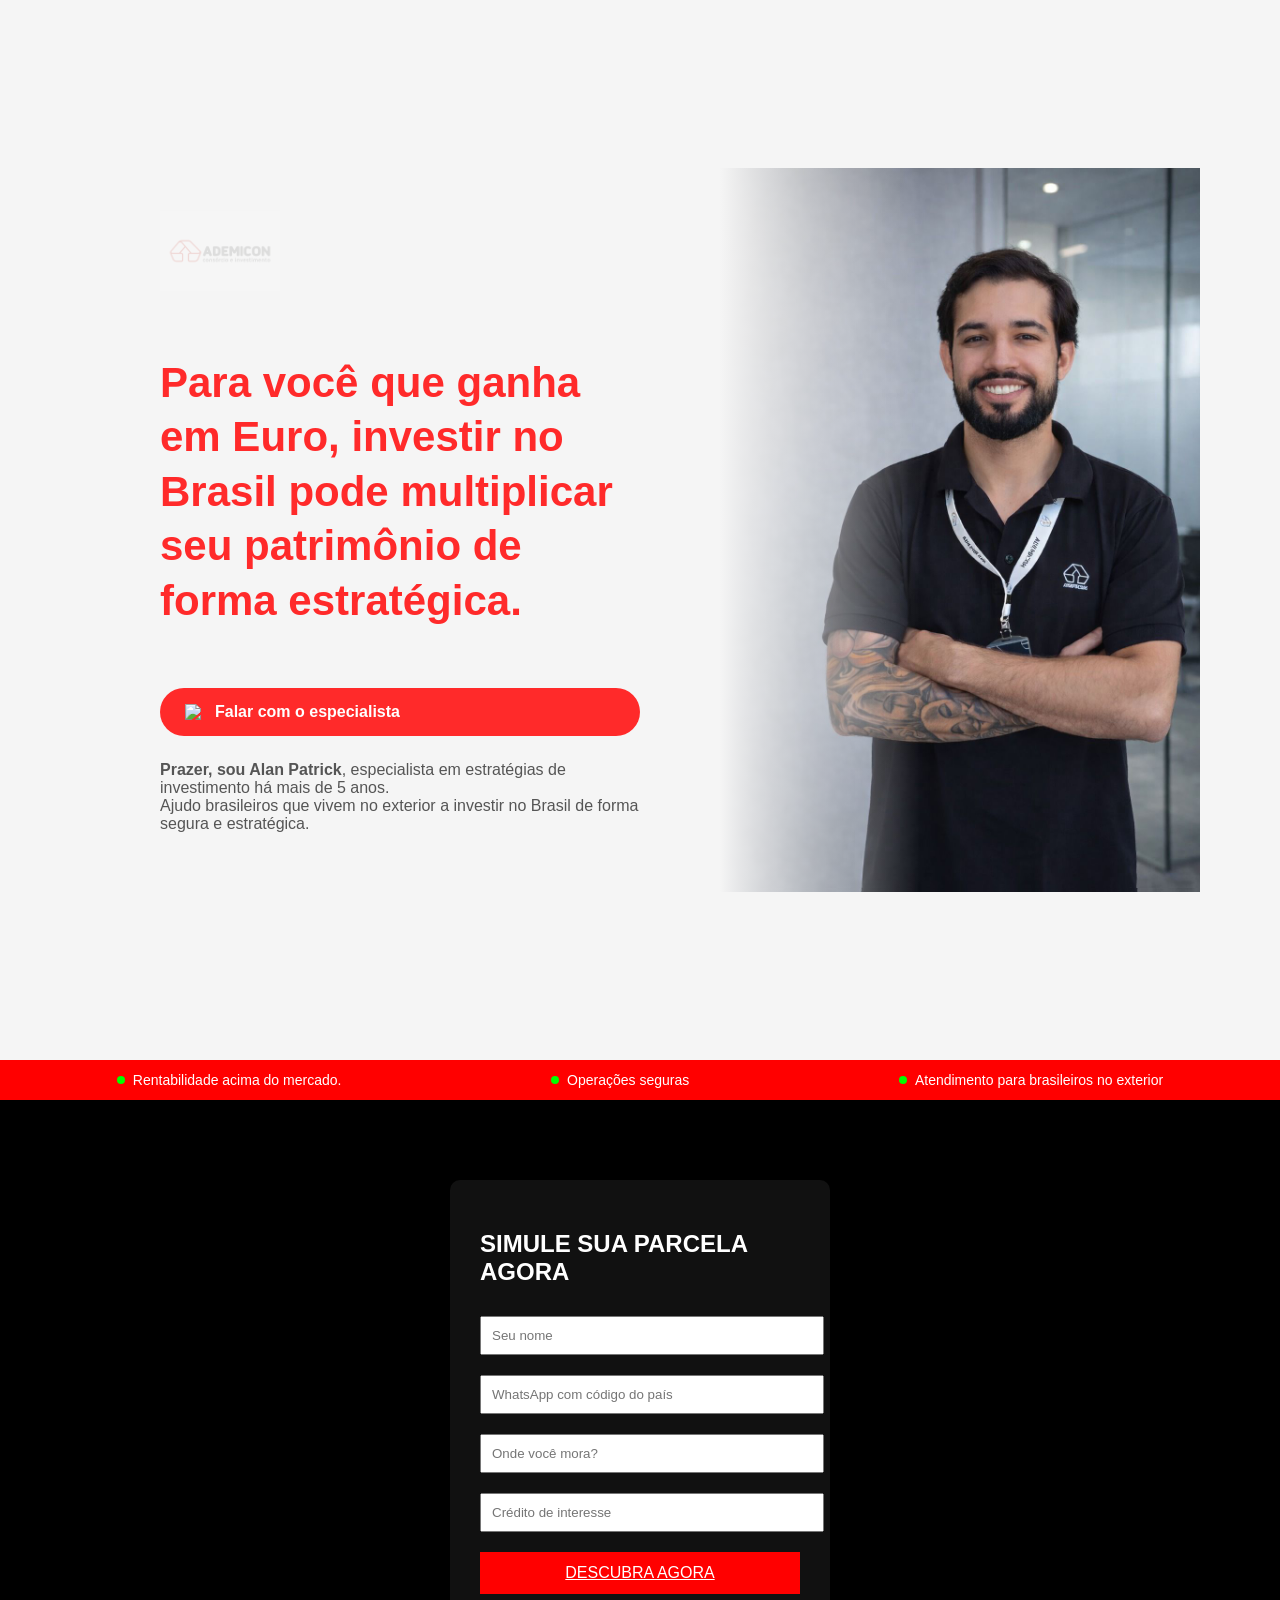
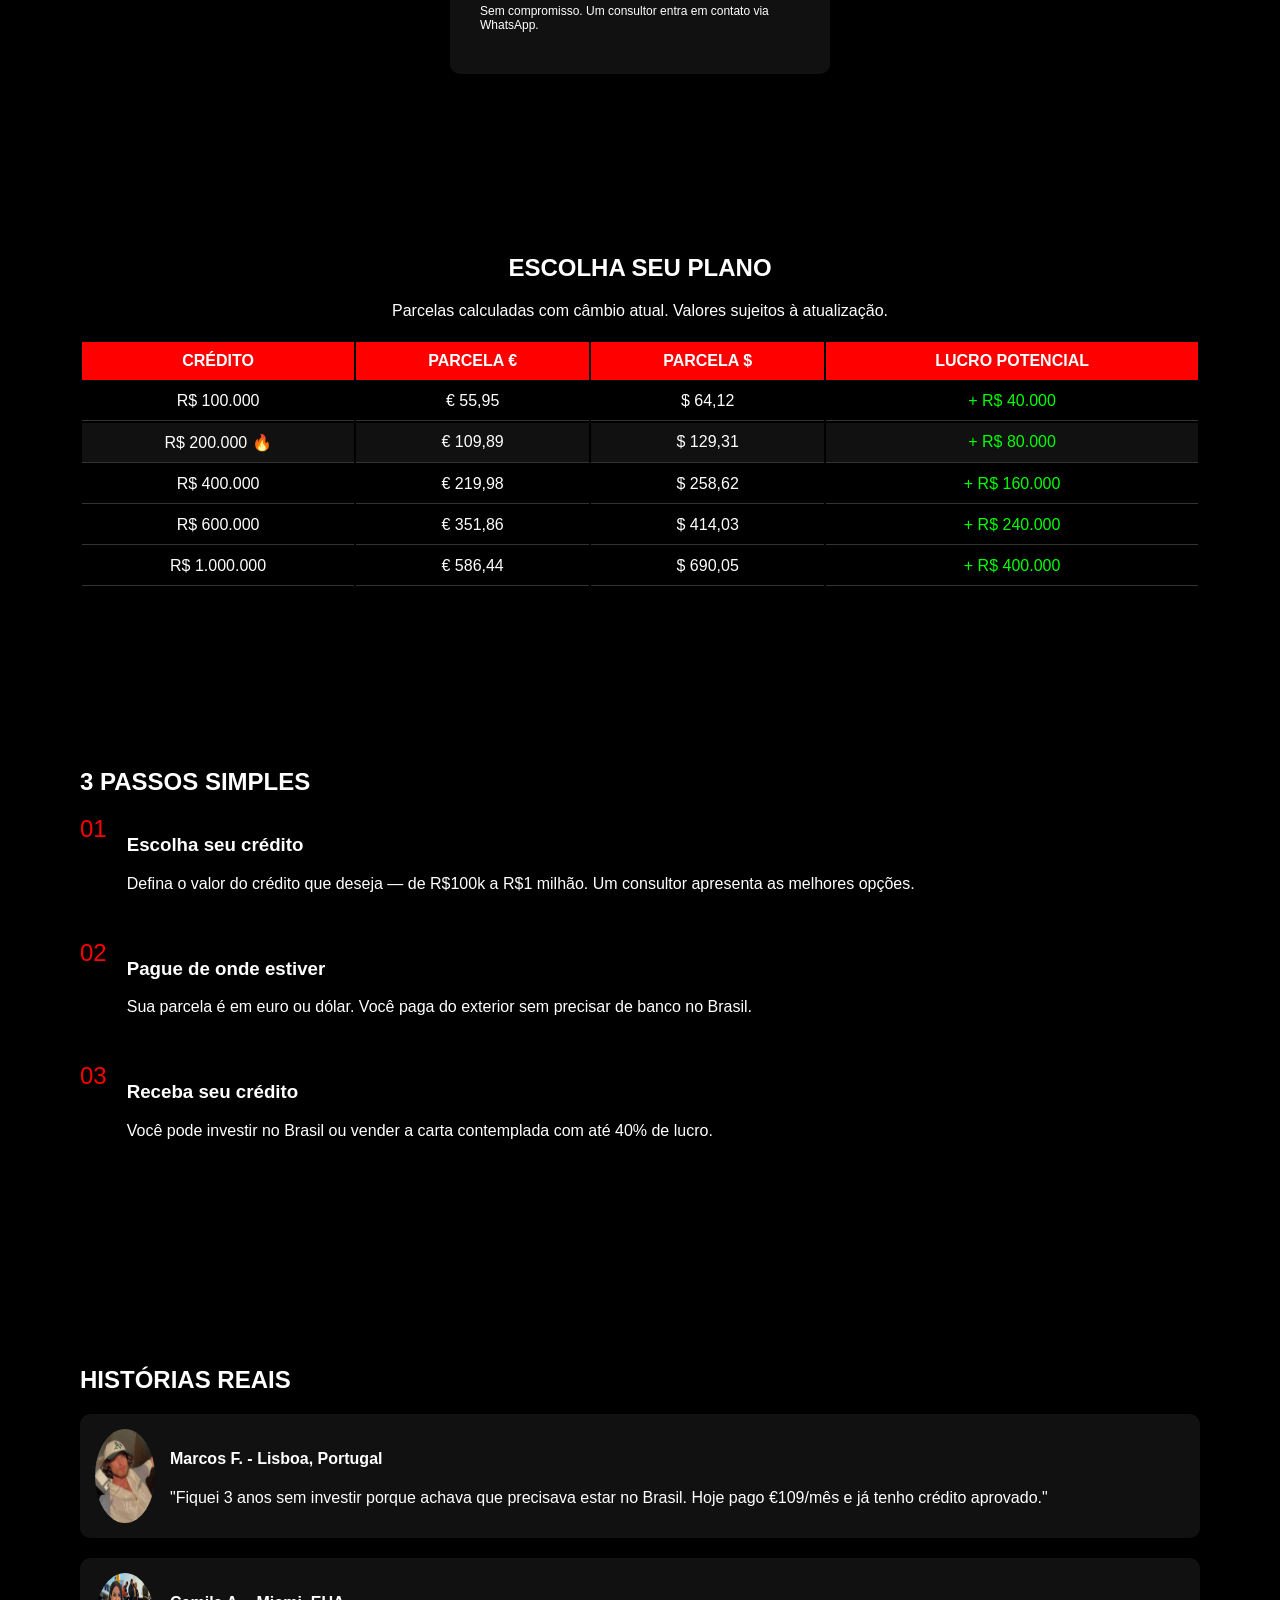
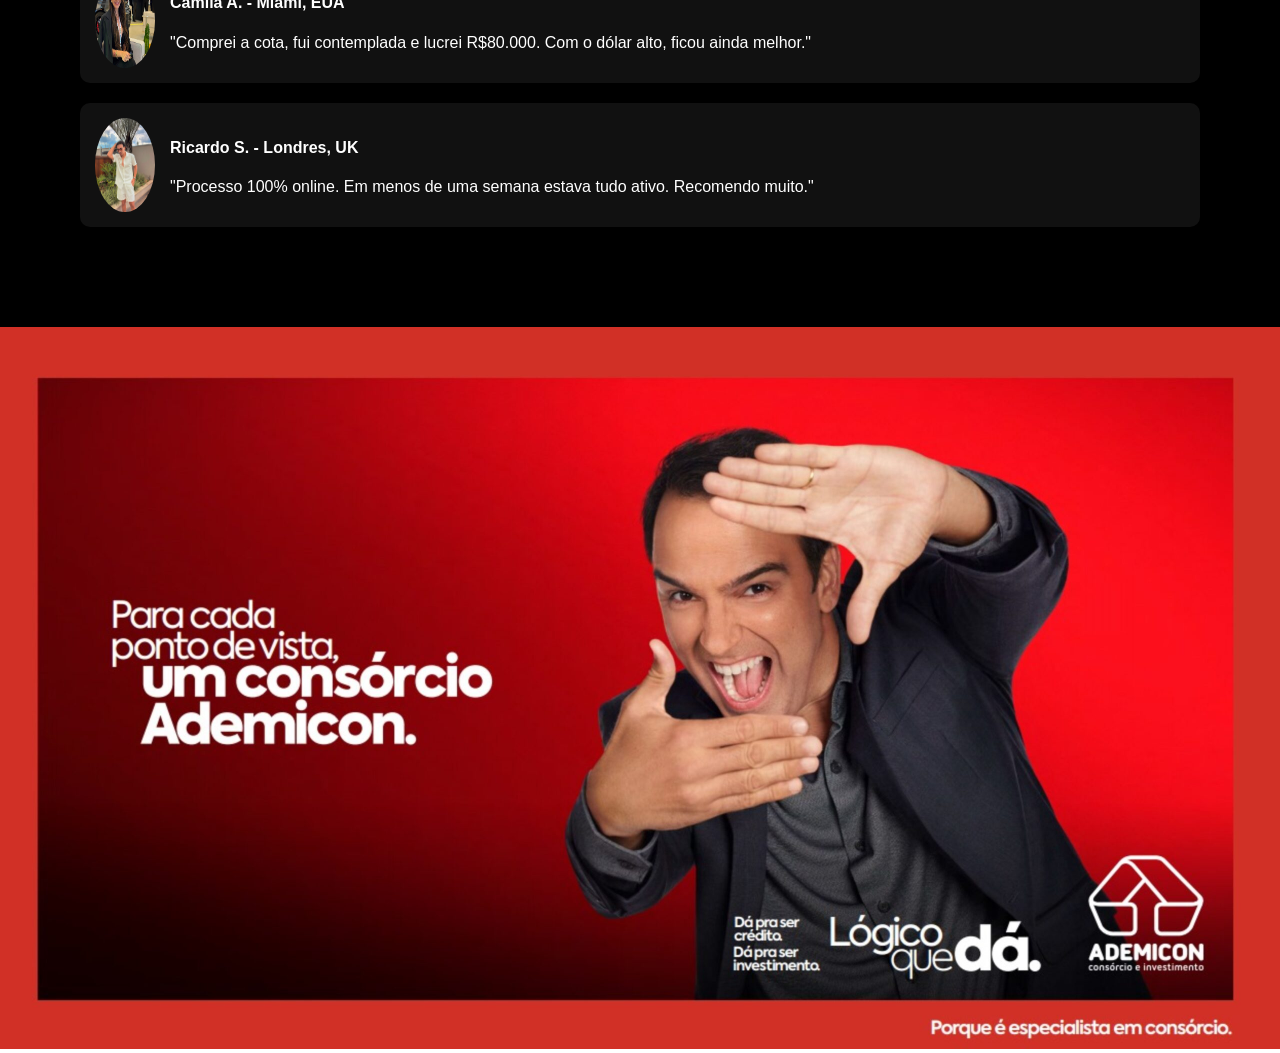
==== index.html @ 217acbbd "Add files via upload" ====
<!DOCTYPE html>
<html lang="pt-br">
<head>
<meta charset="UTF-8">
<meta name="viewport" content="width=device-width, initial-scale=1.0">
<title>Investimento no Brasil</title>
<link rel="stylesheet" href="style.css">
</head>

<body>

<!-- HERO -->
<section class="hero">

<div class="hero-left">

<img src="img/logo-unidade-vertical.jpg" class="logo">

<h1>
Para você que ganha em Euro, investir no Brasil pode multiplicar seu patrimônio de forma estratégica.
</h1>

<a href="#" class="btn-whatsapp">
<img src="https://cdn-icons-png.flaticon.com/512/733/733585.png">
Falar com o especialista
</a>

<p class="apresentacao">
<strong>Prazer, sou Alan Patrick</strong>, especialista em estratégias de investimento há mais de 5 anos.<br>
Ajudo brasileiros que vivem no exterior a investir no Brasil de forma segura e estratégica.
</p>

</div>

<div class="hero-right">
<img src="img/perfil.png">
</div>

</section>

<!-- BARRA VERMELHA -->
<section class="barra-beneficios">

    <div class="item">
        <span class="bolinha"></span>
        Rentabilidade acima do mercado.
    </div>

    <div class="item">
        <span class="bolinha"></span>
        Operações seguras
    </div>

    <div class="item">
        <span class="bolinha"></span>
        Atendimento para brasileiros no exterior
    </div>

</section>

<!-- FORM -->
<section class="form-section">
    <div class="form-box">
        <h2>SIMULE SUA PARCELA AGORA</h2>

        <input placeholder="Seu nome">
        <input placeholder="WhatsApp com código do país">
        <input placeholder="Onde você mora?">
        <input placeholder="Crédito de interesse">

        <a href="#" class="btn-form">DESCUBRA AGORA</a>
        <p class="obs">Sem compromisso. Um consultor entra em contato via WhatsApp.</p>
    </div>
</section>

<!-- TABELA -->
<section class="tabela">
    <h2>ESCOLHA SEU PLANO</h2>
    <p class="sub">Parcelas calculadas com câmbio atual. Valores sujeitos à atualização.</p>

    <table>
        <tr>
            <th>CRÉDITO</th>
            <th>PARCELA €</th>
            <th>PARCELA $</th>
            <th>LUCRO POTENCIAL</th>
        </tr>

        <tr>
            <td>R$ 100.000</td>
            <td>€ 55,95</td>
            <td>$ 64,12</td>
            <td class="lucro">+ R$ 40.000</td>
        </tr>

        <tr class="destaque">
            <td>R$ 200.000 🔥</td>
            <td>€ 109,89</td>
            <td>$ 129,31</td>
            <td class="lucro">+ R$ 80.000</td>
        </tr>

        <tr>
            <td>R$ 400.000</td>
            <td>€ 219,98</td>
            <td>$ 258,62</td>
            <td class="lucro">+ R$ 160.000</td>
        </tr>

        <tr>
            <td>R$ 600.000</td>
            <td>€ 351,86</td>
            <td>$ 414,03</td>
            <td class="lucro">+ R$ 240.000</td>
        </tr>

        <tr>
            <td>R$ 1.000.000</td>
            <td>€ 586,44</td>
            <td>$ 690,05</td>
            <td class="lucro">+ R$ 400.000</td>
        </tr>
    </table>
</section>

<!-- PASSOS -->
<section class="passos">
    <h2>3 PASSOS SIMPLES</h2>

    <div class="passo">
        <span>01</span>
        <div>
            <h3>Escolha seu crédito</h3>
            <p>Defina o valor do crédito que deseja — de R$100k a R$1 milhão. Um consultor apresenta as melhores opções.</p>
        </div>
    </div>

    <div class="passo">
        <span>02</span>
        <div>
            <h3>Pague de onde estiver</h3>
            <p>Sua parcela é em euro ou dólar. Você paga do exterior sem precisar de banco no Brasil.</p>
        </div>
    </div>

    <div class="passo">
        <span>03</span>
        <div>
            <h3>Receba seu crédito</h3>
            <p>Você pode investir no Brasil ou vender a carta contemplada com até 40% de lucro.</p>
        </div>
    </div>
</section>

<!-- DEPOIMENTOS -->
<section class="depoimentos">
    <h2>HISTÓRIAS REAIS</h2>

    <div class="card">
        <img src="img/cliente1.jpg">
        <div>
            <h4>Marcos F. - Lisboa, Portugal</h4>
            <p>"Fiquei 3 anos sem investir porque achava que precisava estar no Brasil. Hoje pago €109/mês e já tenho crédito aprovado."</p>
        </div>
    </div>

    <div class="card">
        <img src="img/cliente2.jpg">
        <div>
            <h4>Camila A. - Miami, EUA</h4>
            <p>"Comprei a cota, fui contemplada e lucrei R$80.000. Com o dólar alto, ficou ainda melhor."</p>
        </div>
    </div>

    <div class="card">
        <img src="img/cliente3.jpg">
        <div>
            <h4>Ricardo S. - Londres, UK</h4>
            <p>"Processo 100% online. Em menos de uma semana estava tudo ativo. Recomendo muito."</p>
        </div>
    </div>
</section>

<!-- BANNER FINAL -->
<section class="banner">
    <img src="img/banner.jpg">
</section>

</body>
</html>
---- style.css ----
body {
    margin: 0;
    font-family: Arial;
}

/* HERO */
.hero {
    display: flex;
    height: 100vh;
}

.hero-left {
    width: 50%;
    background: #f5f5f5;
    padding: 80px;
    display: flex;
    flex-direction: column;
    justify-content: center;
}

.hero-right {
    width: 50%;
    background: url("img/perfil.png") no-repeat center;
    background-size: cover;
}

.logo {
    width: 120px;
    margin-bottom: 20px;
}

.btn {
    background: red;
    color: white;
    padding: 15px 25px;
    border-radius: 30px;
    text-decoration: none;
    display: inline-block;
    margin-top: 20px;
}

.apresentacao {
    margin-top: 20px;
    color: #555;
}

/* BARRA */
.barra-beneficios {
    background: red;
    color: white;
    display: flex;
    justify-content: space-around;
    padding: 12px;
    font-size: 14px;
}

.item {
    display: flex;
    align-items: center;
    gap: 8px;
}

.bolinha {
    width: 8px;
    height: 8px;
    background: lime;
    border-radius: 50%;
}

/* FORM */
.form-section {
    background: black;
    padding: 80px;
    display: flex;
    justify-content: center;
}

.form-box {
    background: #111;
    padding: 30px;
    border-radius: 10px;
    width: 320px;
    color: white;
}

.form-box input {
    width: 100%;
    margin: 10px 0;
    padding: 10px;
}

.btn-form {
    display: block;
    background: red;
    color: white;
    padding: 12px;
    text-align: center;
    margin-top: 10px;
}

.obs {
    font-size: 12px;
    margin-top: 10px;
}

/* TABELA */
.tabela {
    padding: 80px;
    background: black;
    color: white;
    text-align: center;
}

.tabela table {
    width: 100%;
    margin-top: 20px;
}

.tabela th {
    background: red;
    padding: 10px;
}

.tabela td {
    padding: 10px;
    border-bottom: 1px solid #333;
}

.destaque {
    background: #111;
}

.lucro {
    color: lime;
}

/* PASSOS */
.passos {
    padding: 80px;
    background: black;
    color: white;
}

.passo {
    display: flex;
    gap: 20px;
    margin-bottom: 30px;
}

.passo span {
    color: red;
    font-size: 24px;
}

/* DEPOIMENTOS */
.depoimentos {
    padding: 80px;
    background: black;
    color: white;
}

.card {
    display: flex;
    gap: 15px;
    margin-bottom: 20px;
    background: #111;
    padding: 15px;
    border-radius: 10px;
}

.card img {
    width: 60px;
    border-radius: 50%;
}

/* BANNER */
.banner img {
    width: 100%;
}
/* HERO NOVO */
.hero{
display:flex;
align-items:center;
justify-content:space-between;
padding:80px;
background:#f5f5f5;
}

.hero-left{
width:50%;
}

.logo{
width:120px;
opacity:0.15;
margin-bottom:30px;
}

.hero h1{
color:#ff2a2a;
font-size:42px;
line-height:1.3;
max-width:550px;
}

.btn-whatsapp{
display:inline-flex;
align-items:center;
gap:10px;
margin-top:25px;
background:#ff2a2a;
color:white;
padding:15px 25px;
border-radius:30px;
text-decoration:none;
font-weight:bold;
}

.btn-whatsapp img{
width:20px;
}

.apresentacao{
margin-top:25px;
color:#555;
max-width:500px;
}

.hero-right{
width:50%;
position:relative;
}

.hero-right img{
width:100%;
}

.hero-right::before{
content:"";
position:absolute;
left:0;
top:0;
width:200px;
height:100%;
background:linear-gradient(to right, #f5f5f5, transparent);
}
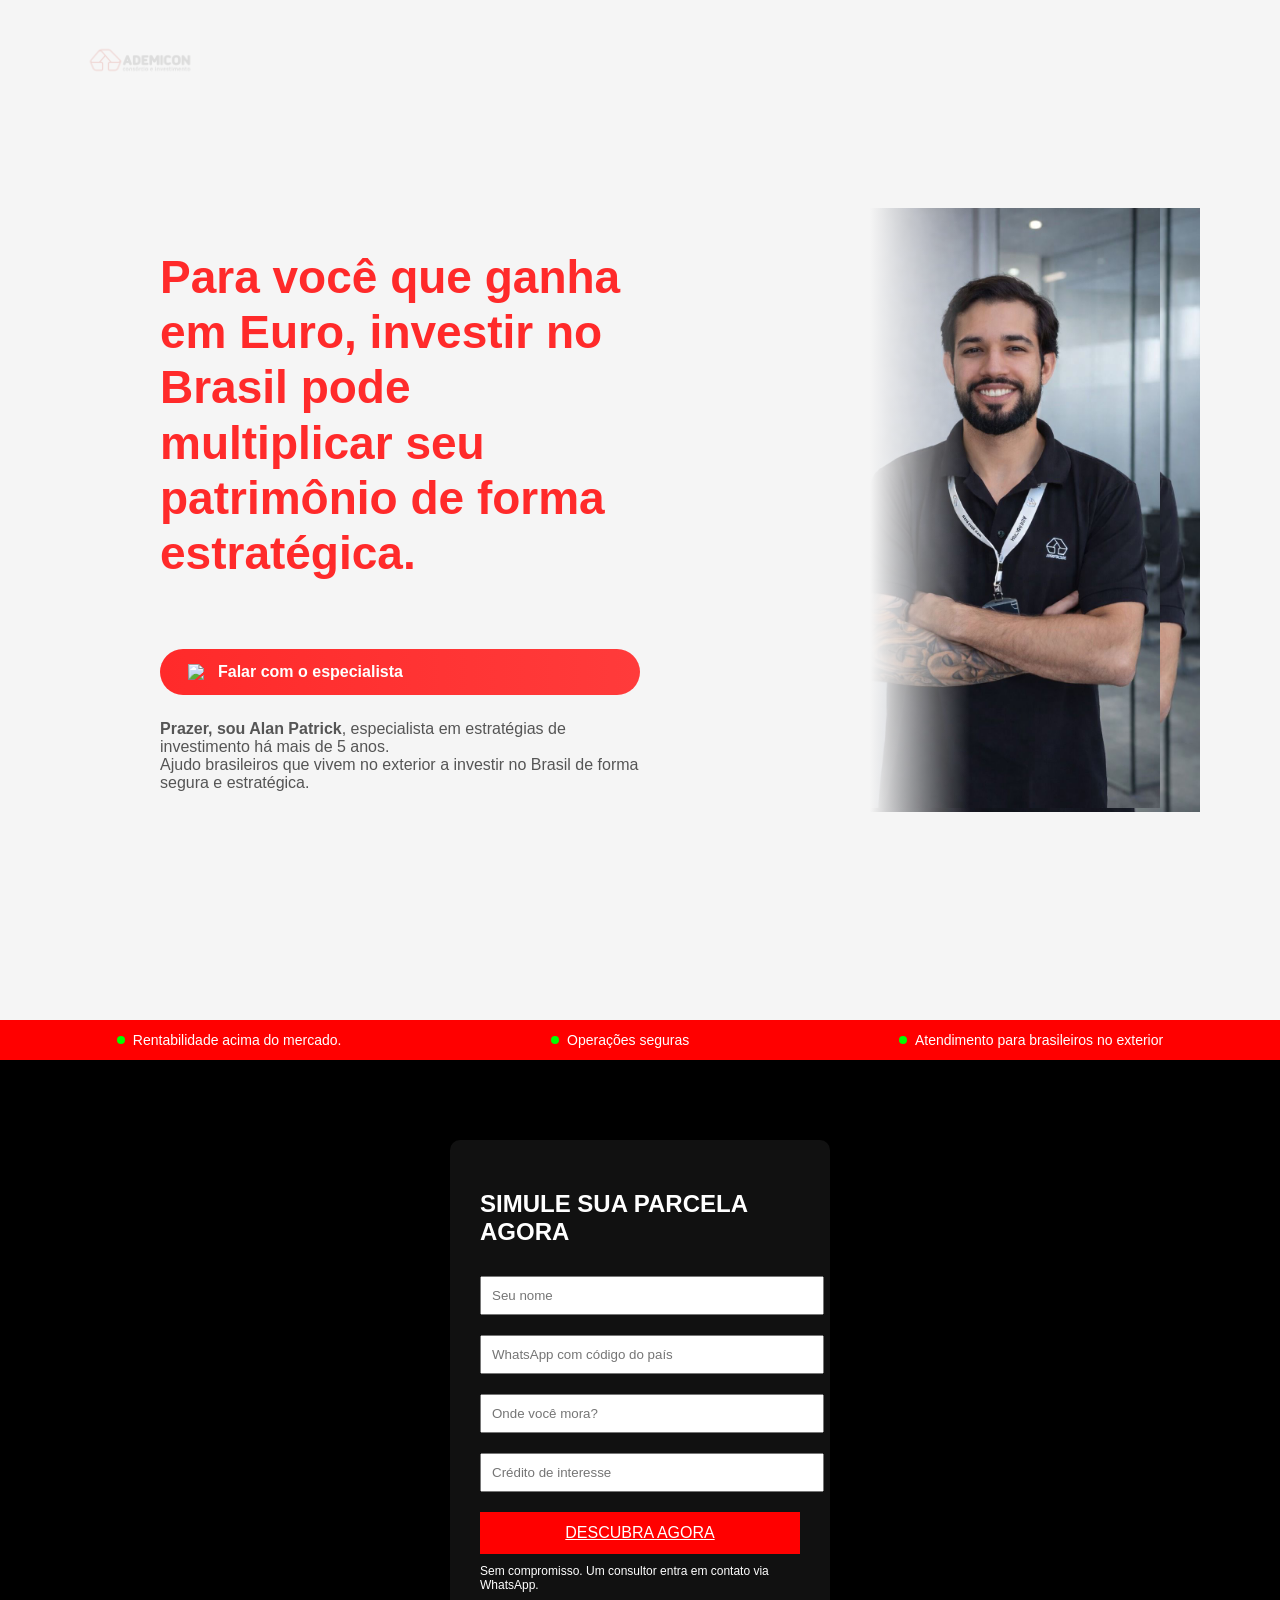
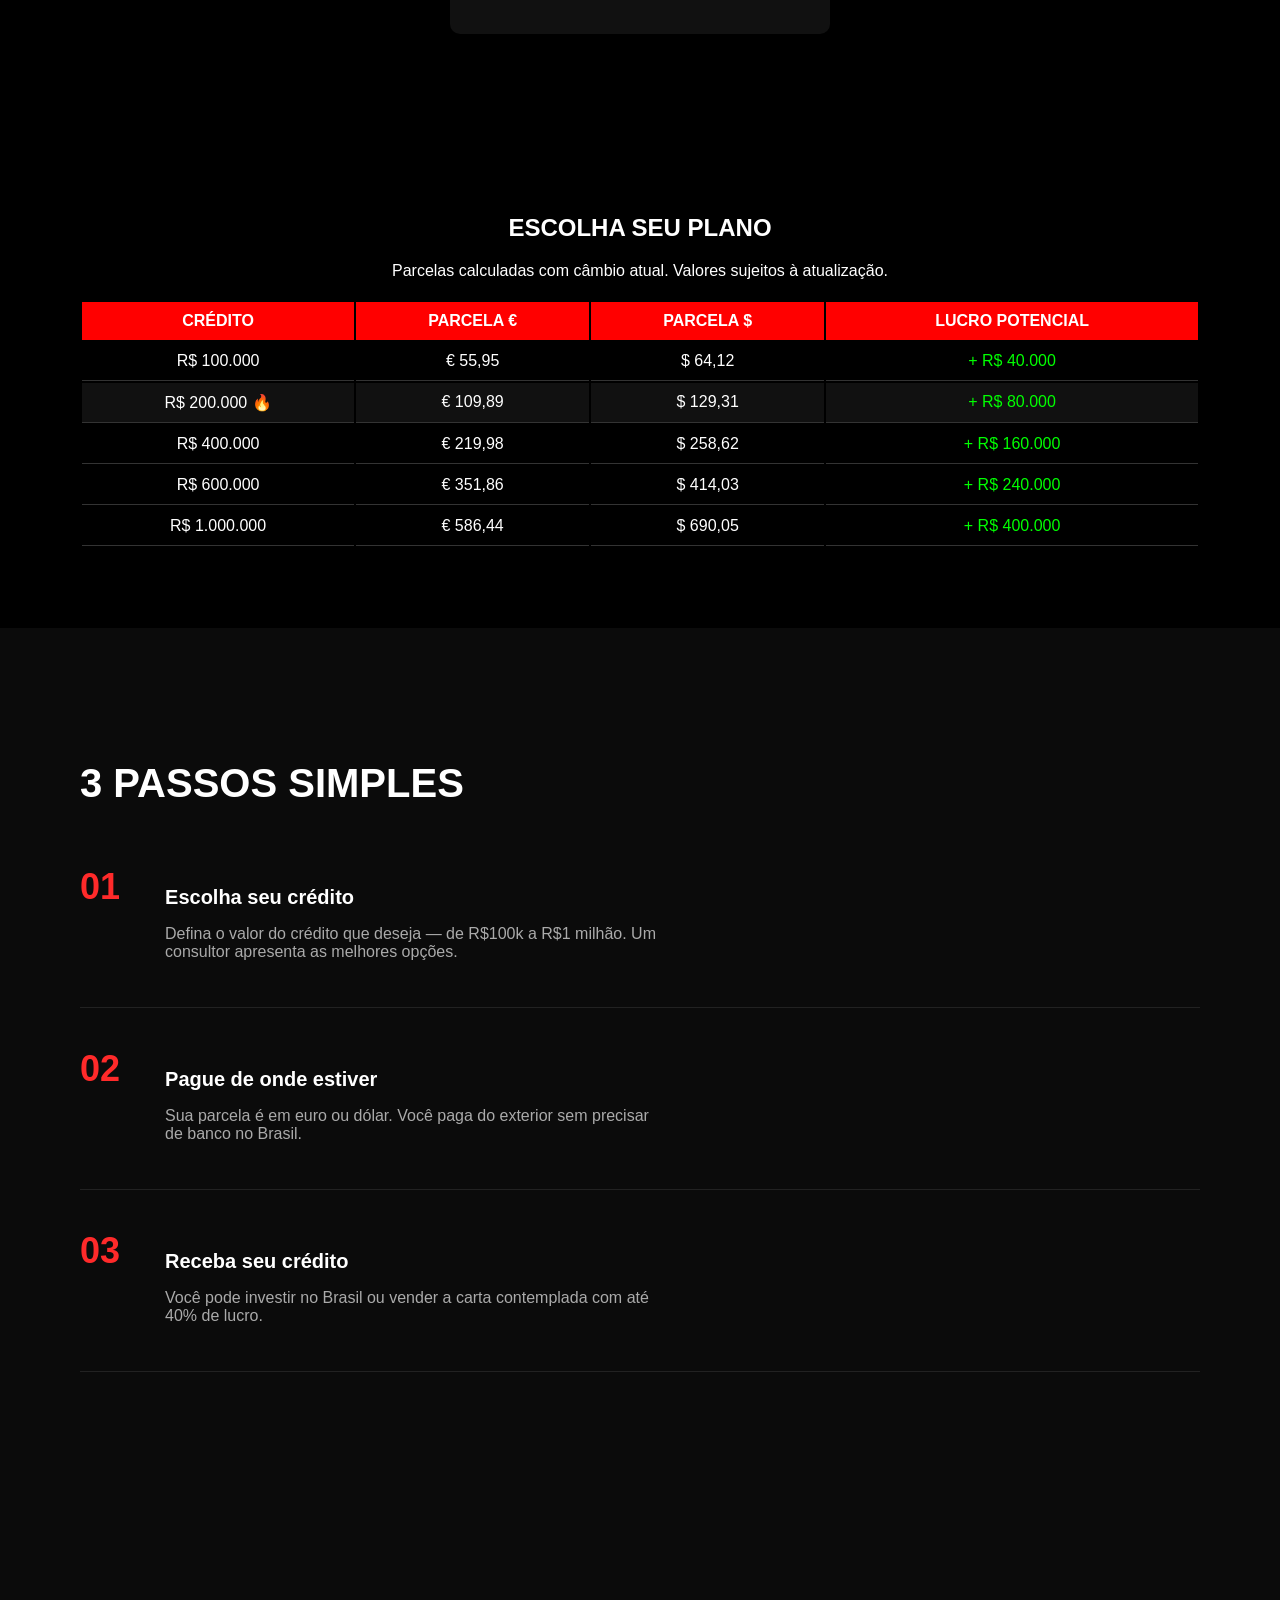
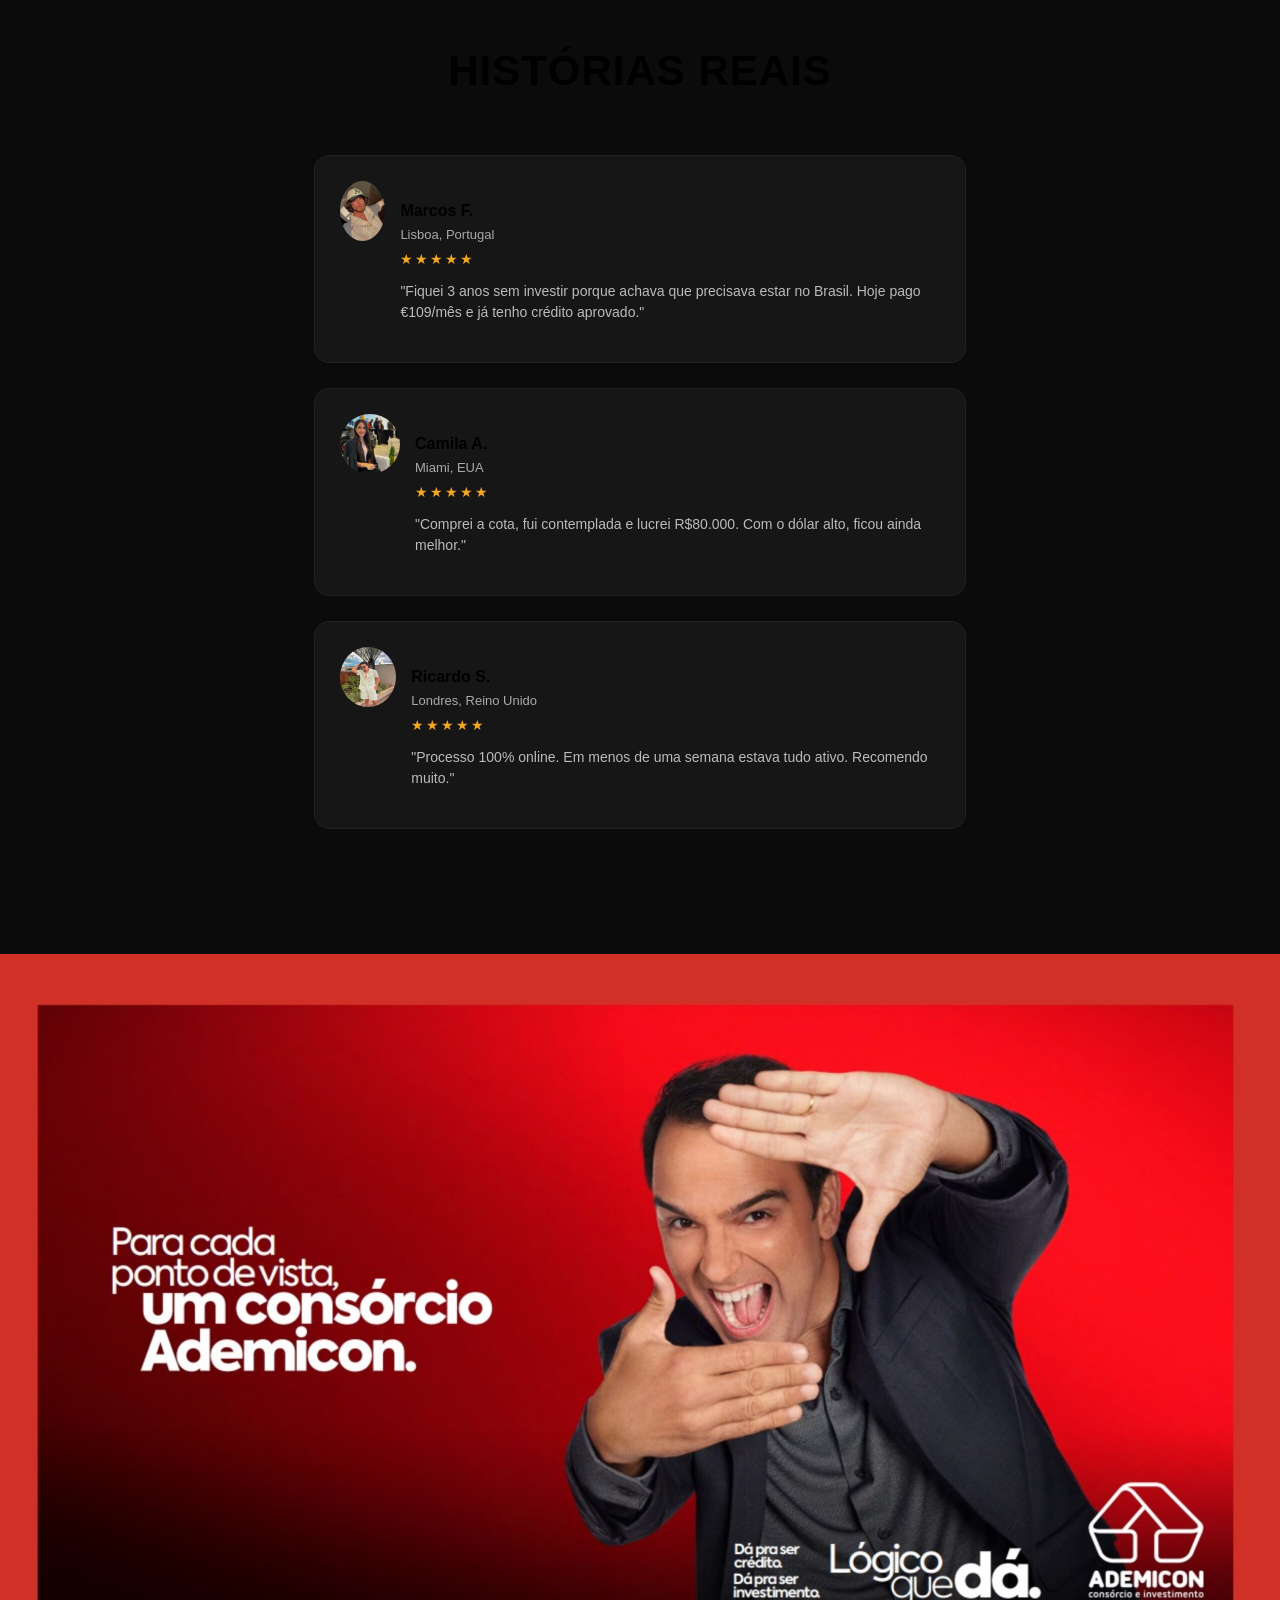
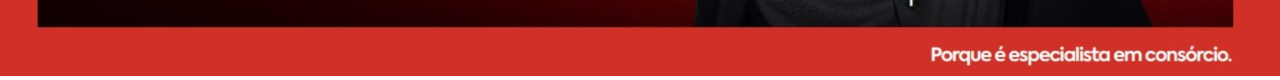
==== commit cac20a63: "Add files via upload" ====
--- a/index.html
+++ b/index.html
@@ -154,31 +154,39 @@
 
 <!-- DEPOIMENTOS -->
 <section class="depoimentos">
-    <h2>HISTÓRIAS REAIS</h2>
 
-    <div class="card">
-        <img src="img/cliente1.jpg">
-        <div>
-            <h4>Marcos F. - Lisboa, Portugal</h4>
-            <p>"Fiquei 3 anos sem investir porque achava que precisava estar no Brasil. Hoje pago €109/mês e já tenho crédito aprovado."</p>
-        </div>
-    </div>
+<h2>HISTÓRIAS REAIS</h2>
 
-    <div class="card">
-        <img src="img/cliente2.jpg">
-        <div>
-            <h4>Camila A. - Miami, EUA</h4>
-            <p>"Comprei a cota, fui contemplada e lucrei R$80.000. Com o dólar alto, ficou ainda melhor."</p>
-        </div>
-    </div>
+<div class="card">
+  <img src="img/cliente1.jpg">
+  <div>
+    <h4>Marcos F.</h4>
+    <span>Lisboa, Portugal</span>
+    <div class="stars">★★★★★</div>
+    <p>"Fiquei 3 anos sem investir porque achava que precisava estar no Brasil. Hoje pago €109/mês e já tenho crédito aprovado."</p>
+  </div>
+</div>
 
-    <div class="card">
-        <img src="img/cliente3.jpg">
-        <div>
-            <h4>Ricardo S. - Londres, UK</h4>
-            <p>"Processo 100% online. Em menos de uma semana estava tudo ativo. Recomendo muito."</p>
-        </div>
-    </div>
+<div class="card">
+  <img src="img/cliente2.jpg">
+  <div>
+    <h4>Camila A.</h4>
+    <span>Miami, EUA</span>
+    <div class="stars">★★★★★</div>
+    <p>"Comprei a cota, fui contemplada e lucrei R$80.000. Com o dólar alto, ficou ainda melhor."</p>
+  </div>
+</div>
+
+<div class="card">
+  <img src="img/cliente3.jpg">
+  <div>
+    <h4>Ricardo S.</h4>
+    <span>Londres, Reino Unido</span>
+    <div class="stars">★★★★★</div>
+    <p>"Processo 100% online. Em menos de uma semana estava tudo ativo. Recomendo muito."</p>
+  </div>
+</div>
+
 </section>
 
 <!-- BANNER FINAL -->
--- a/style.css
+++ b/style.css
@@ -153,24 +153,64 @@
 }
 
 /* DEPOIMENTOS */
-.depoimentos {
-    padding: 80px;
-    background: black;
-    color: white;
-}
-
-.card {
-    display: flex;
-    gap: 15px;
-    margin-bottom: 20px;
-    background: #111;
-    padding: 15px;
-    border-radius: 10px;
-}
-
-.card img {
-    width: 60px;
-    border-radius: 50%;
+.depoimentos{
+padding:120px 20px;
+background: radial-gradient(circle at top, #111 0%, #050505 100%);
+text-align:center;
+}
+
+.depoimentos h2{
+font-size:48px;
+font-weight:800;
+margin-bottom:60px;
+letter-spacing:1px;
+}
+
+.card{
+background:rgba(255,255,255,0.03);
+border:1px solid rgba(255,255,255,0.08);
+border-radius:16px;
+padding:25px;
+margin:20px auto;
+max-width:600px;
+display:flex;
+gap:15px;
+text-align:left;
+backdrop-filter: blur(6px);
+transition:0.3s;
+}
+
+.card:hover{
+transform:translateY(-5px);
+border:1px solid rgba(255,255,255,0.15);
+}
+
+.card img{
+width:55px;
+height:55px;
+border-radius:50%;
+}
+
+.card h4{
+font-size:16px;
+font-weight:600;
+margin-bottom:5px;
+}
+
+.card span{
+font-size:13px;
+color:#aaa;
+}
+
+.card .stars{
+color:#f5a623;
+margin:8px 0;
+}
+
+.card p{
+color:#ccc;
+font-size:14px;
+line-height:1.5;
 }
 
 /* BANNER */
@@ -243,4 +283,193 @@
 width:200px;
 height:100%;
 background:linear-gradient(to right, #f5f5f5, transparent);
+}
+
+/* HERO AJUSTADO PERFEITO */
+.hero{
+display:flex;
+align-items:center;
+justify-content:space-between;
+padding:60px 80px;
+background:#f5f5f5;
+position:relative;
+overflow:hidden;
+}
+
+.hero-left{
+width:50%;
+z-index:2;
+}
+
+.logo{
+position:absolute;
+top:20px;
+left:80px;
+width:120px;
+opacity:0.15;
+}
+
+.hero h1{
+color:#ff2a2a;
+font-size:46px;
+line-height:1.2;
+max-width:600px;
+font-weight:700;
+}
+
+.btn-whatsapp{
+display:inline-flex;
+align-items:center;
+gap:10px;
+margin-top:30px;
+background:linear-gradient(90deg,#ff2a2a,#ff3b3b);
+color:white;
+padding:14px 28px;
+border-radius:30px;
+text-decoration:none;
+font-weight:600;
+}
+
+.btn-whatsapp img{
+width:20px;
+}
+
+.apresentacao{
+margin-top:25px;
+color:#555;
+max-width:520px;
+}
+
+.hero-right{
+width:50%;
+position:relative;
+}
+
+.hero-right img{
+width:100%;
+max-height:600px;
+object-fit:contain;
+}
+
+/* FADE IGUAL LOVABLE */
+.hero-right::before{
+content:"";
+position:absolute;
+left:0;
+top:0;
+width:250px;
+height:100%;
+background:linear-gradient(to right, #f5f5f5 60%, transparent);
+z-index:1;
+}
+
+/* GARANTE QUE NÃO QUEBRE A BARRA */
+.barra{
+position:relative;
+z-index:3;
+}
+
+/* ===== PASSOS PROFISSIONAL ===== */
+
+.passos{
+padding:100px 80px;
+background:#0b0b0b;
+}
+
+.passos h2{
+font-size:40px;
+margin-bottom:60px;
+}
+
+.passo{
+display:flex;
+align-items:flex-start;
+margin-bottom:40px;
+padding-bottom:30px;
+border-bottom:1px solid #222;
+}
+
+.passo span{
+color:#ff2a2a;
+font-size:36px;
+font-weight:bold;
+margin-right:25px;
+}
+
+.passo h3{
+font-size:20px;
+margin-bottom:10px;
+}
+
+.passo p{
+color:#aaa;
+max-width:500px;
+}
+
+/* ===== DEPOIMENTOS IGUAL LOVABLE ===== */
+
+.depoimentos{
+padding:100px 80px;
+background:#0b0b0b;
+}
+
+.depoimentos h2{
+font-size:42px;
+text-align:center;
+margin-bottom:60px;
+}
+
+.card{
+background:#161616;
+border:1px solid #222;
+border-radius:15px;
+padding:25px;
+margin-bottom:25px;
+display:flex;
+align-items:flex-start;
+gap:15px;
+max-width:600px;
+margin-left:auto;
+margin-right:auto;
+}
+
+.card img{
+width:60px;
+height:60px;
+border-radius:50%;
+}
+
+.card h4{
+margin-bottom:5px;
+}
+
+.card p{
+color:#bbb;
+}
+
+/* ===== WHATSAPP FLUTUANTE MELHOR ===== */
+
+.whatsapp{
+position:fixed;
+right:20px;
+bottom:20px;
+background:#25d366;
+width:60px;
+height:60px;
+display:flex;
+align-items:center;
+justify-content:center;
+border-radius:50%;
+color:white;
+font-size:28px;
+text-decoration:none;
+box-shadow:0 4px 15px rgba(0,0,0,0.3);
+z-index:999;
+}
+
+.stars{
+    color:#f5a623;
+    margin:8px 0;
+    font-size:14px;
+    letter-spacing:2px;
 }
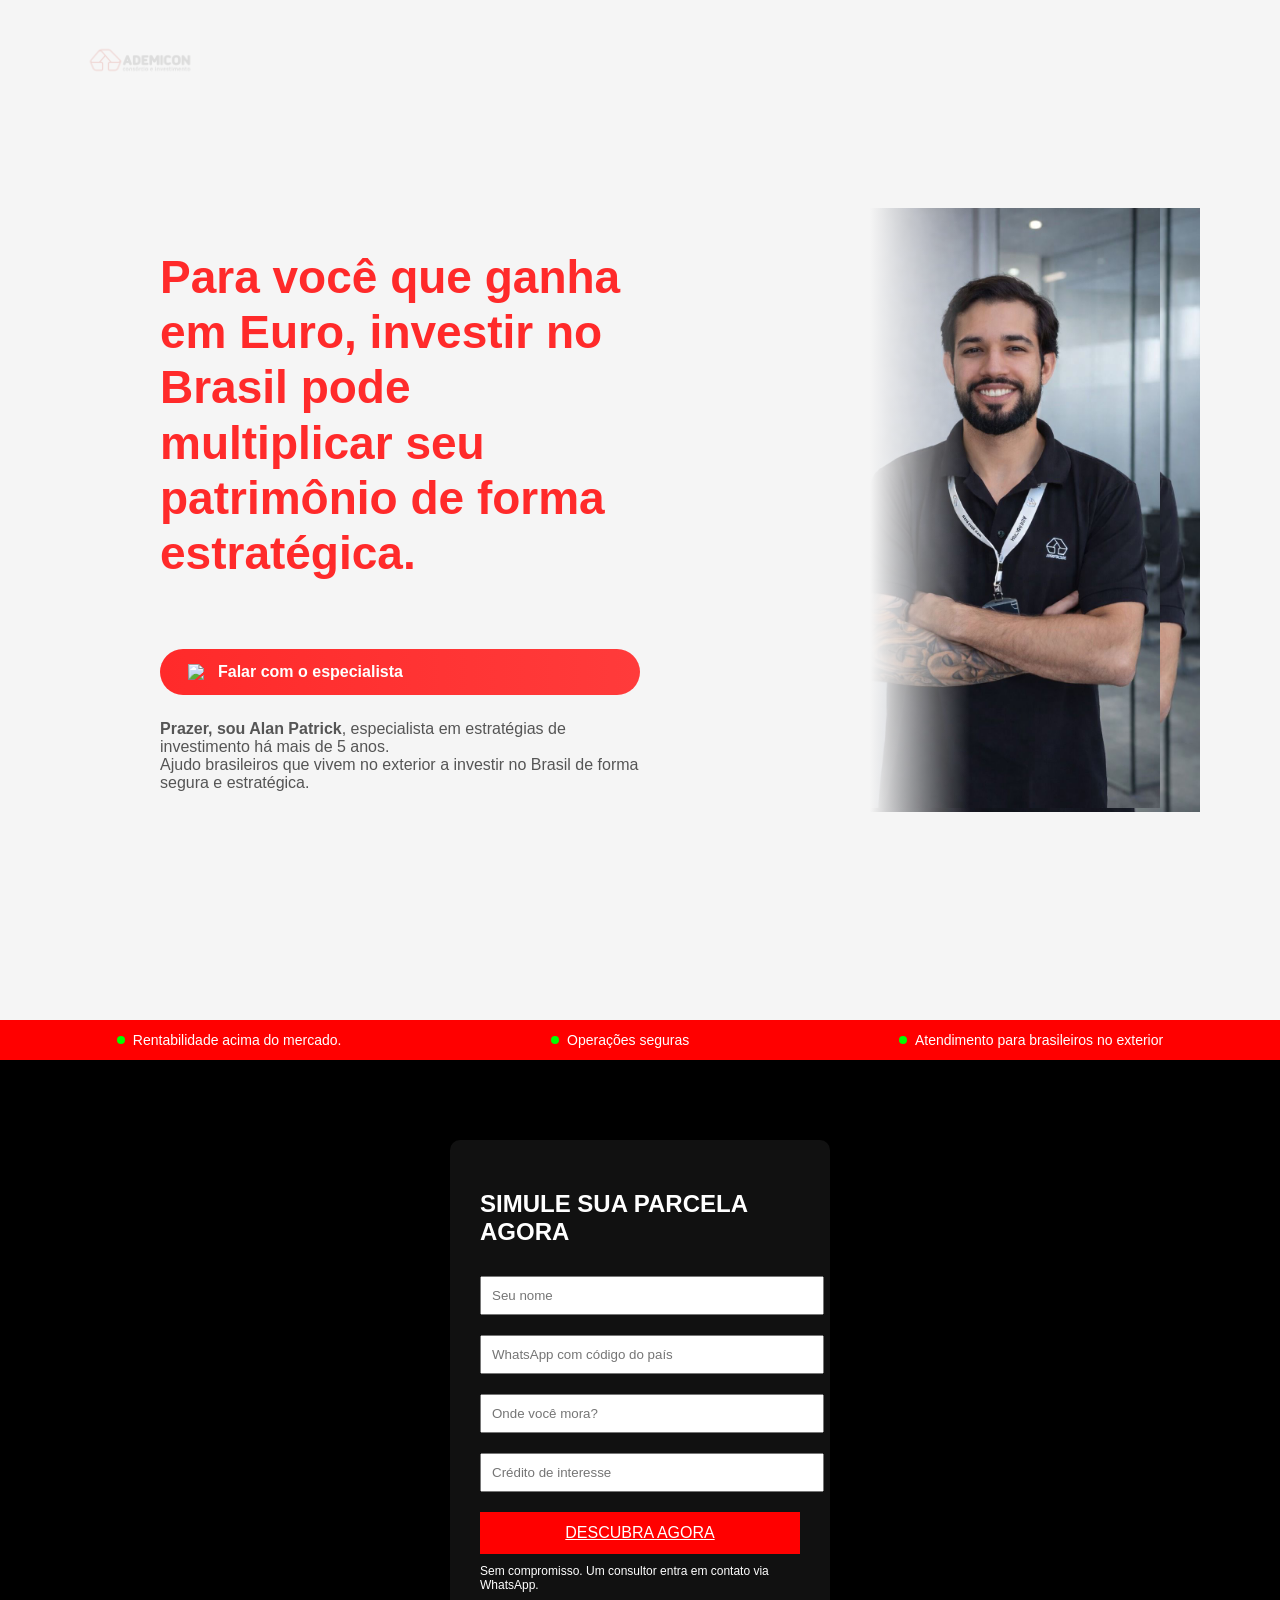
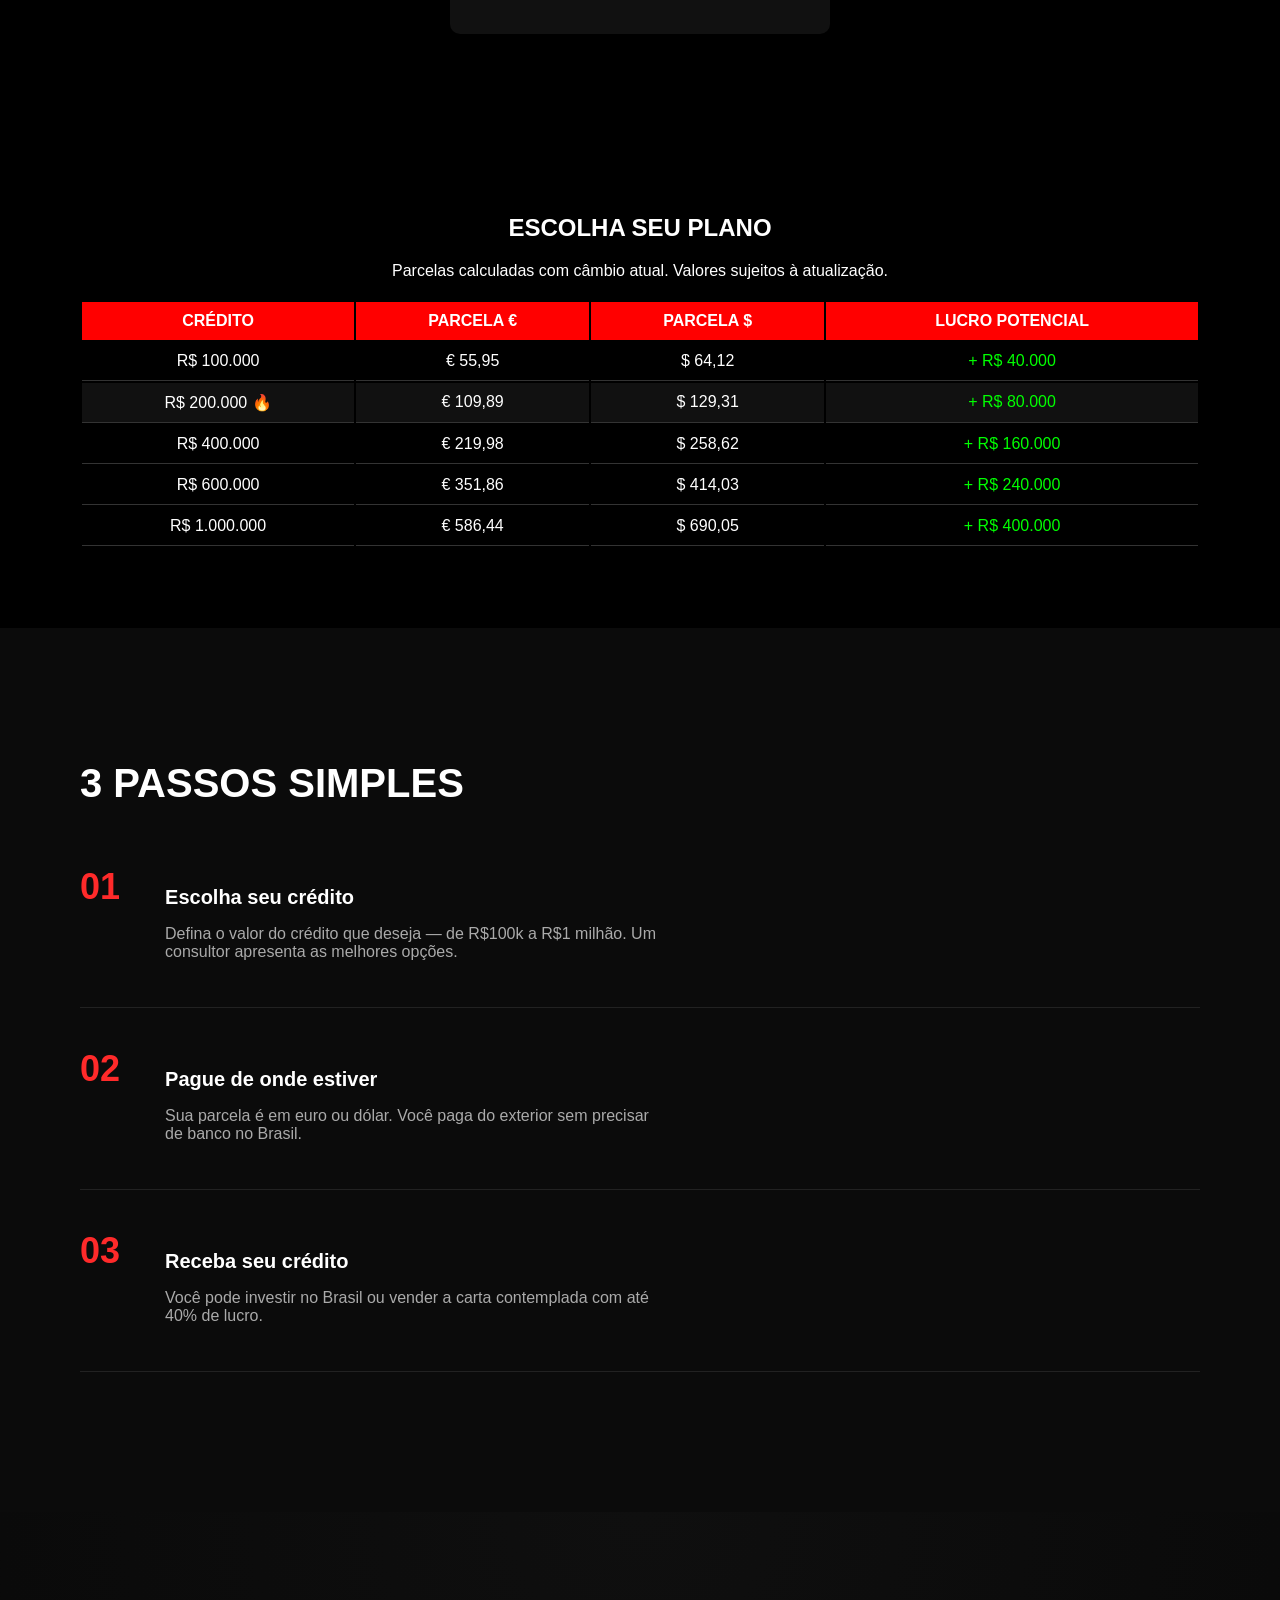
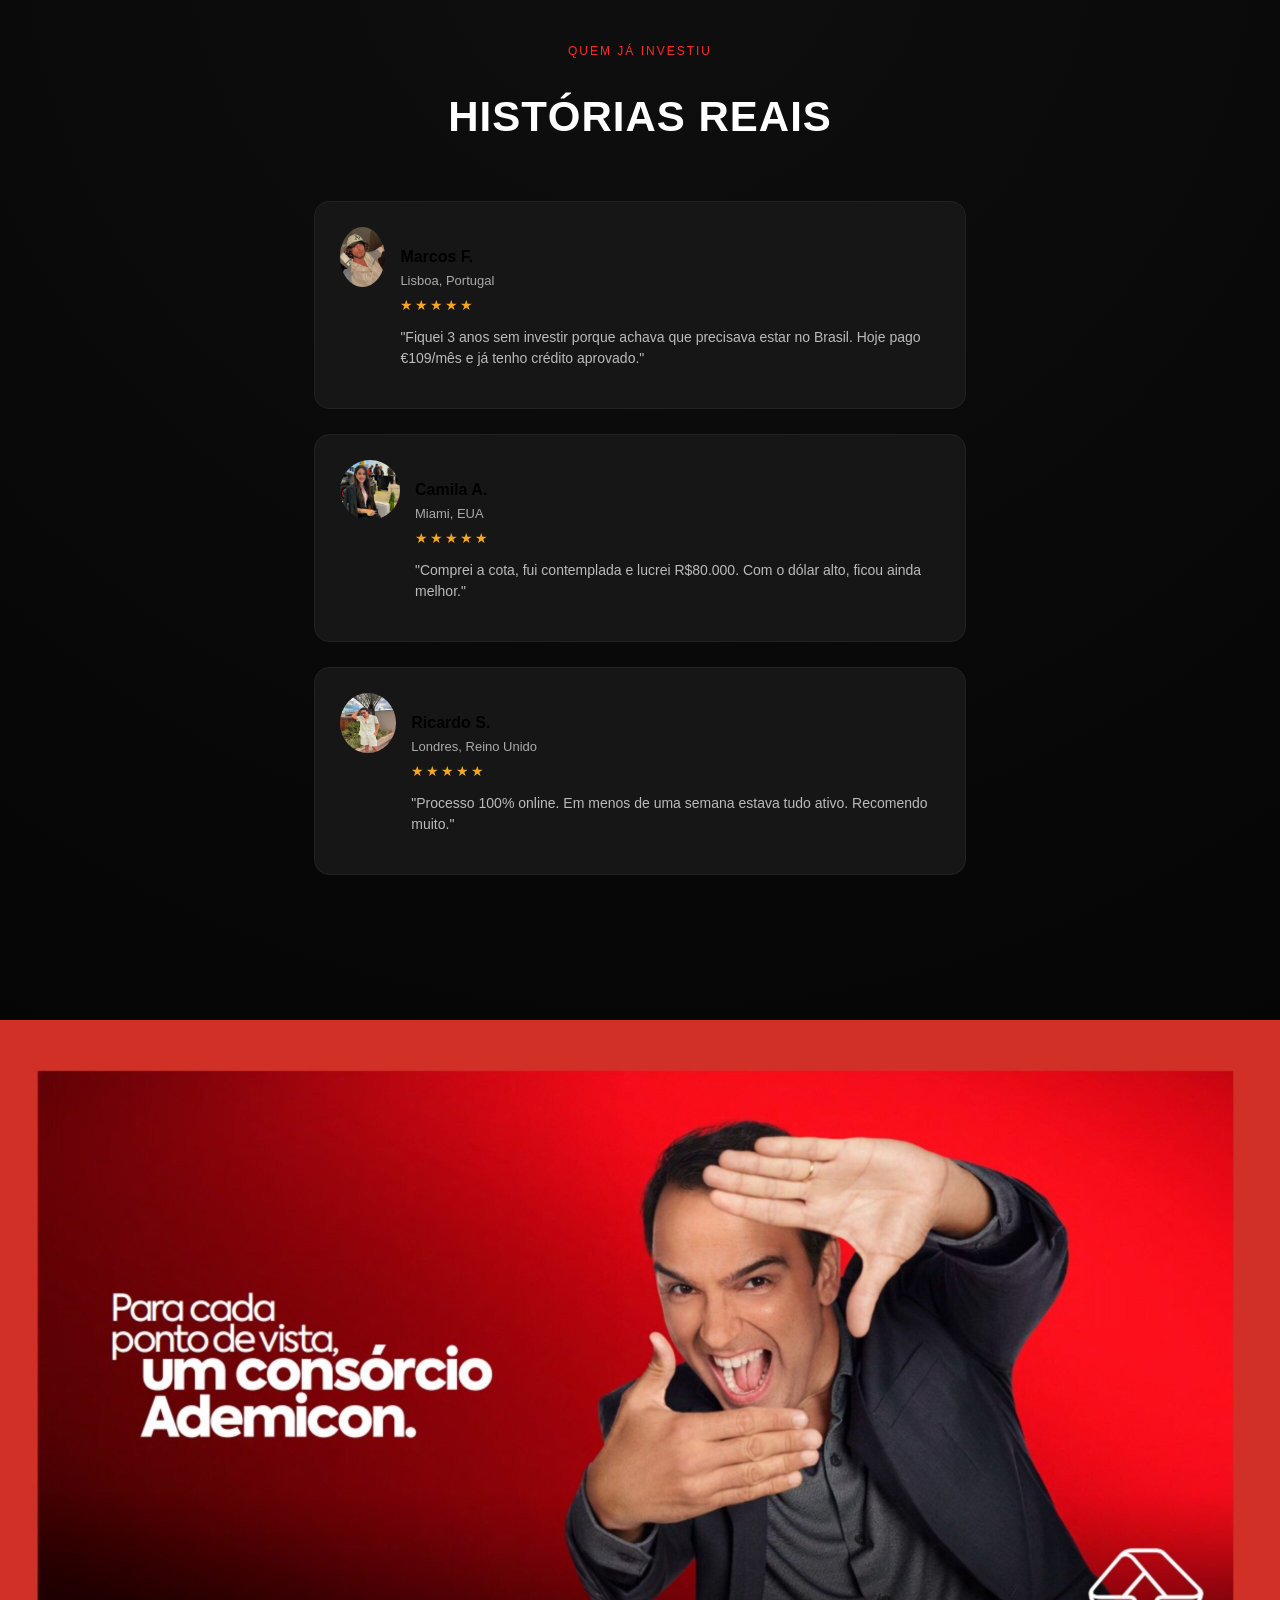
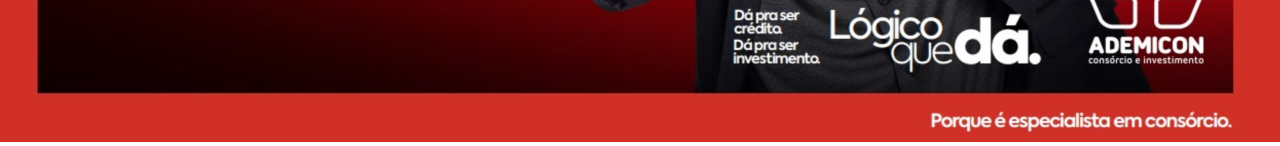
==== commit 292c8adc: "Add files via upload" ====
--- a/index.html
+++ b/index.html
@@ -155,6 +155,7 @@
 <!-- DEPOIMENTOS -->
 <section class="depoimentos">
 
+<p class="subtitulo">QUEM JÁ INVESTIU</p>
 <h2>HISTÓRIAS REAIS</h2>
 
 <div class="card">
--- a/style.css
+++ b/style.css
@@ -154,11 +154,23 @@
 
 /* DEPOIMENTOS */
 .depoimentos{
-padding:120px 20px;
-background: radial-gradient(circle at top, #111 0%, #050505 100%);
-text-align:center;
-}
-
+    padding:120px 20px;
+    text-align:center;
+    background: radial-gradient(circle at top, #0f0f0f 0%, #050505 100%);
+    position:relative;
+}
+
+.depoimentos::after{
+    content:'';
+    position:absolute;
+    top:0;
+    left:0;
+    width:100%;
+    height:100%;
+    background:url('https://www.transparenttextures.com/patterns/noise.png');
+    opacity:0.05;
+
+}
 .depoimentos h2{
 font-size:48px;
 font-weight:800;
@@ -408,9 +420,12 @@
 
 /* ===== DEPOIMENTOS IGUAL LOVABLE ===== */
 
-.depoimentos{
-padding:100px 80px;
-background:#0b0b0b;
+.depoimentos h2{
+    font-size:48px;
+    font-weight:800;
+    margin-bottom:10px;
+    letter-spacing:1px;
+    color:#ffffff; /* ← ISSO RESOLVE */
 }
 
 .depoimentos h2{
@@ -472,4 +487,11 @@
     margin:8px 0;
     font-size:14px;
     letter-spacing:2px;
+}
+
+.subtitulo{
+    color:#ff2a2a;
+    font-size:12px;
+    letter-spacing:2px;
+    margin-bottom:10px;
 }
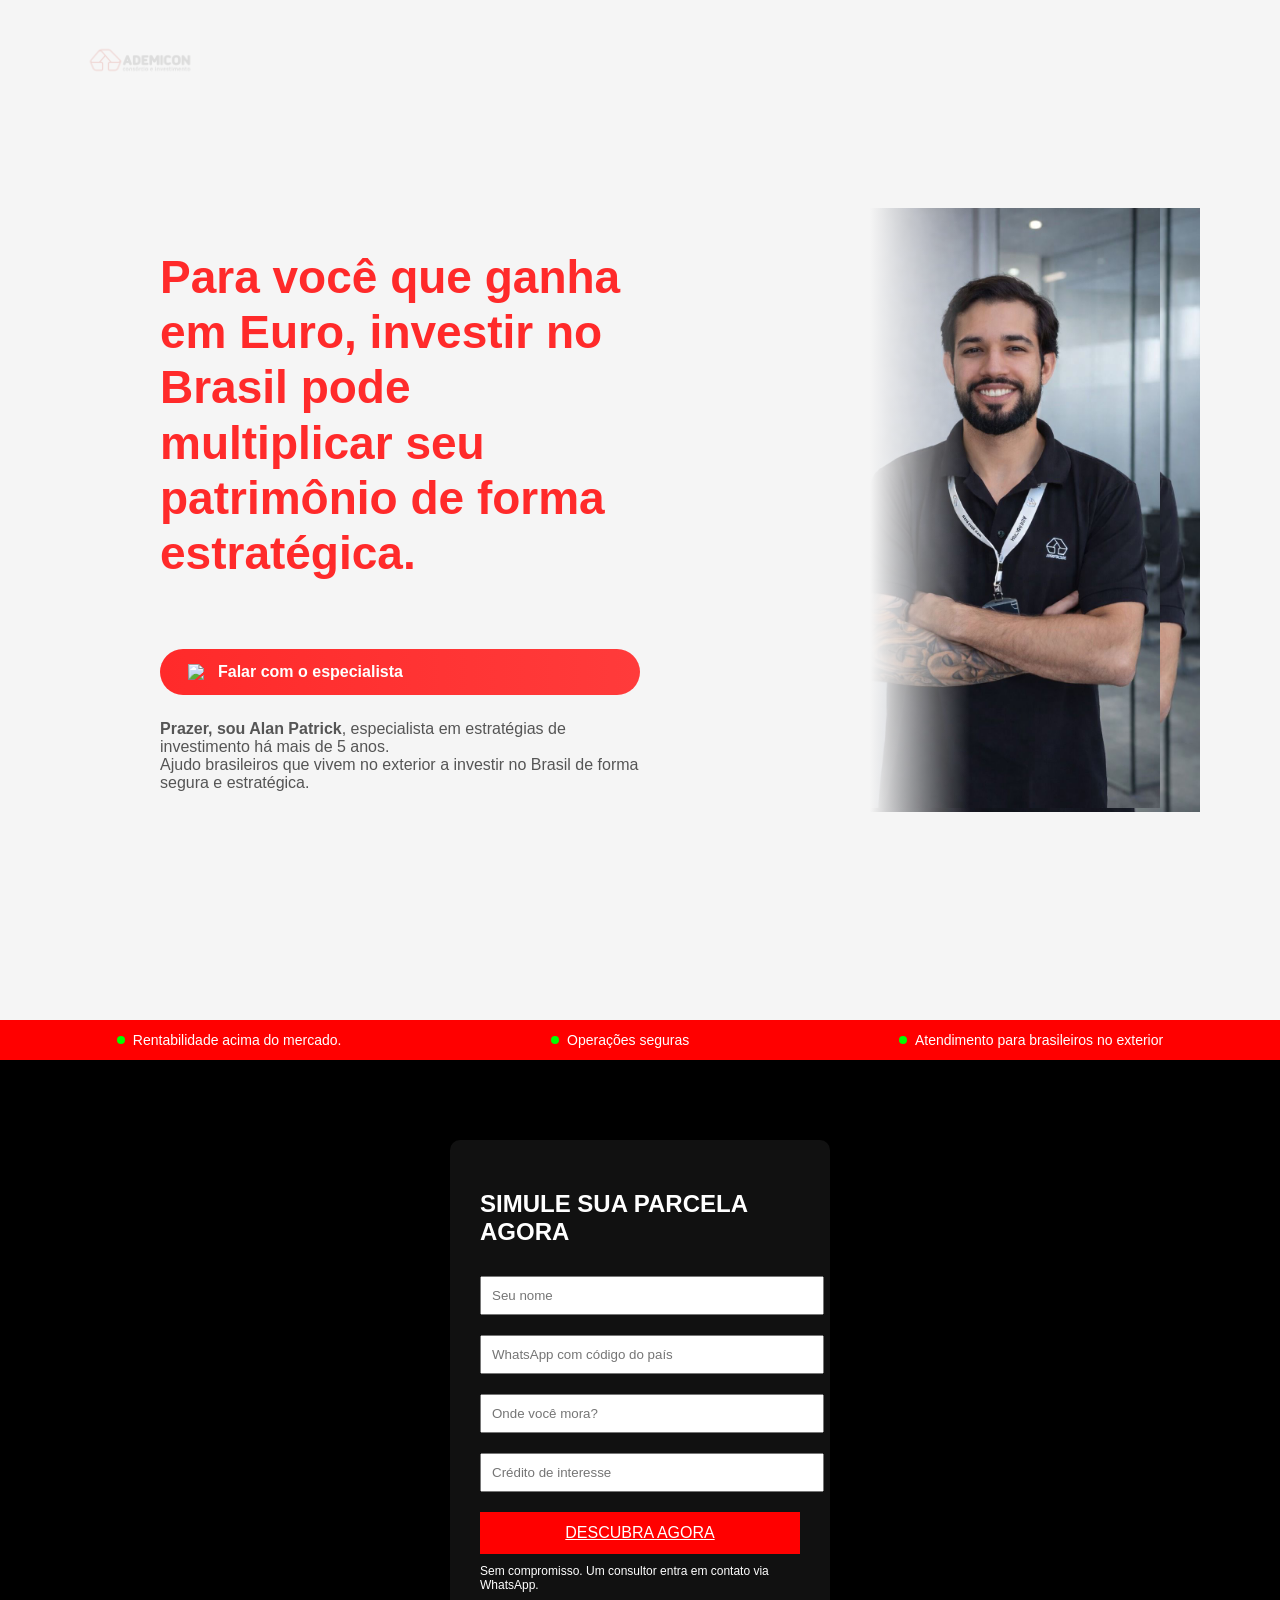
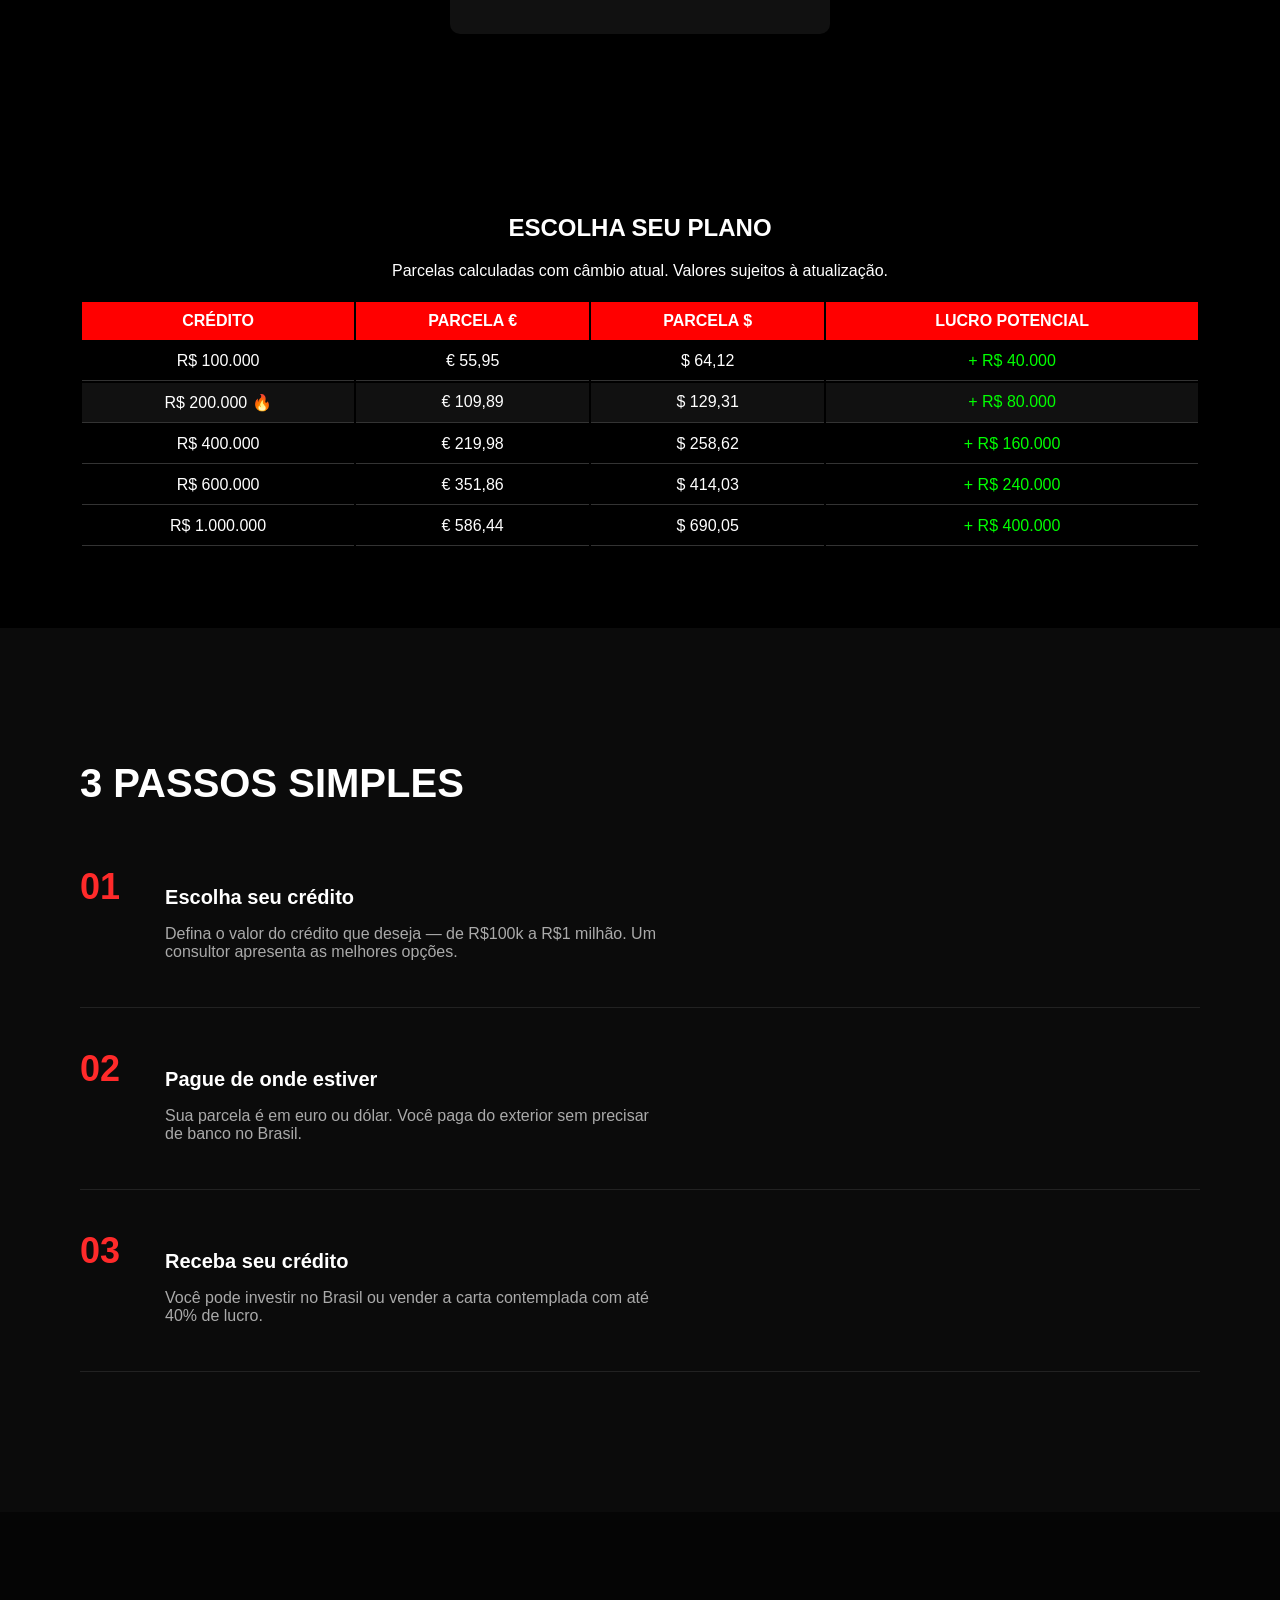
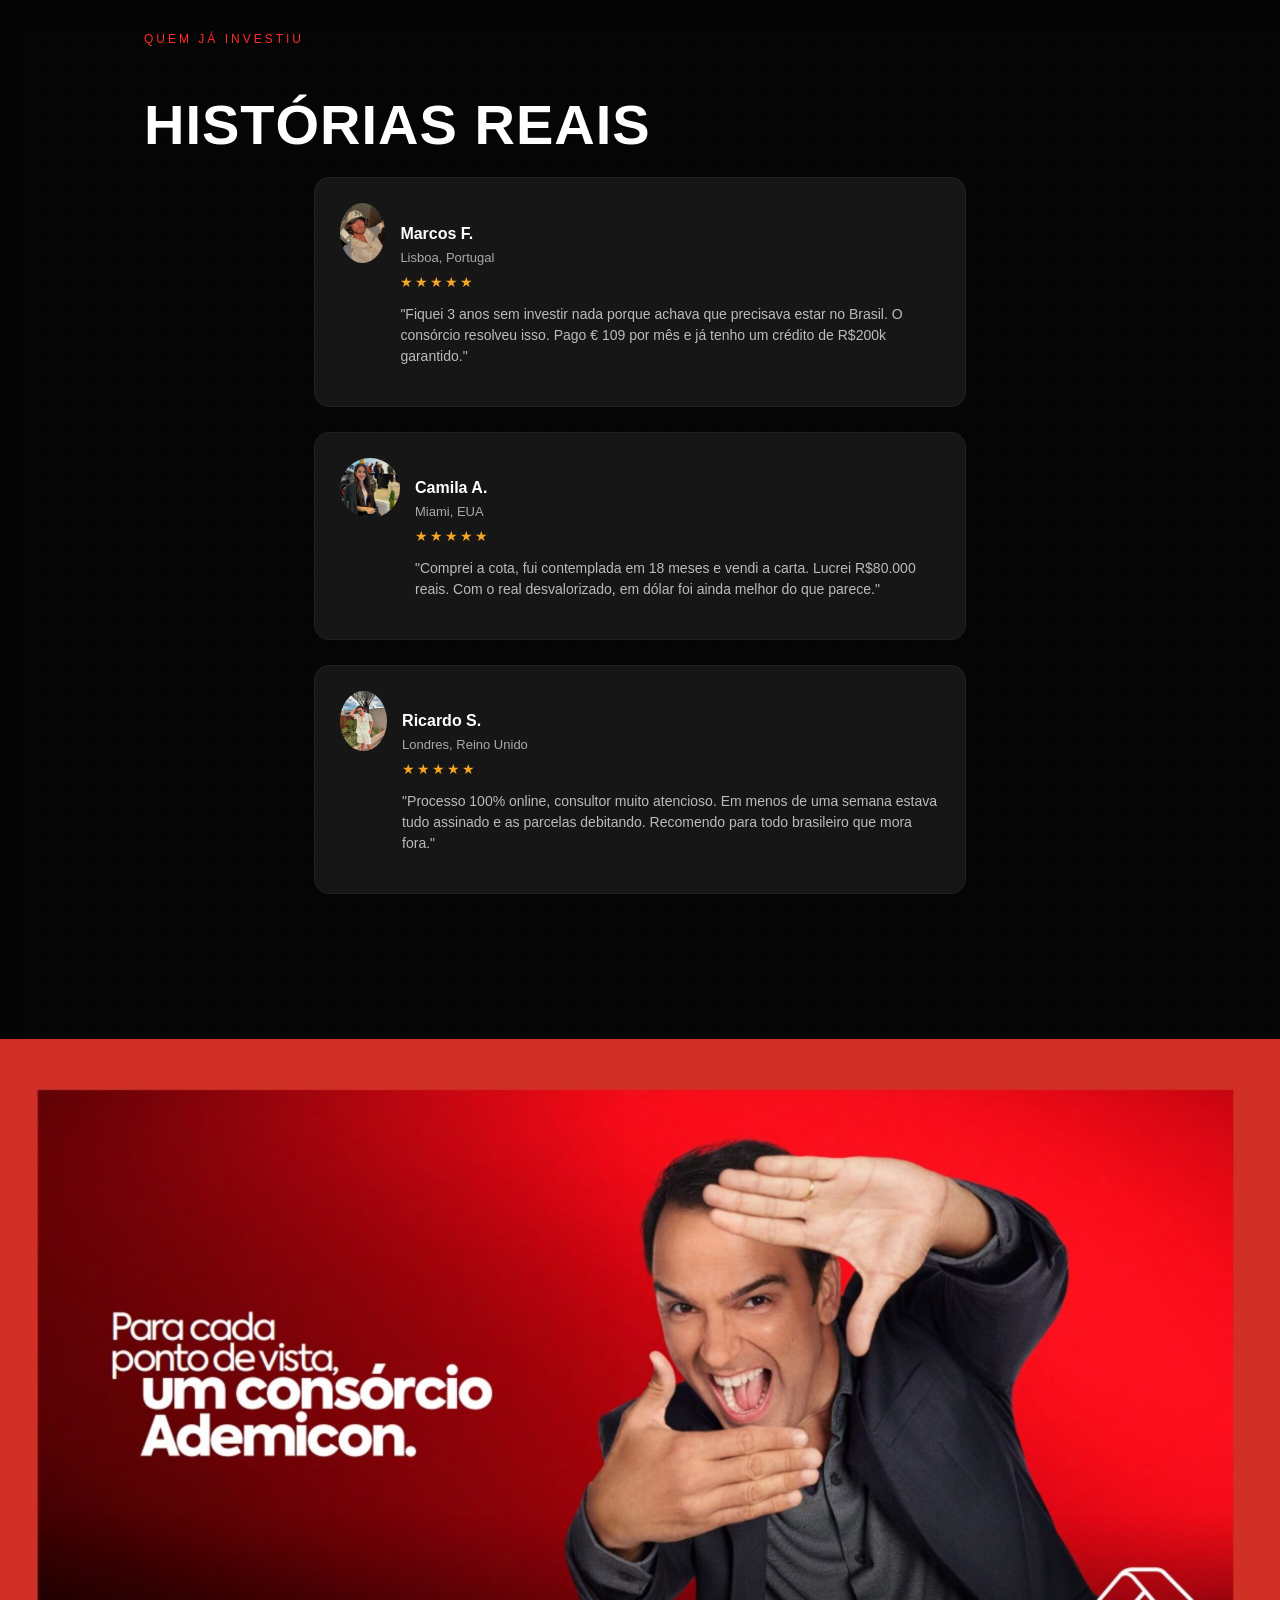
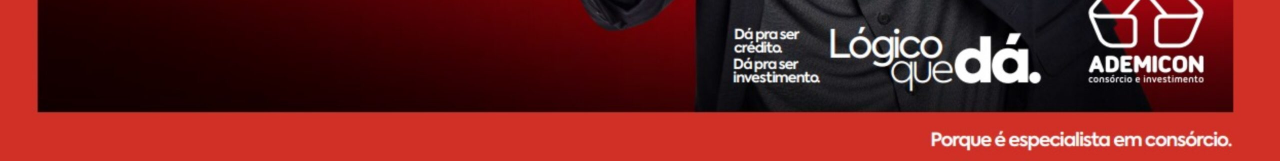
==== commit efec92b6: "Add files via upload" ====
--- a/index.html
+++ b/index.html
@@ -155,7 +155,7 @@
 <!-- DEPOIMENTOS -->
 <section class="depoimentos">
 
-<p class="subtitulo">QUEM JÁ INVESTIU</p>
+<small class="subtitulo">QUEM JÁ INVESTIU</small>
 <h2>HISTÓRIAS REAIS</h2>
 
 <div class="card">
@@ -164,7 +164,9 @@
     <h4>Marcos F.</h4>
     <span>Lisboa, Portugal</span>
     <div class="stars">★★★★★</div>
-    <p>"Fiquei 3 anos sem investir porque achava que precisava estar no Brasil. Hoje pago €109/mês e já tenho crédito aprovado."</p>
+    <p>"Fiquei 3 anos sem investir nada porque achava que precisava estar no Brasil. O consórcio resolveu isso. Pago € 109 por mês e já tenho um crédito de R$200k garantido."
+
+</p>
   </div>
 </div>
 
@@ -174,7 +176,7 @@
     <h4>Camila A.</h4>
     <span>Miami, EUA</span>
     <div class="stars">★★★★★</div>
-    <p>"Comprei a cota, fui contemplada e lucrei R$80.000. Com o dólar alto, ficou ainda melhor."</p>
+    <p>"Comprei a cota, fui contemplada em 18 meses e vendi a carta. Lucrei R$80.000 reais. Com o real desvalorizado, em dólar foi ainda melhor do que parece."</p>
   </div>
 </div>
 
@@ -184,7 +186,7 @@
     <h4>Ricardo S.</h4>
     <span>Londres, Reino Unido</span>
     <div class="stars">★★★★★</div>
-    <p>"Processo 100% online. Em menos de uma semana estava tudo ativo. Recomendo muito."</p>
+    <p>"Processo 100% online, consultor muito atencioso. Em menos de uma semana estava tudo assinado e as parcelas debitando. Recomendo para todo brasileiro que mora fora."</p>
   </div>
 </div>
 
--- a/style.css
+++ b/style.css
@@ -155,27 +155,40 @@
 /* DEPOIMENTOS */
 .depoimentos{
     padding:120px 20px;
-    text-align:center;
-    background: radial-gradient(circle at top, #0f0f0f 0%, #050505 100%);
+    text-align:left;
+    background:#050505;
+    overflow:hidden;
     position:relative;
 }
 
-.depoimentos::after{
+.depoimentos::before{
     content:'';
     position:absolute;
-    top:0;
-    left:0;
     width:100%;
     height:100%;
-    background:url('https://www.transparenttextures.com/patterns/noise.png');
-    opacity:0.05;
-
-}
+    background:radial-gradient(circle, rgba(255,255,255,0.03) 1px, transparent 1px);
+    background-size:3px 3px;
+    opacity:0.3;
+}
+
 .depoimentos h2{
-font-size:48px;
-font-weight:800;
-margin-bottom:60px;
-letter-spacing:1px;
+    font-size:56px;
+    font-weight:800;
+    margin-bottom:10px;
+    letter-spacing:1px;
+    color:#ffffff;
+    margin-left:10%;
+    text-align:left;
+}
+
+.depoimentos small{
+    display:block;
+    color:#ff2a2a;
+    font-size:12px;
+    letter-spacing:3px;
+    margin-left:10%;
+    margin-bottom:10px;
+    text-transform:uppercase;
 }
 
 .card{
@@ -421,17 +434,13 @@
 /* ===== DEPOIMENTOS IGUAL LOVABLE ===== */
 
 .depoimentos h2{
-    font-size:48px;
+    font-size:56px;
     font-weight:800;
+    color:#ffffff;
     margin-bottom:10px;
     letter-spacing:1px;
-    color:#ffffff; /* ← ISSO RESOLVE */
-}
-
-.depoimentos h2{
-font-size:42px;
-text-align:center;
-margin-bottom:60px;
+    text-align:left;
+    margin-left:10%;
 }
 
 .card{
@@ -455,7 +464,8 @@
 }
 
 .card h4{
-margin-bottom:5px;
+    color:#ffffff !important;
+    font-weight:600;
 }
 
 .card p{
@@ -490,8 +500,11 @@
 }
 
 .subtitulo{
+    display:block;
     color:#ff2a2a;
     font-size:12px;
-    letter-spacing:2px;
+    letter-spacing:3px;
+    margin-left:10%;
     margin-bottom:10px;
+    text-transform:uppercase;
 }
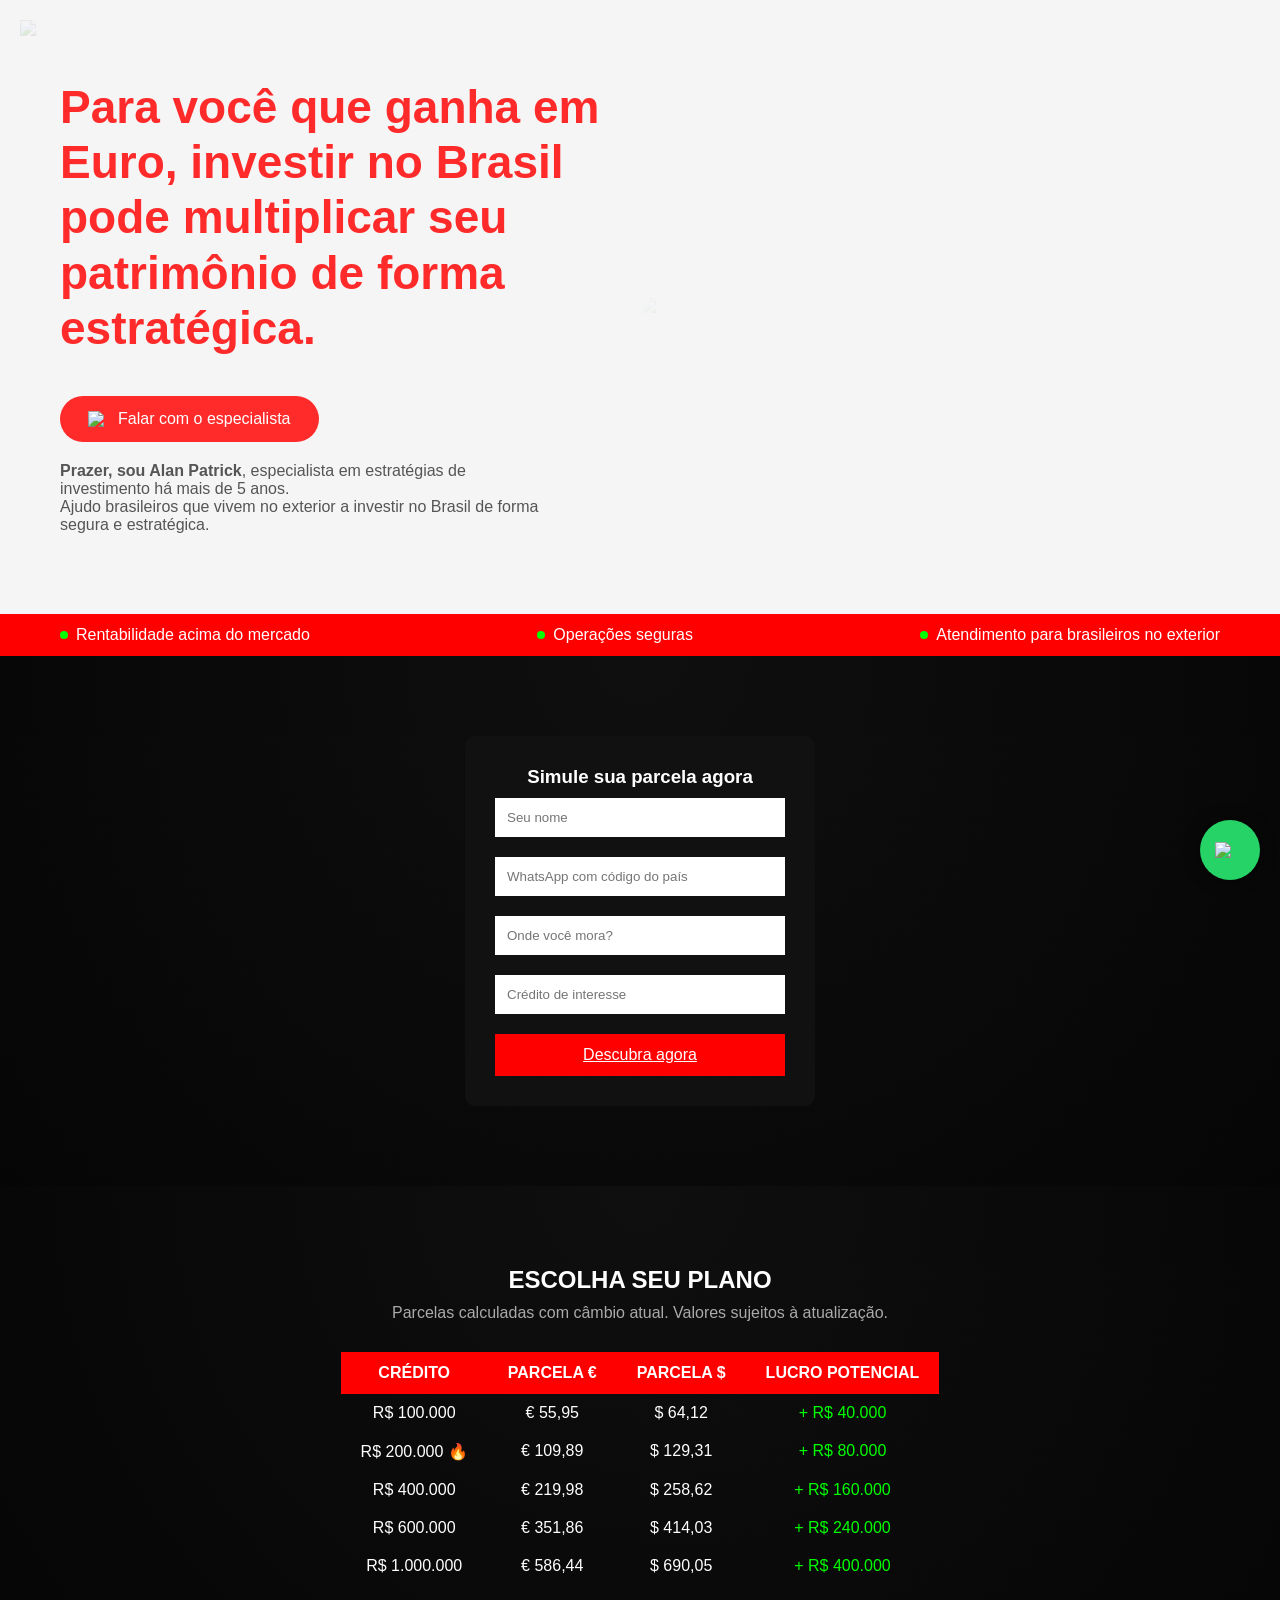
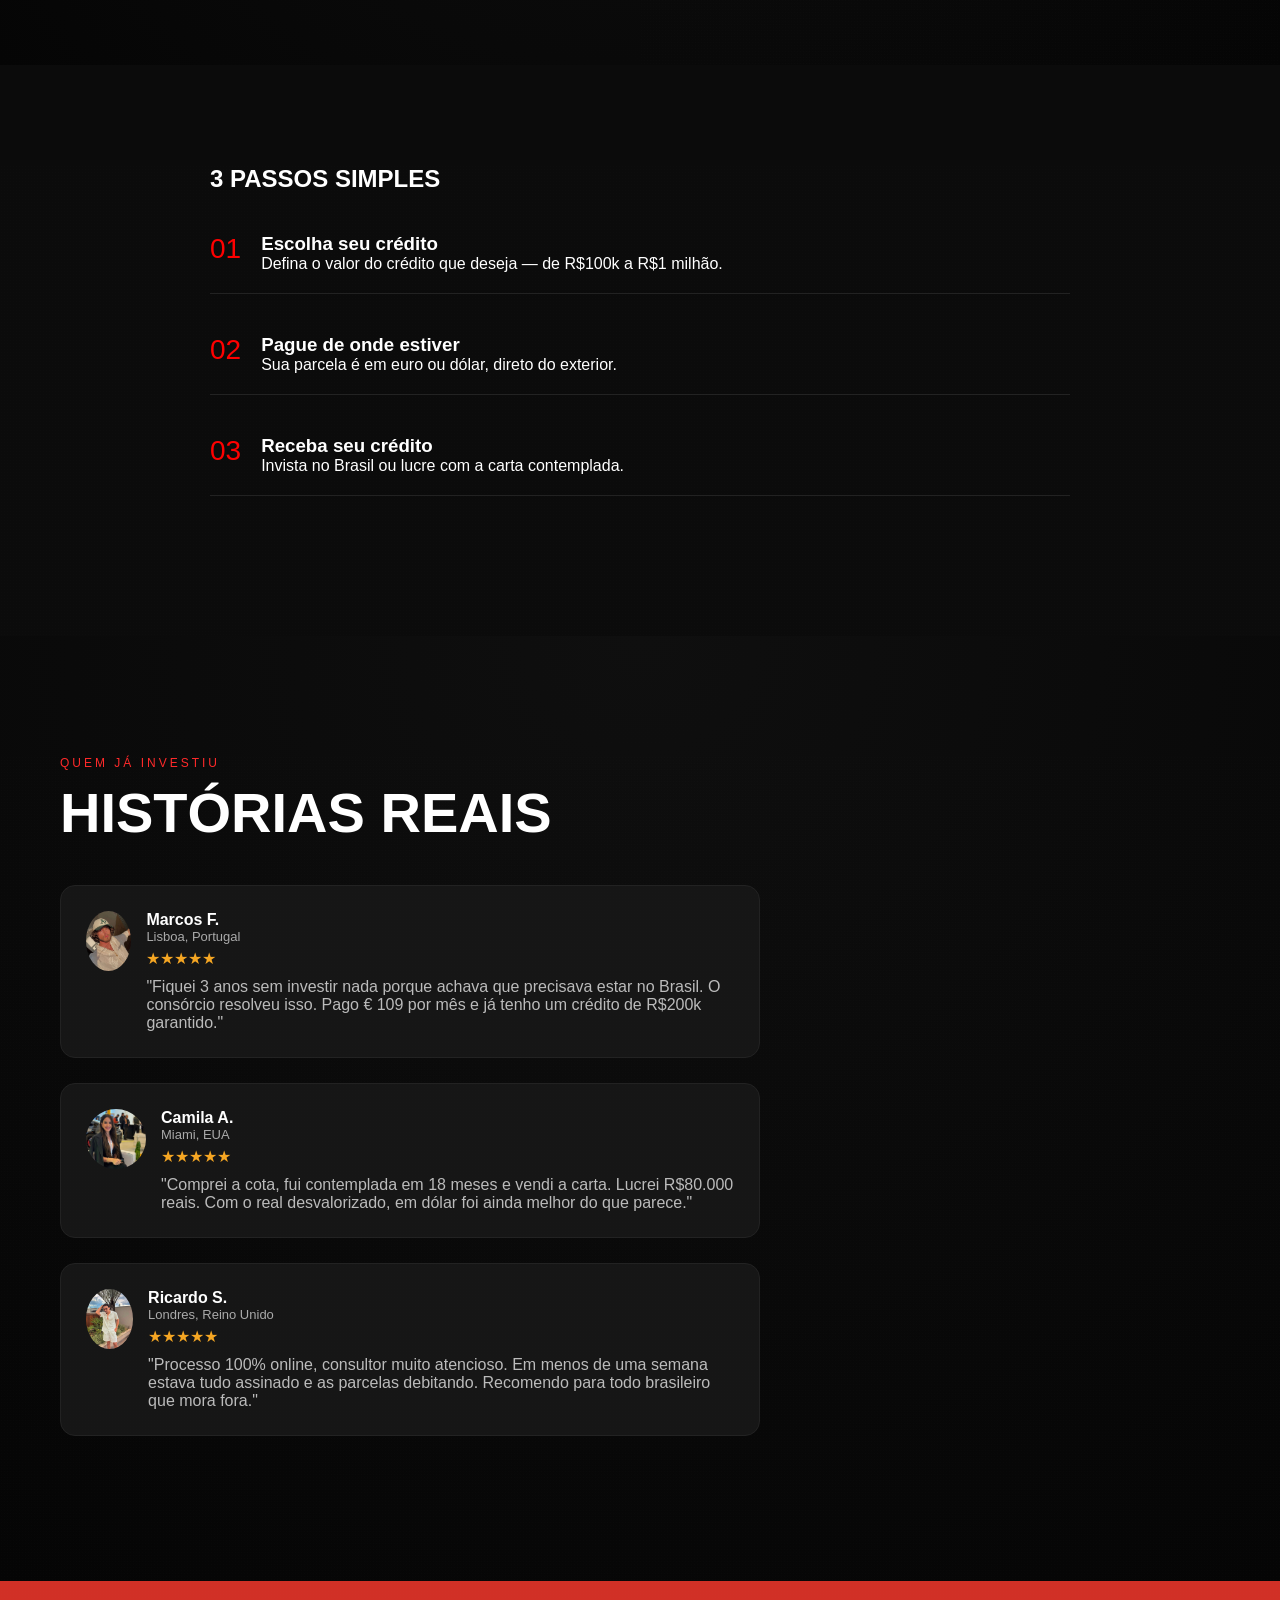
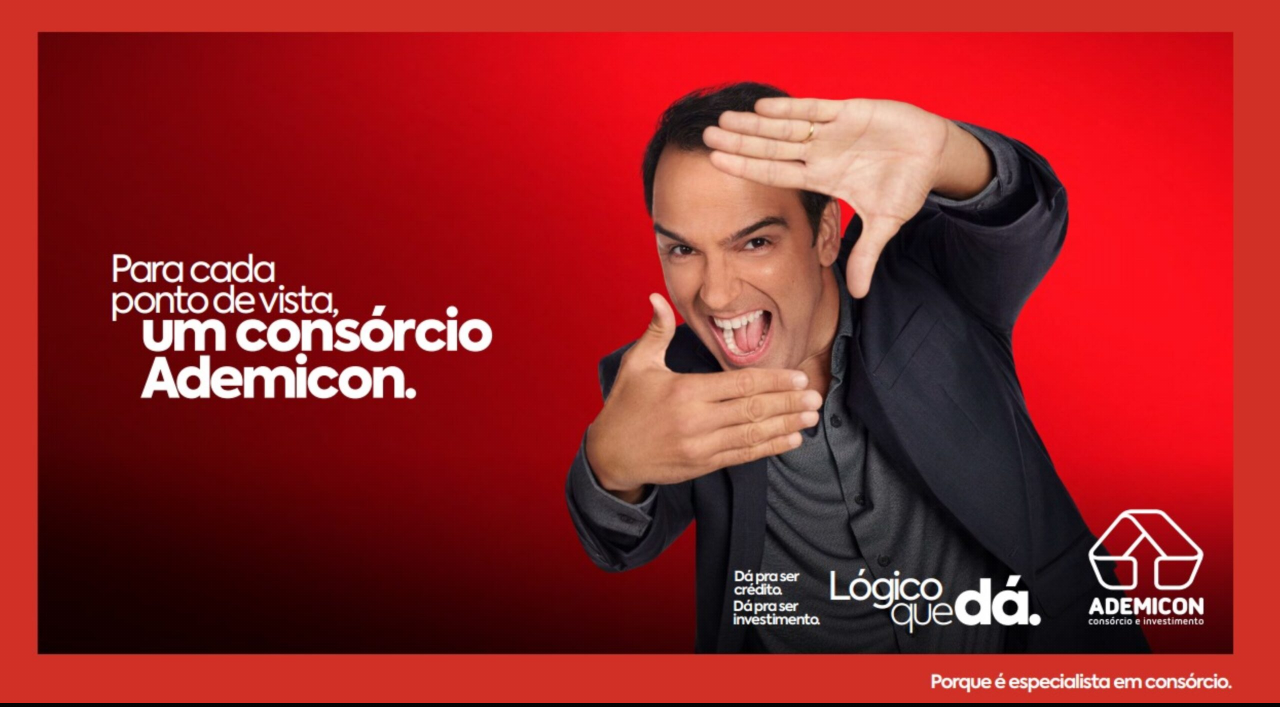
==== commit 3df19a22: "Add files via upload" ====
--- a/index.html
+++ b/index.html
@@ -11,191 +11,210 @@
 
 <!-- HERO -->
 <section class="hero">
-
-<div class="hero-left">
-
-<img src="img/logo-unidade-vertical.jpg" class="logo">
-
-<h1>
-Para você que ganha em Euro, investir no Brasil pode multiplicar seu patrimônio de forma estratégica.
-</h1>
-
-<a href="#" class="btn-whatsapp">
-<img src="https://cdn-icons-png.flaticon.com/512/733/733585.png">
-Falar com o especialista
-</a>
-
-<p class="apresentacao">
-<strong>Prazer, sou Alan Patrick</strong>, especialista em estratégias de investimento há mais de 5 anos.<br>
-Ajudo brasileiros que vivem no exterior a investir no Brasil de forma segura e estratégica.
-</p>
-
-</div>
-
-<div class="hero-right">
-<img src="img/perfil.png">
-</div>
-
-</section>
-
-<!-- BARRA VERMELHA -->
+  <img src="img/logo.png" class="logo">
+
+  <div class="container">
+
+    <div class="hero-left">
+      <h1>
+        Para você que ganha em Euro, investir no Brasil pode multiplicar seu patrimônio de forma estratégica.
+      </h1>
+
+      <a href="#" class="btn-whatsapp">
+        <img src="https://cdn-icons-png.flaticon.com/512/733/733585.png">
+        Falar com o especialista
+      </a>
+
+      <p class="apresentacao">
+        <strong>Prazer, sou Alan Patrick</strong>, especialista em estratégias de investimento há mais de 5 anos.<br>
+        Ajudo brasileiros que vivem no exterior a investir no Brasil de forma segura e estratégica.
+      </p>
+    </div>
+
+    <div class="hero-right">
+      <img src="img/alan.png">
+    </div>
+
+  </div>
+</section>
+
+<!-- BARRA -->
 <section class="barra-beneficios">
+  <div class="container">
 
     <div class="item">
-        <span class="bolinha"></span>
-        Rentabilidade acima do mercado.
+      <span class="bolinha"></span>
+      Rentabilidade acima do mercado
     </div>
 
     <div class="item">
-        <span class="bolinha"></span>
-        Operações seguras
+      <span class="bolinha"></span>
+      Operações seguras
     </div>
 
     <div class="item">
-        <span class="bolinha"></span>
-        Atendimento para brasileiros no exterior
-    </div>
-
+      <span class="bolinha"></span>
+      Atendimento para brasileiros no exterior
+    </div>
+
+  </div>
 </section>
 
 <!-- FORM -->
 <section class="form-section">
+  <div class="container">
+
     <div class="form-box">
-        <h2>SIMULE SUA PARCELA AGORA</h2>
-
-        <input placeholder="Seu nome">
-        <input placeholder="WhatsApp com código do país">
-        <input placeholder="Onde você mora?">
-        <input placeholder="Crédito de interesse">
-
-        <a href="#" class="btn-form">DESCUBRA AGORA</a>
-        <p class="obs">Sem compromisso. Um consultor entra em contato via WhatsApp.</p>
-    </div>
+      <h3>Simule sua parcela agora</h3>
+
+      <input type="text" placeholder="Seu nome">
+      <input type="text" placeholder="WhatsApp com código do país">
+      <input type="text" placeholder="Onde você mora?">
+      <input type="text" placeholder="Crédito de interesse">
+
+      <a href="#" class="btn-form">Descubra agora</a>
+    </div>
+
+  </div>
 </section>
 
 <!-- TABELA -->
 <section class="tabela">
+  <div class="container">
+
     <h2>ESCOLHA SEU PLANO</h2>
-    <p class="sub">Parcelas calculadas com câmbio atual. Valores sujeitos à atualização.</p>
+    <p>Parcelas calculadas com câmbio atual. Valores sujeitos à atualização.</p>
 
     <table>
-        <tr>
-            <th>CRÉDITO</th>
-            <th>PARCELA €</th>
-            <th>PARCELA $</th>
-            <th>LUCRO POTENCIAL</th>
-        </tr>
-
-        <tr>
-            <td>R$ 100.000</td>
-            <td>€ 55,95</td>
-            <td>$ 64,12</td>
-            <td class="lucro">+ R$ 40.000</td>
-        </tr>
-
-        <tr class="destaque">
-            <td>R$ 200.000 🔥</td>
-            <td>€ 109,89</td>
-            <td>$ 129,31</td>
-            <td class="lucro">+ R$ 80.000</td>
-        </tr>
-
-        <tr>
-            <td>R$ 400.000</td>
-            <td>€ 219,98</td>
-            <td>$ 258,62</td>
-            <td class="lucro">+ R$ 160.000</td>
-        </tr>
-
-        <tr>
-            <td>R$ 600.000</td>
-            <td>€ 351,86</td>
-            <td>$ 414,03</td>
-            <td class="lucro">+ R$ 240.000</td>
-        </tr>
-
-        <tr>
-            <td>R$ 1.000.000</td>
-            <td>€ 586,44</td>
-            <td>$ 690,05</td>
-            <td class="lucro">+ R$ 400.000</td>
-        </tr>
+      <tr>
+        <th>CRÉDITO</th>
+        <th>PARCELA €</th>
+        <th>PARCELA $</th>
+        <th>LUCRO POTENCIAL</th>
+      </tr>
+
+      <tr>
+        <td>R$ 100.000</td>
+        <td>€ 55,95</td>
+        <td>$ 64,12</td>
+        <td class="lucro">+ R$ 40.000</td>
+      </tr>
+
+      <tr>
+        <td>R$ 200.000 🔥</td>
+        <td>€ 109,89</td>
+        <td>$ 129,31</td>
+        <td class="lucro">+ R$ 80.000</td>
+      </tr>
+
+      <tr>
+        <td>R$ 400.000</td>
+        <td>€ 219,98</td>
+        <td>$ 258,62</td>
+        <td class="lucro">+ R$ 160.000</td>
+      </tr>
+
+      <tr>
+        <td>R$ 600.000</td>
+        <td>€ 351,86</td>
+        <td>$ 414,03</td>
+        <td class="lucro">+ R$ 240.000</td>
+      </tr>
+
+      <tr>
+        <td>R$ 1.000.000</td>
+        <td>€ 586,44</td>
+        <td>$ 690,05</td>
+        <td class="lucro">+ R$ 400.000</td>
+      </tr>
+
     </table>
+
+  </div>
 </section>
 
 <!-- PASSOS -->
 <section class="passos">
+  <div class="container">
+
     <h2>3 PASSOS SIMPLES</h2>
 
     <div class="passo">
-        <span>01</span>
-        <div>
-            <h3>Escolha seu crédito</h3>
-            <p>Defina o valor do crédito que deseja — de R$100k a R$1 milhão. Um consultor apresenta as melhores opções.</p>
-        </div>
+      <span>01</span>
+      <div>
+        <h3>Escolha seu crédito</h3>
+        <p>Defina o valor do crédito que deseja — de R$100k a R$1 milhão.</p>
+      </div>
     </div>
 
     <div class="passo">
-        <span>02</span>
-        <div>
-            <h3>Pague de onde estiver</h3>
-            <p>Sua parcela é em euro ou dólar. Você paga do exterior sem precisar de banco no Brasil.</p>
-        </div>
+      <span>02</span>
+      <div>
+        <h3>Pague de onde estiver</h3>
+        <p>Sua parcela é em euro ou dólar, direto do exterior.</p>
+      </div>
     </div>
 
     <div class="passo">
-        <span>03</span>
-        <div>
-            <h3>Receba seu crédito</h3>
-            <p>Você pode investir no Brasil ou vender a carta contemplada com até 40% de lucro.</p>
-        </div>
-    </div>
+      <span>03</span>
+      <div>
+        <h3>Receba seu crédito</h3>
+        <p>Invista no Brasil ou lucre com a carta contemplada.</p>
+      </div>
+    </div>
+
+  </div>
 </section>
 
 <!-- DEPOIMENTOS -->
 <section class="depoimentos">
-
-<small class="subtitulo">QUEM JÁ INVESTIU</small>
-<h2>HISTÓRIAS REAIS</h2>
-
-<div class="card">
-  <img src="img/cliente1.jpg">
-  <div>
-    <h4>Marcos F.</h4>
-    <span>Lisboa, Portugal</span>
-    <div class="stars">★★★★★</div>
-    <p>"Fiquei 3 anos sem investir nada porque achava que precisava estar no Brasil. O consórcio resolveu isso. Pago € 109 por mês e já tenho um crédito de R$200k garantido."
-
-</p>
-  </div>
-</div>
-
-<div class="card">
-  <img src="img/cliente2.jpg">
-  <div>
-    <h4>Camila A.</h4>
-    <span>Miami, EUA</span>
-    <div class="stars">★★★★★</div>
-    <p>"Comprei a cota, fui contemplada em 18 meses e vendi a carta. Lucrei R$80.000 reais. Com o real desvalorizado, em dólar foi ainda melhor do que parece."</p>
-  </div>
-</div>
-
-<div class="card">
-  <img src="img/cliente3.jpg">
-  <div>
-    <h4>Ricardo S.</h4>
-    <span>Londres, Reino Unido</span>
-    <div class="stars">★★★★★</div>
-    <p>"Processo 100% online, consultor muito atencioso. Em menos de uma semana estava tudo assinado e as parcelas debitando. Recomendo para todo brasileiro que mora fora."</p>
-  </div>
-</div>
-
-</section>
-
-<!-- BANNER FINAL -->
+  <div class="container">
+
+    <p class="subtitulo">QUEM JÁ INVESTIU</p>
+    <h2>HISTÓRIAS REAIS</h2>
+
+    <div class="card">
+      <img src="img/cliente1.jpg">
+      <div>
+        <h4>Marcos F.</h4>
+        <span>Lisboa, Portugal</span>
+        <div class="stars">★★★★★</div>
+        <p>"Fiquei 3 anos sem investir nada porque achava que precisava estar no Brasil. O consórcio resolveu isso. Pago € 109 por mês e já tenho um crédito de R$200k garantido."</p>
+      </div>
+    </div>
+
+    <div class="card">
+      <img src="img/cliente2.jpg">
+      <div>
+        <h4>Camila A.</h4>
+        <span>Miami, EUA</span>
+        <div class="stars">★★★★★</div>
+        <p>"Comprei a cota, fui contemplada em 18 meses e vendi a carta. Lucrei R$80.000 reais. Com o real desvalorizado, em dólar foi ainda melhor do que parece."</p>
+      </div>
+    </div>
+
+    <div class="card">
+      <img src="img/cliente3.jpg">
+      <div>
+        <h4>Ricardo S.</h4>
+        <span>Londres, Reino Unido</span>
+        <div class="stars">★★★★★</div>
+        <p>"Processo 100% online, consultor muito atencioso. Em menos de uma semana estava tudo assinado e as parcelas debitando. Recomendo para todo brasileiro que mora fora."</p>
+      </div>
+    </div>
+
+  </div>
+</section>
+
+<!-- BANNER -->
 <section class="banner">
-    <img src="img/banner.jpg">
-</section>
+  <img src="img/banner.jpg">
+</section>
+
+<!-- WHATS FLOAT -->
+<a href="#" class="whatsapp-float">
+  <img src="https://cdn-icons-png.flaticon.com/512/733/733585.png">
+</a>
 
 </body>
 </html>
--- a/style.css
+++ b/style.css
@@ -1,284 +1,83 @@
-body {
-    margin: 0;
-    font-family: Arial;
+/* RESET */
+*{
+margin:0;
+padding:0;
+box-sizing:border-box;
+}
+
+body{
+font-family:Arial, sans-serif;
+background:#050505;
+color:#fff;
+}
+
+/* CONTAINER GLOBAL */
+.container{
+max-width:1200px;
+margin:0 auto;
+padding:0 20px;
+}
+
+/* FUNDO PADRÃO ESTILO LOVABLE */
+section{
+position:relative;
+}
+
+section::before{
+content:"";
+position:absolute;
+width:100%;
+height:100%;
+background: radial-gradient(circle, rgba(255,255,255,0.03) 1px, transparent 1px);
+background-size:3px 3px;
+opacity:0.2;
+pointer-events:none;
 }
 
 /* HERO */
-.hero {
-    display: flex;
-    height: 100vh;
-}
-
-.hero-left {
-    width: 50%;
-    background: #f5f5f5;
-    padding: 80px;
-    display: flex;
-    flex-direction: column;
-    justify-content: center;
-}
-
-.hero-right {
-    width: 50%;
-    background: url("img/perfil.png") no-repeat center;
-    background-size: cover;
-}
-
-.logo {
-    width: 120px;
-    margin-bottom: 20px;
-}
-
-.btn {
-    background: red;
-    color: white;
-    padding: 15px 25px;
-    border-radius: 30px;
-    text-decoration: none;
-    display: inline-block;
-    margin-top: 20px;
-}
-
-.apresentacao {
-    margin-top: 20px;
-    color: #555;
-}
-
-/* BARRA */
-.barra-beneficios {
-    background: red;
-    color: white;
-    display: flex;
-    justify-content: space-around;
-    padding: 12px;
-    font-size: 14px;
-}
-
-.item {
-    display: flex;
-    align-items: center;
-    gap: 8px;
-}
-
-.bolinha {
-    width: 8px;
-    height: 8px;
-    background: lime;
-    border-radius: 50%;
-}
-
-/* FORM */
-.form-section {
-    background: black;
-    padding: 80px;
-    display: flex;
-    justify-content: center;
-}
-
-.form-box {
-    background: #111;
-    padding: 30px;
-    border-radius: 10px;
-    width: 320px;
-    color: white;
-}
-
-.form-box input {
-    width: 100%;
-    margin: 10px 0;
-    padding: 10px;
-}
-
-.btn-form {
-    display: block;
-    background: red;
-    color: white;
-    padding: 12px;
-    text-align: center;
-    margin-top: 10px;
-}
-
-.obs {
-    font-size: 12px;
-    margin-top: 10px;
-}
-
-/* TABELA */
-.tabela {
-    padding: 80px;
-    background: black;
-    color: white;
-    text-align: center;
-}
-
-.tabela table {
-    width: 100%;
-    margin-top: 20px;
-}
-
-.tabela th {
-    background: red;
-    padding: 10px;
-}
-
-.tabela td {
-    padding: 10px;
-    border-bottom: 1px solid #333;
-}
-
-.destaque {
-    background: #111;
-}
-
-.lucro {
-    color: lime;
-}
-
-/* PASSOS */
-.passos {
-    padding: 80px;
-    background: black;
-    color: white;
-}
-
-.passo {
-    display: flex;
-    gap: 20px;
-    margin-bottom: 30px;
-}
-
-.passo span {
-    color: red;
-    font-size: 24px;
-}
-
-/* DEPOIMENTOS */
-.depoimentos{
-    padding:120px 20px;
-    text-align:left;
-    background:#050505;
-    overflow:hidden;
-    position:relative;
-}
-
-.depoimentos::before{
-    content:'';
-    position:absolute;
-    width:100%;
-    height:100%;
-    background:radial-gradient(circle, rgba(255,255,255,0.03) 1px, transparent 1px);
-    background-size:3px 3px;
-    opacity:0.3;
-}
-
-.depoimentos h2{
-    font-size:56px;
-    font-weight:800;
-    margin-bottom:10px;
-    letter-spacing:1px;
-    color:#ffffff;
-    margin-left:10%;
-    text-align:left;
-}
-
-.depoimentos small{
-    display:block;
-    color:#ff2a2a;
-    font-size:12px;
-    letter-spacing:3px;
-    margin-left:10%;
-    margin-bottom:10px;
-    text-transform:uppercase;
-}
-
-.card{
-background:rgba(255,255,255,0.03);
-border:1px solid rgba(255,255,255,0.08);
-border-radius:16px;
-padding:25px;
-margin:20px auto;
-max-width:600px;
-display:flex;
-gap:15px;
-text-align:left;
-backdrop-filter: blur(6px);
-transition:0.3s;
-}
-
-.card:hover{
-transform:translateY(-5px);
-border:1px solid rgba(255,255,255,0.15);
-}
-
-.card img{
-width:55px;
-height:55px;
-border-radius:50%;
-}
-
-.card h4{
-font-size:16px;
-font-weight:600;
-margin-bottom:5px;
-}
-
-.card span{
-font-size:13px;
-color:#aaa;
-}
-
-.card .stars{
-color:#f5a623;
-margin:8px 0;
-}
-
-.card p{
-color:#ccc;
-font-size:14px;
-line-height:1.5;
-}
-
-/* BANNER */
-.banner img {
-    width: 100%;
-}
-/* HERO NOVO */
 .hero{
 display:flex;
 align-items:center;
-justify-content:space-between;
-padding:80px;
+padding:80px 0;
 background:#f5f5f5;
+color:#000;
+position:relative;
+}
+
+.hero .container{
+display:flex;
+align-items:center;
+}
+
+.logo{
+position:absolute;
+top:20px;
+left:20px;
+width:120px;
+opacity:0.15;
 }
 
 .hero-left{
 width:50%;
 }
 
-.logo{
-width:120px;
-opacity:0.15;
-margin-bottom:30px;
-}
-
 .hero h1{
 color:#ff2a2a;
-font-size:42px;
-line-height:1.3;
-max-width:550px;
+font-size:46px;
+line-height:1.2;
+margin-bottom:20px;
 }
 
 .btn-whatsapp{
 display:inline-flex;
 align-items:center;
 gap:10px;
-margin-top:25px;
 background:#ff2a2a;
-color:white;
-padding:15px 25px;
+color:#fff;
+padding:14px 28px;
 border-radius:30px;
 text-decoration:none;
-font-weight:bold;
+margin-top:20px;
 }
 
 .btn-whatsapp img{
@@ -286,7 +85,7 @@
 }
 
 .apresentacao{
-margin-top:25px;
+margin-top:20px;
 color:#555;
 max-width:500px;
 }
@@ -307,140 +106,143 @@
 top:0;
 width:200px;
 height:100%;
-background:linear-gradient(to right, #f5f5f5, transparent);
-}
-
-/* HERO AJUSTADO PERFEITO */
-.hero{
-display:flex;
-align-items:center;
+background:linear-gradient(to right,#f5f5f5,transparent);
+}
+
+/* BARRA */
+.barra-beneficios{
+background:red;
+padding:12px 0;
+}
+
+.barra-beneficios .container{
+display:flex;
 justify-content:space-between;
-padding:60px 80px;
-background:#f5f5f5;
-position:relative;
-overflow:hidden;
-}
-
-.hero-left{
-width:50%;
-z-index:2;
-}
-
-.logo{
-position:absolute;
-top:20px;
-left:80px;
-width:120px;
-opacity:0.15;
-}
-
-.hero h1{
+color:#fff;
+}
+
+.item{
+display:flex;
+align-items:center;
+gap:8px;
+}
+
+.bolinha{
+width:8px;
+height:8px;
+background:lime;
+border-radius:50%;
+}
+
+/* FORM */
+.form-section{
+padding:80px 0;
+background: radial-gradient(circle at top, #0f0f0f 0%, #050505 100%);
+}
+
+.form-box{
+background:#111;
+padding:30px;
+border-radius:10px;
+width:350px;
+margin:0 auto;
+text-align:center;
+}
+
+.form-box input{
+width:100%;
+margin:10px 0;
+padding:12px;
+border:none;
+}
+
+.btn-form{
+background:red;
+color:#fff;
+padding:12px;
+display:block;
+margin-top:10px;
+}
+
+/* TABELA */
+.tabela{
+padding:80px 0;
+text-align:center;
+background: radial-gradient(circle at top, #0f0f0f 0%, #050505 100%);
+}
+
+.tabela h2{
+margin-bottom:10px;
+}
+
+.tabela p{
+margin-bottom:30px;
+color:#aaa;
+}
+
+table{
+margin:0 auto;
+border-collapse:collapse;
+}
+
+th{
+background:red;
+padding:12px 20px;
+}
+
+td{
+padding:10px 20px;
+text-align:center;
+}
+
+.lucro{
+color:lime;
+}
+
+/* PASSOS */
+.passos{
+padding:100px 0;
+background:#0b0b0b;
+}
+
+.passos .container{
+max-width:900px;
+}
+
+.passos h2{
+margin-bottom:40px;
+}
+
+.passo{
+display:flex;
+margin-bottom:40px;
+border-bottom:1px solid #222;
+padding-bottom:20px;
+}
+
+.passo span{
+color:red;
+font-size:28px;
+margin-right:20px;
+}
+
+/* DEPOIMENTOS */
+.depoimentos{
+padding:120px 0;
+background: radial-gradient(circle at top, #0f0f0f 0%, #050505 100%);
+}
+
+.subtitulo{
 color:#ff2a2a;
-font-size:46px;
-line-height:1.2;
-max-width:600px;
-font-weight:700;
-}
-
-.btn-whatsapp{
-display:inline-flex;
-align-items:center;
-gap:10px;
-margin-top:30px;
-background:linear-gradient(90deg,#ff2a2a,#ff3b3b);
-color:white;
-padding:14px 28px;
-border-radius:30px;
-text-decoration:none;
-font-weight:600;
-}
-
-.btn-whatsapp img{
-width:20px;
-}
-
-.apresentacao{
-margin-top:25px;
-color:#555;
-max-width:520px;
-}
-
-.hero-right{
-width:50%;
-position:relative;
-}
-
-.hero-right img{
-width:100%;
-max-height:600px;
-object-fit:contain;
-}
-
-/* FADE IGUAL LOVABLE */
-.hero-right::before{
-content:"";
-position:absolute;
-left:0;
-top:0;
-width:250px;
-height:100%;
-background:linear-gradient(to right, #f5f5f5 60%, transparent);
-z-index:1;
-}
-
-/* GARANTE QUE NÃO QUEBRE A BARRA */
-.barra{
-position:relative;
-z-index:3;
-}
-
-/* ===== PASSOS PROFISSIONAL ===== */
-
-.passos{
-padding:100px 80px;
-background:#0b0b0b;
-}
-
-.passos h2{
-font-size:40px;
-margin-bottom:60px;
-}
-
-.passo{
-display:flex;
-align-items:flex-start;
+font-size:12px;
+letter-spacing:3px;
+margin-bottom:10px;
+text-transform:uppercase;
+}
+
+.depoimentos h2{
+font-size:56px;
 margin-bottom:40px;
-padding-bottom:30px;
-border-bottom:1px solid #222;
-}
-
-.passo span{
-color:#ff2a2a;
-font-size:36px;
-font-weight:bold;
-margin-right:25px;
-}
-
-.passo h3{
-font-size:20px;
-margin-bottom:10px;
-}
-
-.passo p{
-color:#aaa;
-max-width:500px;
-}
-
-/* ===== DEPOIMENTOS IGUAL LOVABLE ===== */
-
-.depoimentos h2{
-    font-size:56px;
-    font-weight:800;
-    color:#ffffff;
-    margin-bottom:10px;
-    letter-spacing:1px;
-    text-align:left;
-    margin-left:10%;
 }
 
 .card{
@@ -450,11 +252,8 @@
 padding:25px;
 margin-bottom:25px;
 display:flex;
-align-items:flex-start;
 gap:15px;
-max-width:600px;
-margin-left:auto;
-margin-right:auto;
+max-width:700px;
 }
 
 .card img{
@@ -464,47 +263,45 @@
 }
 
 .card h4{
-    color:#ffffff !important;
-    font-weight:600;
+color:#fff;
+}
+
+.card span{
+color:#aaa;
+font-size:13px;
+display:block;
+margin-bottom:5px;
+}
+
+.stars{
+color:#f5a623;
+margin-bottom:10px;
 }
 
 .card p{
 color:#bbb;
 }
 
-/* ===== WHATSAPP FLUTUANTE MELHOR ===== */
-
-.whatsapp{
+/* BANNER */
+.banner img{
+width:100%;
+}
+
+/* BOTÃO WHATS FLUTUANTE */
+.whatsapp-float{
 position:fixed;
+bottom:20px;
 right:20px;
-bottom:20px;
 background:#25d366;
 width:60px;
 height:60px;
+border-radius:50%;
 display:flex;
 align-items:center;
 justify-content:center;
-border-radius:50%;
-color:white;
-font-size:28px;
-text-decoration:none;
-box-shadow:0 4px 15px rgba(0,0,0,0.3);
-z-index:999;
-}
-
-.stars{
-    color:#f5a623;
-    margin:8px 0;
-    font-size:14px;
-    letter-spacing:2px;
-}
-
-.subtitulo{
-    display:block;
-    color:#ff2a2a;
-    font-size:12px;
-    letter-spacing:3px;
-    margin-left:10%;
-    margin-bottom:10px;
-    text-transform:uppercase;
+box-shadow:0 0 15px rgba(0,0,0,0.5);
+}
+
+.whatsapp-float img{
+width:30px;
 }
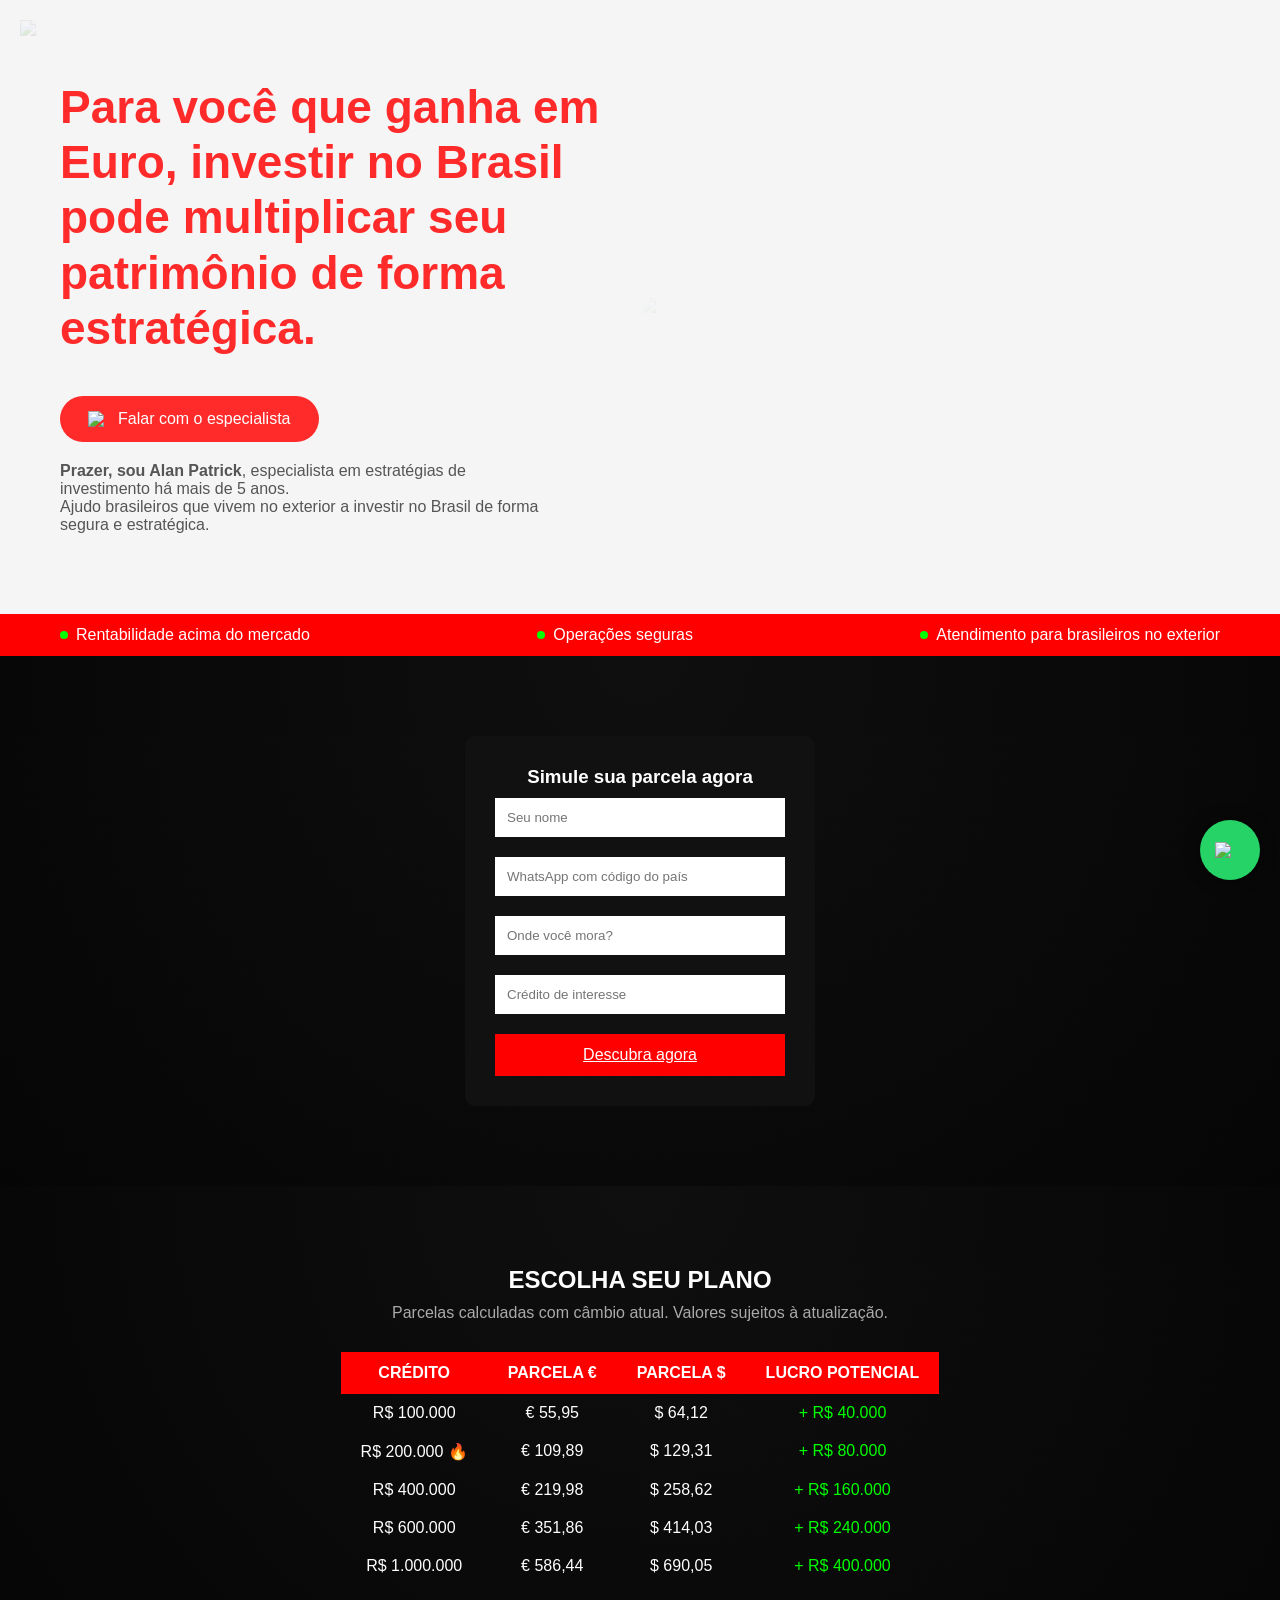
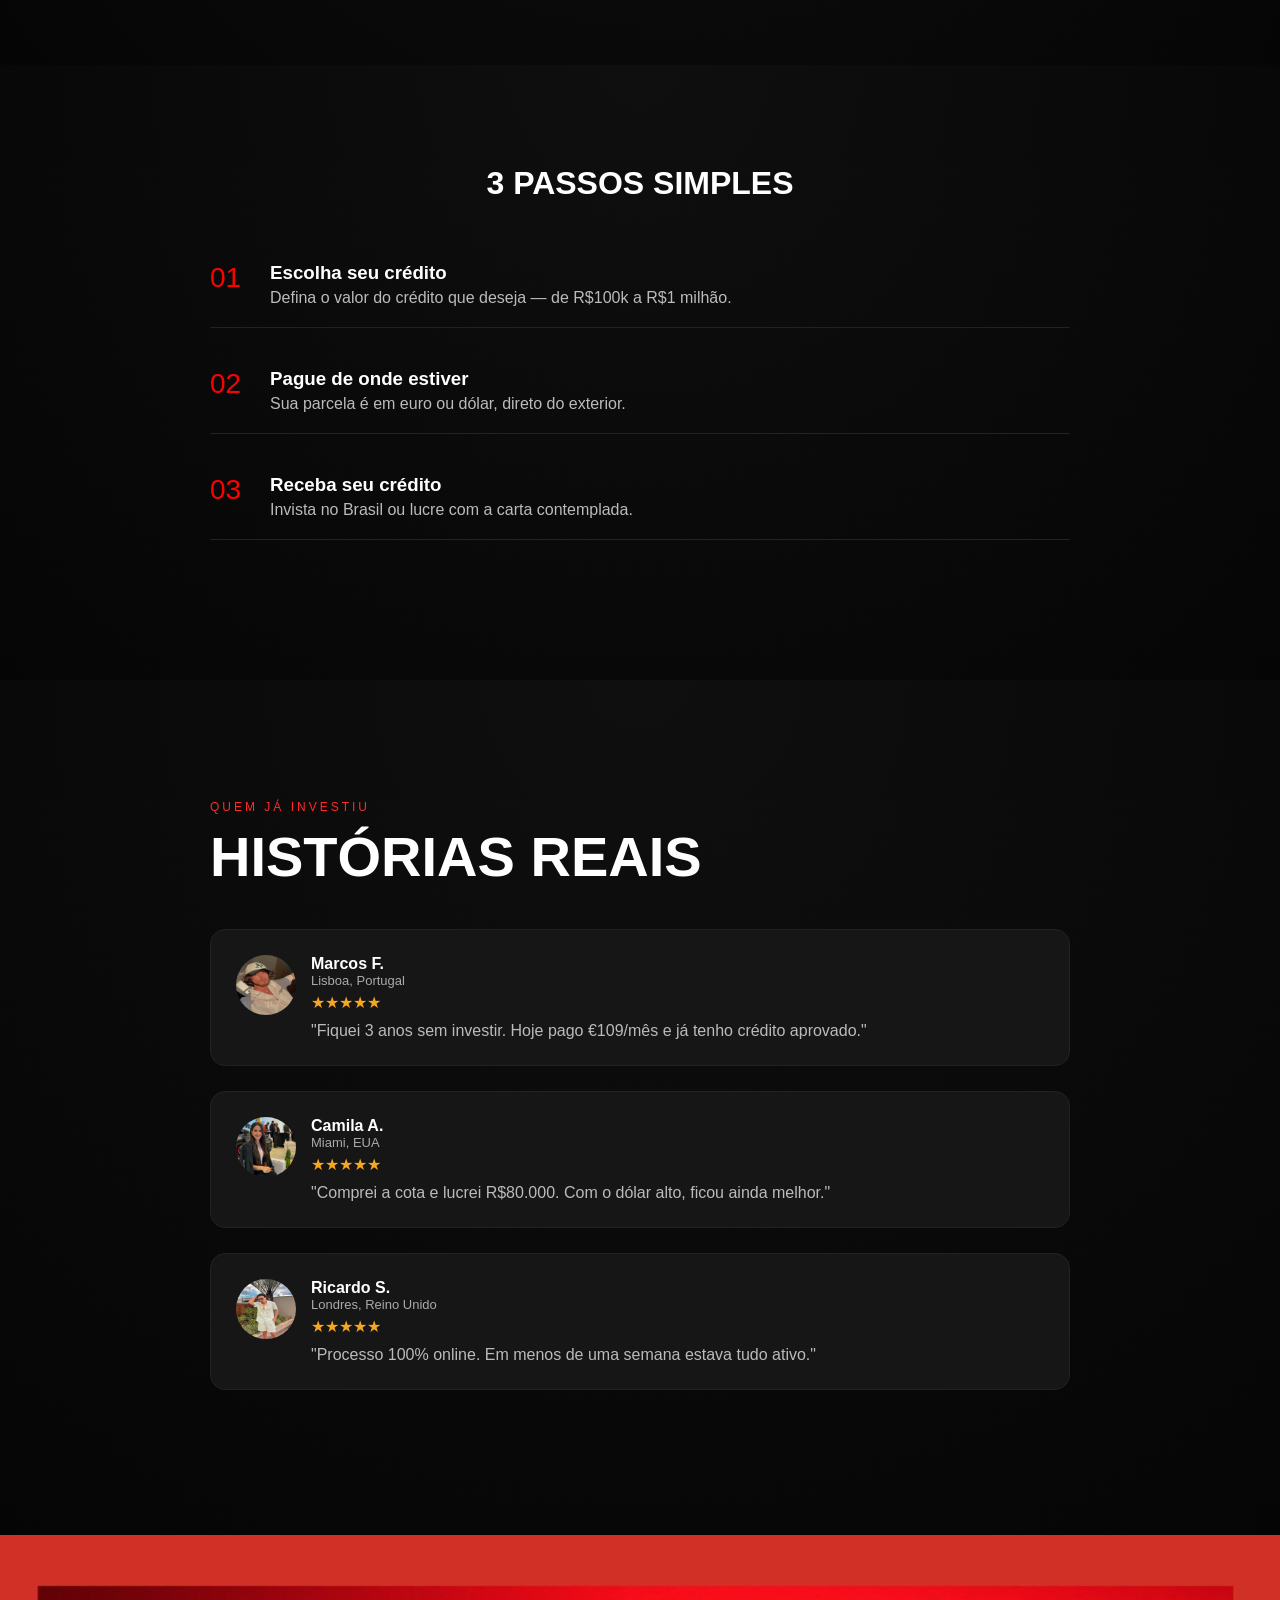
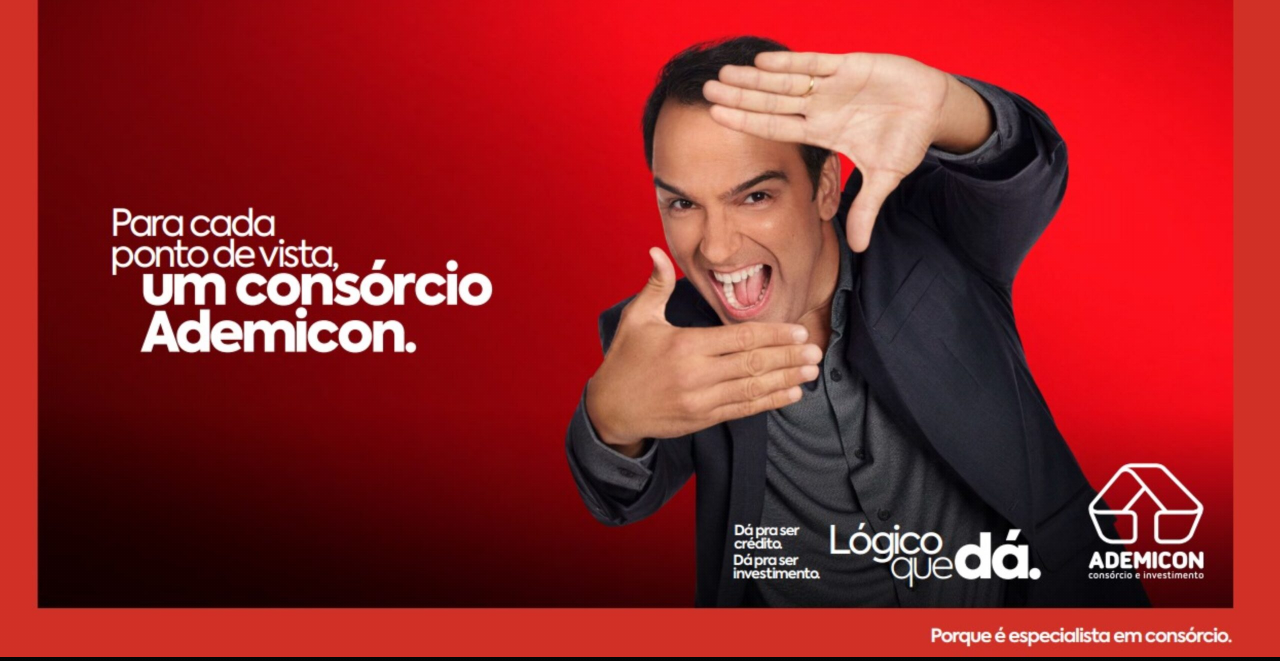
==== commit 8e203436: "Add files via upload" ====
--- a/index.html
+++ b/index.html
@@ -179,7 +179,7 @@
         <h4>Marcos F.</h4>
         <span>Lisboa, Portugal</span>
         <div class="stars">★★★★★</div>
-        <p>"Fiquei 3 anos sem investir nada porque achava que precisava estar no Brasil. O consórcio resolveu isso. Pago € 109 por mês e já tenho um crédito de R$200k garantido."</p>
+        <p>"Fiquei 3 anos sem investir. Hoje pago €109/mês e já tenho crédito aprovado."</p>
       </div>
     </div>
 
@@ -189,7 +189,7 @@
         <h4>Camila A.</h4>
         <span>Miami, EUA</span>
         <div class="stars">★★★★★</div>
-        <p>"Comprei a cota, fui contemplada em 18 meses e vendi a carta. Lucrei R$80.000 reais. Com o real desvalorizado, em dólar foi ainda melhor do que parece."</p>
+        <p>"Comprei a cota e lucrei R$80.000. Com o dólar alto, ficou ainda melhor."</p>
       </div>
     </div>
 
@@ -199,7 +199,7 @@
         <h4>Ricardo S.</h4>
         <span>Londres, Reino Unido</span>
         <div class="stars">★★★★★</div>
-        <p>"Processo 100% online, consultor muito atencioso. Em menos de uma semana estava tudo assinado e as parcelas debitando. Recomendo para todo brasileiro que mora fora."</p>
+        <p>"Processo 100% online. Em menos de uma semana estava tudo ativo."</p>
       </div>
     </div>
 
@@ -211,7 +211,7 @@
   <img src="img/banner.jpg">
 </section>
 
-<!-- WHATS FLOAT -->
+<!-- WHATSAPP FLOAT -->
 <a href="#" class="whatsapp-float">
   <img src="https://cdn-icons-png.flaticon.com/512/733/733585.png">
 </a>
--- a/style.css
+++ b/style.css
@@ -11,14 +11,14 @@
 color:#fff;
 }
 
-/* CONTAINER GLOBAL */
+/* CONTAINER */
 .container{
 max-width:1200px;
 margin:0 auto;
 padding:0 20px;
 }
 
-/* FUNDO PADRÃO ESTILO LOVABLE */
+/* FUNDO PADRÃO */
 section{
 position:relative;
 }
@@ -199,37 +199,57 @@
 color:lime;
 }
 
-/* PASSOS */
+/* PASSOS (CORRIGIDO CENTRAL) */
 .passos{
 padding:100px 0;
-background:#0b0b0b;
+background: radial-gradient(circle at top, #0f0f0f 0%, #050505 100%);
 }
 
 .passos .container{
 max-width:900px;
+margin:0 auto;
 }
 
 .passos h2{
+text-align:center;
+margin-bottom:60px;
+font-size:32px;
+}
+
+.passo{
+display:flex;
+align-items:flex-start;
+gap:20px;
 margin-bottom:40px;
-}
-
-.passo{
-display:flex;
-margin-bottom:40px;
+padding-bottom:20px;
 border-bottom:1px solid #222;
-padding-bottom:20px;
 }
 
 .passo span{
 color:red;
 font-size:28px;
-margin-right:20px;
-}
-
-/* DEPOIMENTOS */
+min-width:40px;
+}
+
+.passo h3{
+color:#fff;
+margin-bottom:5px;
+}
+
+.passo p{
+color:#bbb;
+max-width:600px;
+}
+
+/* DEPOIMENTOS (CORRIGIDO CENTRAL) */
 .depoimentos{
 padding:120px 0;
 background: radial-gradient(circle at top, #0f0f0f 0%, #050505 100%);
+}
+
+.depoimentos .container{
+max-width:900px;
+margin:0 auto;
 }
 
 .subtitulo{
@@ -253,7 +273,6 @@
 margin-bottom:25px;
 display:flex;
 gap:15px;
-max-width:700px;
 }
 
 .card img{
@@ -287,7 +306,7 @@
 width:100%;
 }
 
-/* BOTÃO WHATS FLUTUANTE */
+/* WHATSAPP FLOAT */
 .whatsapp-float{
 position:fixed;
 bottom:20px;
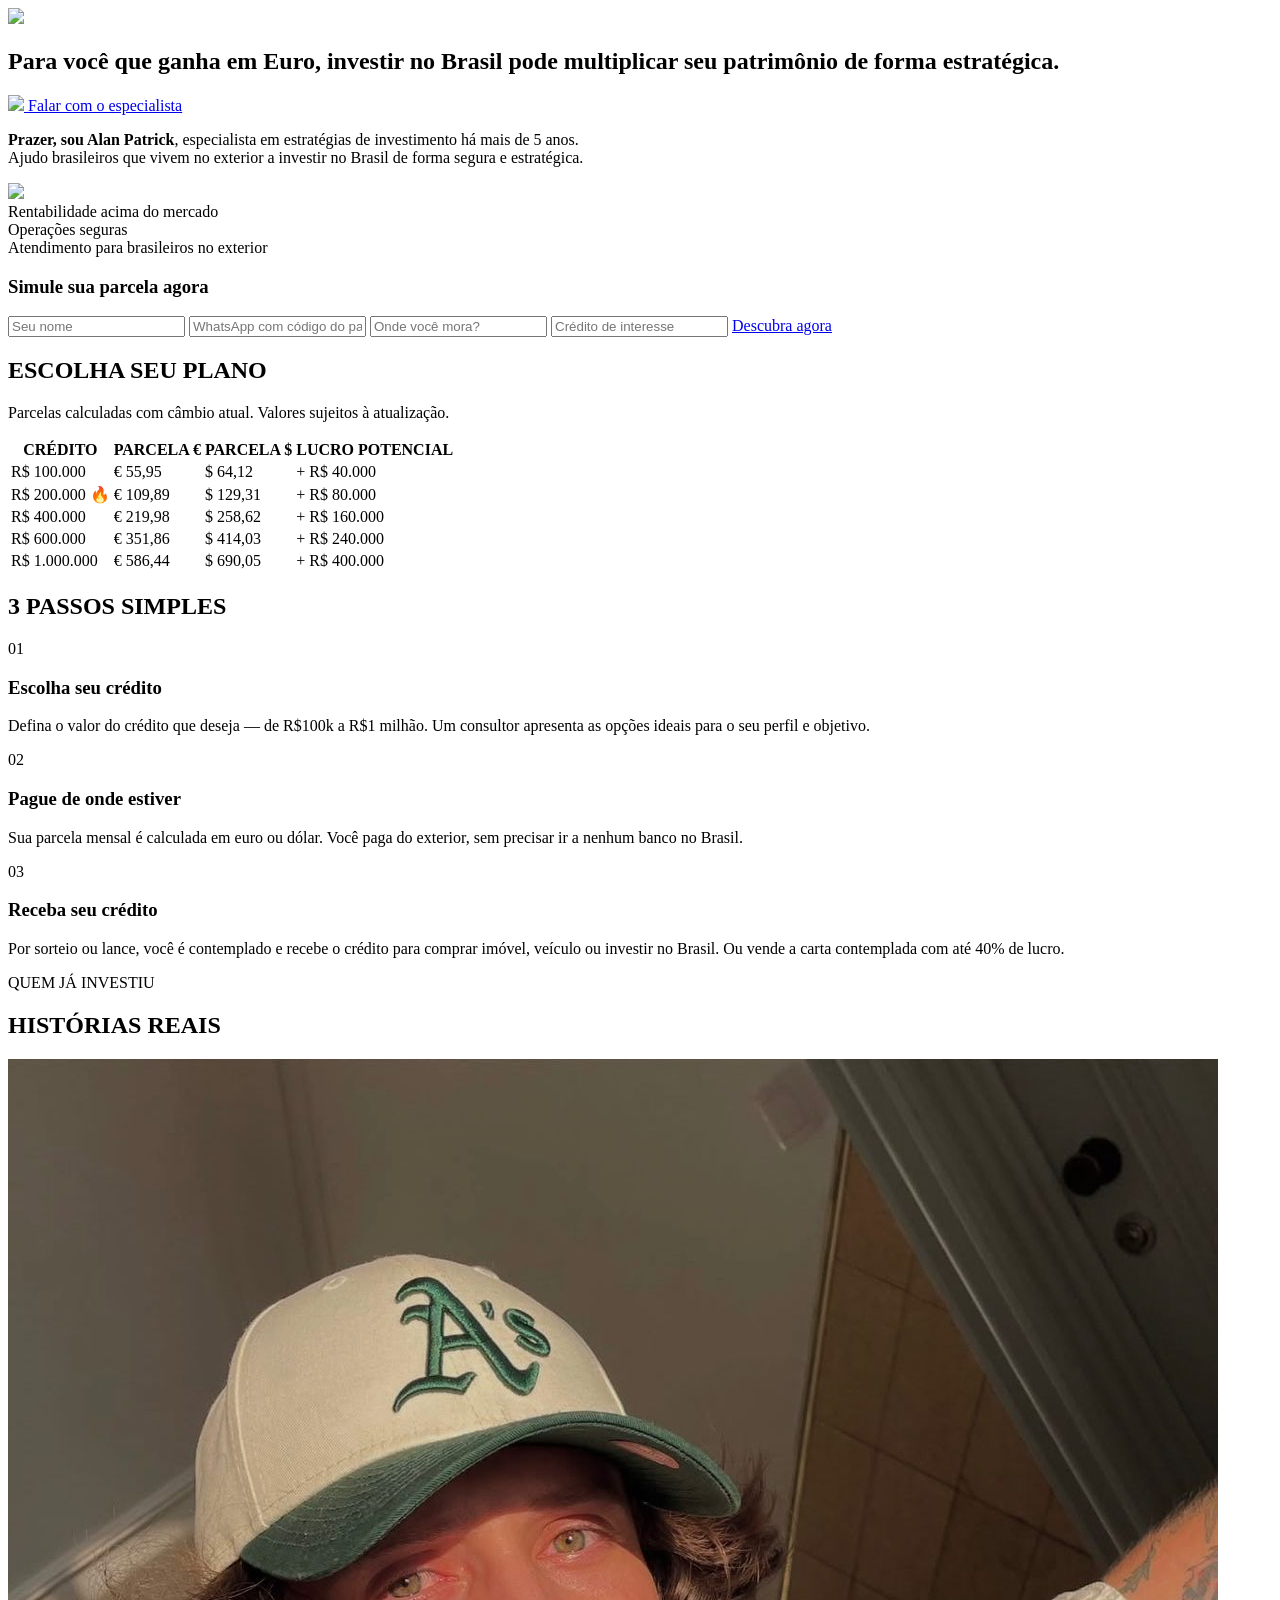
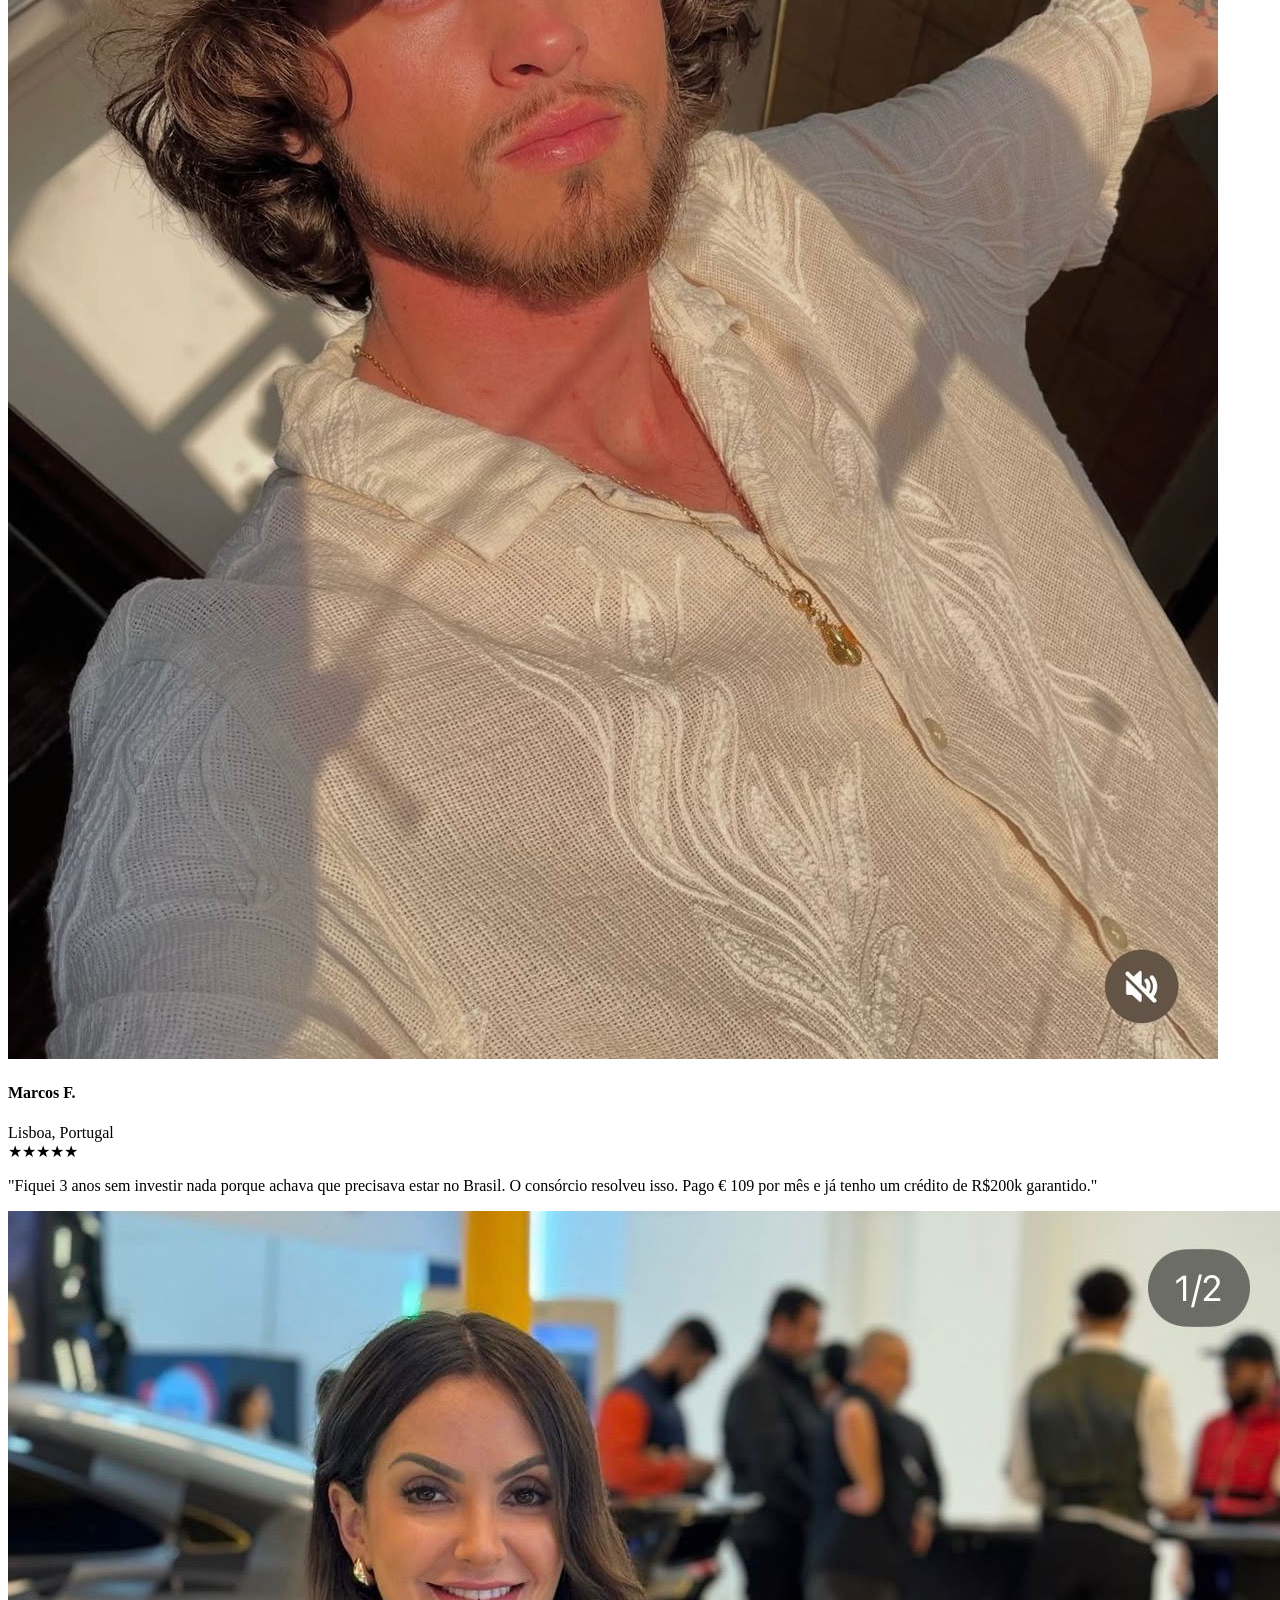
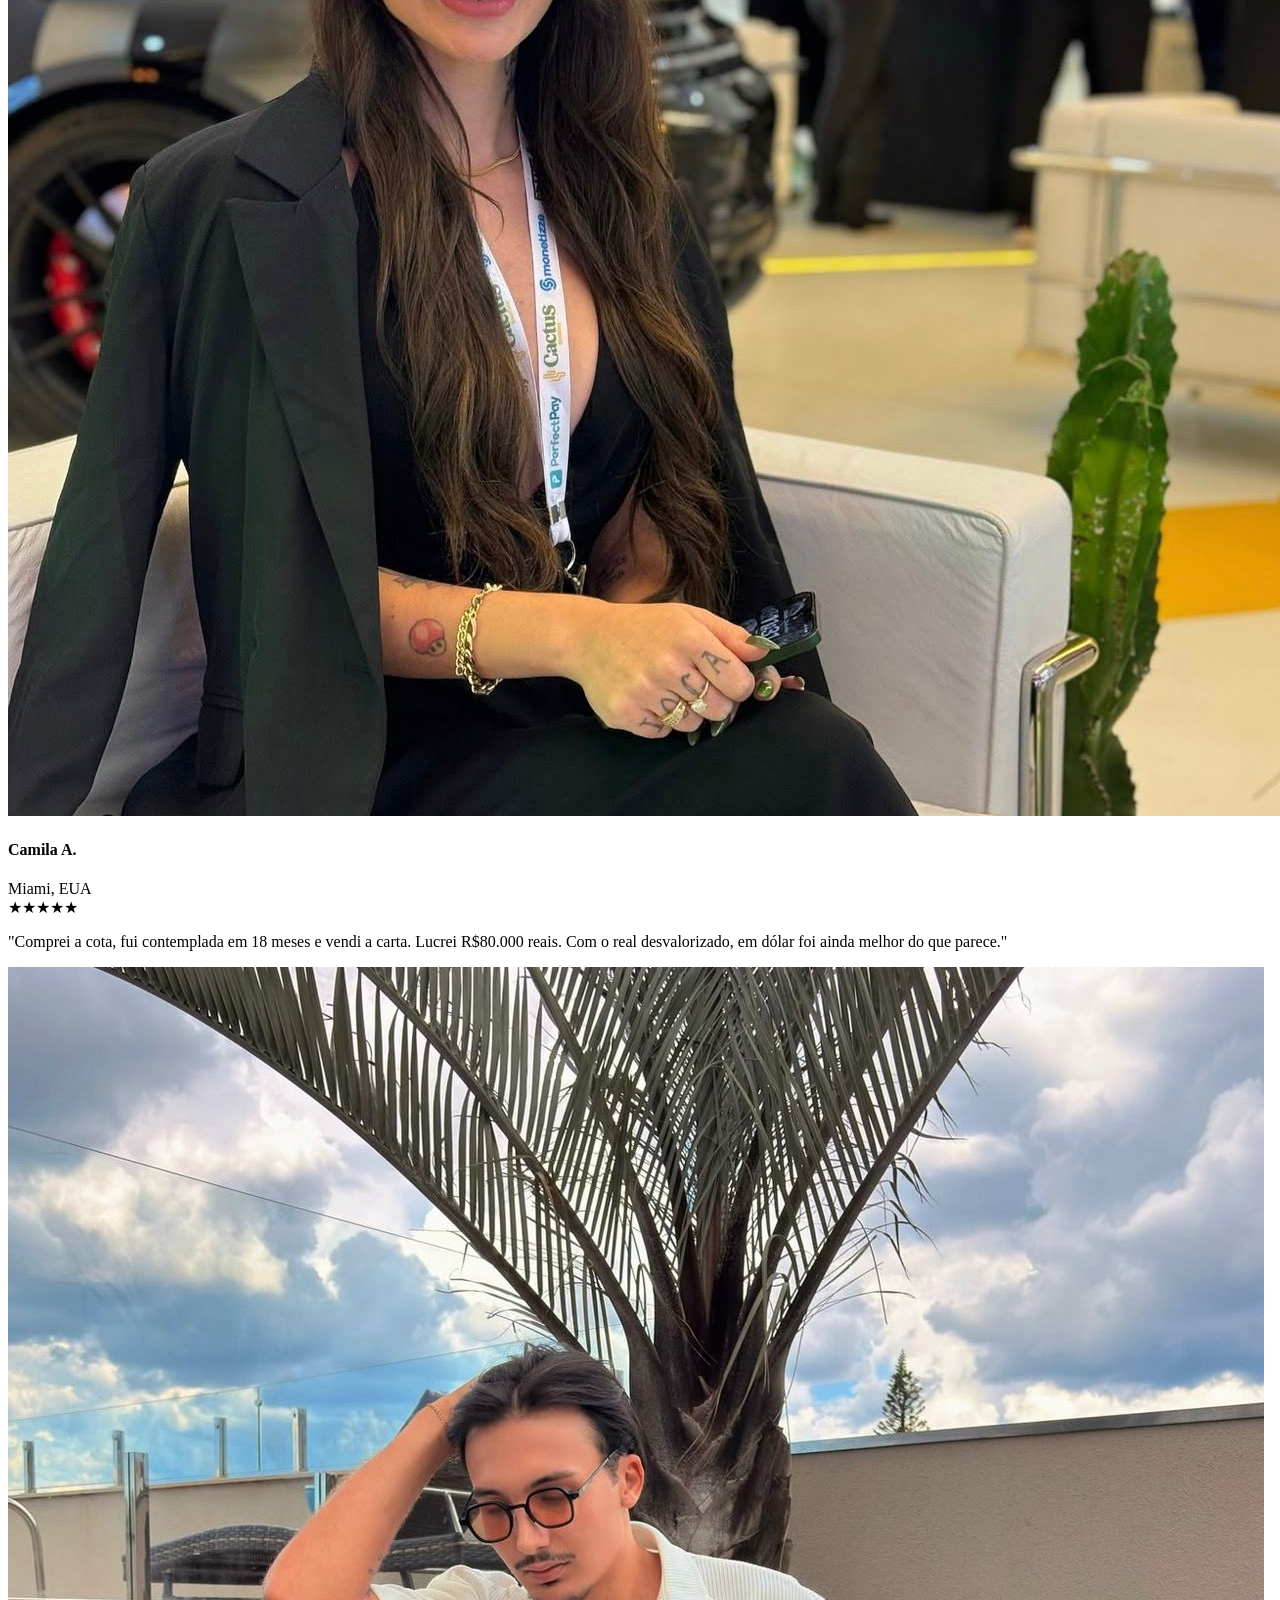
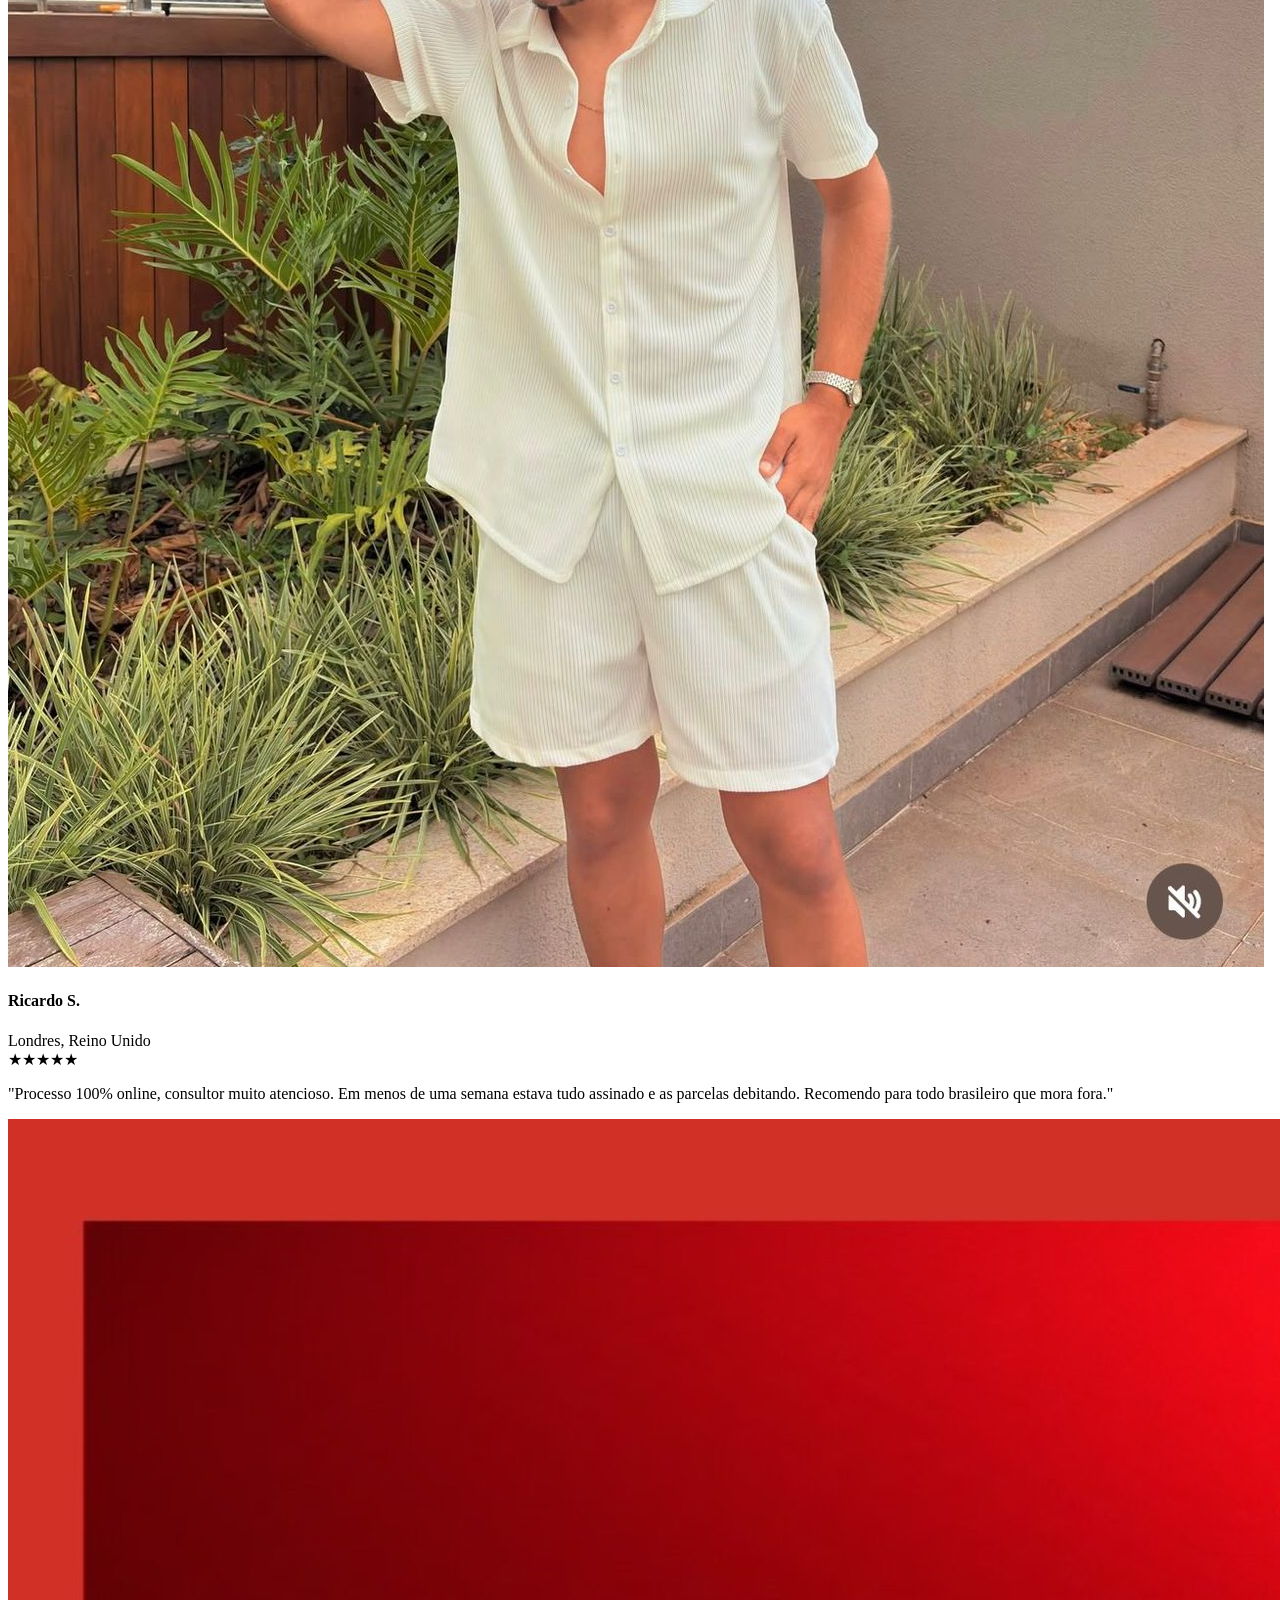
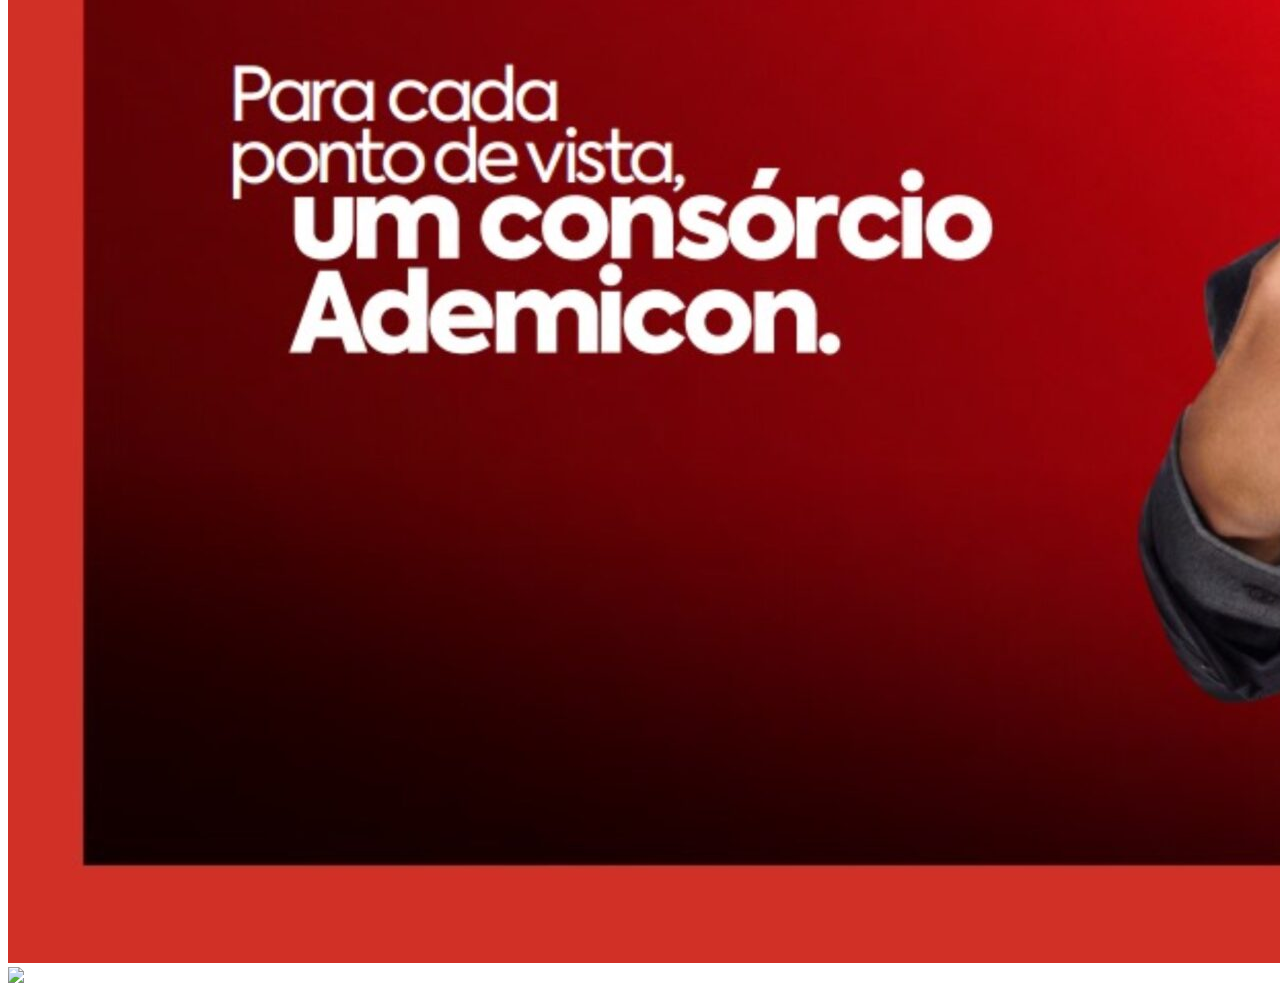
==== commit e85462b1: "Add files via upload" ====
--- a/index.html
+++ b/index.html
@@ -63,7 +63,6 @@
 <!-- FORM -->
 <section class="form-section">
   <div class="container">
-
     <div class="form-box">
       <h3>Simule sua parcela agora</h3>
 
@@ -74,7 +73,6 @@
 
       <a href="#" class="btn-form">Descubra agora</a>
     </div>
-
   </div>
 </section>
 
@@ -143,7 +141,7 @@
       <span>01</span>
       <div>
         <h3>Escolha seu crédito</h3>
-        <p>Defina o valor do crédito que deseja — de R$100k a R$1 milhão.</p>
+        <p>Defina o valor do crédito que deseja — de R$100k a R$1 milhão. Um consultor apresenta as opções ideais para o seu perfil e objetivo.</p>
       </div>
     </div>
 
@@ -151,7 +149,7 @@
       <span>02</span>
       <div>
         <h3>Pague de onde estiver</h3>
-        <p>Sua parcela é em euro ou dólar, direto do exterior.</p>
+        <p>Sua parcela mensal é calculada em euro ou dólar. Você paga do exterior, sem precisar ir a nenhum banco no Brasil.</p>
       </div>
     </div>
 
@@ -159,7 +157,7 @@
       <span>03</span>
       <div>
         <h3>Receba seu crédito</h3>
-        <p>Invista no Brasil ou lucre com a carta contemplada.</p>
+        <p>Por sorteio ou lance, você é contemplado e recebe o crédito para comprar imóvel, veículo ou investir no Brasil. Ou vende a carta contemplada com até 40% de lucro.</p>
       </div>
     </div>
 
@@ -179,7 +177,7 @@
         <h4>Marcos F.</h4>
         <span>Lisboa, Portugal</span>
         <div class="stars">★★★★★</div>
-        <p>"Fiquei 3 anos sem investir. Hoje pago €109/mês e já tenho crédito aprovado."</p>
+        <p>"Fiquei 3 anos sem investir nada porque achava que precisava estar no Brasil. O consórcio resolveu isso. Pago € 109 por mês e já tenho um crédito de R$200k garantido."</p>
       </div>
     </div>
 
@@ -189,7 +187,7 @@
         <h4>Camila A.</h4>
         <span>Miami, EUA</span>
         <div class="stars">★★★★★</div>
-        <p>"Comprei a cota e lucrei R$80.000. Com o dólar alto, ficou ainda melhor."</p>
+        <p>"Comprei a cota, fui contemplada em 18 meses e vendi a carta. Lucrei R$80.000 reais. Com o real desvalorizado, em dólar foi ainda melhor do que parece."</p>
       </div>
     </div>
 
@@ -199,7 +197,7 @@
         <h4>Ricardo S.</h4>
         <span>Londres, Reino Unido</span>
         <div class="stars">★★★★★</div>
-        <p>"Processo 100% online. Em menos de uma semana estava tudo ativo."</p>
+        <p>"Processo 100% online, consultor muito atencioso. Em menos de uma semana estava tudo assinado e as parcelas debitando. Recomendo para todo brasileiro que mora fora."</p>
       </div>
     </div>
 
--- a/style.css
+++ b/style.css
@@ -1,326 +1,220 @@
-/* RESET */
-*{
-margin:0;
-padding:0;
-box-sizing:border-box;
-}
-
-body{
-font-family:Arial, sans-serif;
-background:#050505;
-color:#fff;
-}
-
-/* CONTAINER */
-.container{
-max-width:1200px;
-margin:0 auto;
-padding:0 20px;
-}
-
-/* FUNDO PADRÃO */
-section{
-position:relative;
-}
-
-section::before{
-content:"";
-position:absolute;
-width:100%;
-height:100%;
-background: radial-gradient(circle, rgba(255,255,255,0.03) 1px, transparent 1px);
-background-size:3px 3px;
-opacity:0.2;
-pointer-events:none;
-}
-
-/* HERO */
-.hero{
-display:flex;
-align-items:center;
-padding:80px 0;
-background:#f5f5f5;
-color:#000;
-position:relative;
-}
-
-.hero .container{
-display:flex;
-align-items:center;
-}
-
-.logo{
-position:absolute;
-top:20px;
-left:20px;
-width:120px;
-opacity:0.15;
-}
-
-.hero-left{
-width:50%;
-}
-
-.hero h1{
-color:#ff2a2a;
-font-size:46px;
-line-height:1.2;
-margin-bottom:20px;
-}
-
-.btn-whatsapp{
-display:inline-flex;
-align-items:center;
-gap:10px;
-background:#ff2a2a;
-color:#fff;
-padding:14px 28px;
-border-radius:30px;
-text-decoration:none;
-margin-top:20px;
-}
-
-.btn-whatsapp img{
-width:20px;
-}
-
-.apresentacao{
-margin-top:20px;
-color:#555;
-max-width:500px;
-}
-
-.hero-right{
-width:50%;
-position:relative;
-}
-
-.hero-right img{
-width:100%;
-}
-
-.hero-right::before{
-content:"";
-position:absolute;
-left:0;
-top:0;
-width:200px;
-height:100%;
-background:linear-gradient(to right,#f5f5f5,transparent);
-}
-
-/* BARRA */
-.barra-beneficios{
-background:red;
-padding:12px 0;
-}
-
-.barra-beneficios .container{
-display:flex;
-justify-content:space-between;
-color:#fff;
-}
-
-.item{
-display:flex;
-align-items:center;
-gap:8px;
-}
-
-.bolinha{
-width:8px;
-height:8px;
-background:lime;
-border-radius:50%;
-}
-
-/* FORM */
-.form-section{
-padding:80px 0;
-background: radial-gradient(circle at top, #0f0f0f 0%, #050505 100%);
-}
-
-.form-box{
-background:#111;
-padding:30px;
-border-radius:10px;
-width:350px;
-margin:0 auto;
-text-align:center;
-}
-
-.form-box input{
-width:100%;
-margin:10px 0;
-padding:12px;
-border:none;
-}
-
-.btn-form{
-background:red;
-color:#fff;
-padding:12px;
-display:block;
-margin-top:10px;
-}
-
-/* TABELA */
-.tabela{
-padding:80px 0;
-text-align:center;
-background: radial-gradient(circle at top, #0f0f0f 0%, #050505 100%);
-}
-
-.tabela h2{
-margin-bottom:10px;
-}
-
-.tabela p{
-margin-bottom:30px;
-color:#aaa;
-}
-
-table{
-margin:0 auto;
-border-collapse:collapse;
-}
-
-th{
-background:red;
-padding:12px 20px;
-}
-
-td{
-padding:10px 20px;
-text-align:center;
-}
-
-.lucro{
-color:lime;
-}
-
-/* PASSOS (CORRIGIDO CENTRAL) */
-.passos{
-padding:100px 0;
-background: radial-gradient(circle at top, #0f0f0f 0%, #050505 100%);
-}
-
-.passos .container{
-max-width:900px;
-margin:0 auto;
-}
-
-.passos h2{
-text-align:center;
-margin-bottom:60px;
-font-size:32px;
-}
-
-.passo{
-display:flex;
-align-items:flex-start;
-gap:20px;
-margin-bottom:40px;
-padding-bottom:20px;
-border-bottom:1px solid #222;
-}
-
-.passo span{
-color:red;
-font-size:28px;
-min-width:40px;
-}
-
-.passo h3{
-color:#fff;
-margin-bottom:5px;
-}
-
-.passo p{
-color:#bbb;
-max-width:600px;
-}
-
-/* DEPOIMENTOS (CORRIGIDO CENTRAL) */
-.depoimentos{
-padding:120px 0;
-background: radial-gradient(circle at top, #0f0f0f 0%, #050505 100%);
-}
-
-.depoimentos .container{
-max-width:900px;
-margin:0 auto;
-}
-
-.subtitulo{
-color:#ff2a2a;
-font-size:12px;
-letter-spacing:3px;
-margin-bottom:10px;
-text-transform:uppercase;
-}
-
-.depoimentos h2{
-font-size:56px;
-margin-bottom:40px;
-}
-
-.card{
-background:#161616;
-border:1px solid #222;
-border-radius:15px;
-padding:25px;
-margin-bottom:25px;
-display:flex;
-gap:15px;
-}
-
-.card img{
-width:60px;
-height:60px;
-border-radius:50%;
-}
-
-.card h4{
-color:#fff;
-}
-
-.card span{
-color:#aaa;
-font-size:13px;
-display:block;
-margin-bottom:5px;
-}
-
-.stars{
-color:#f5a623;
-margin-bottom:10px;
-}
-
-.card p{
-color:#bbb;
-}
-
-/* BANNER */
-.banner img{
-width:100%;
-}
-
-/* WHATSAPP FLOAT */
-.whatsapp-float{
-position:fixed;
-bottom:20px;
-right:20px;
-background:#25d366;
-width:60px;
-height:60px;
-border-radius:50%;
-display:flex;
-align-items:center;
-justify-content:center;
-box-shadow:0 0 15px rgba(0,0,0,0.5);
-}
-
-.whatsapp-float img{
-width:30px;
-}+<!DOCTYPE html>
+<html lang="pt-br">
+<head>
+<meta charset="UTF-8">
+<meta name="viewport" content="width=device-width, initial-scale=1.0">
+<title>Investimento no Brasil</title>
+<link rel="stylesheet" href="style.css">
+</head>
+
+<body>
+
+<!-- HERO -->
+<section class="hero">
+  <img src="img/logo.png" class="logo">
+
+  <div class="container">
+
+    <div class="hero-left">
+      <h1>
+        Para você que ganha em Euro, investir no Brasil pode multiplicar seu patrimônio de forma estratégica.
+      </h1>
+
+      <a href="#" class="btn-whatsapp">
+        <img src="https://cdn-icons-png.flaticon.com/512/733/733585.png">
+        Falar com o especialista
+      </a>
+
+      <p class="apresentacao">
+        <strong>Prazer, sou Alan Patrick</strong>, especialista em estratégias de investimento há mais de 5 anos.<br>
+        Ajudo brasileiros que vivem no exterior a investir no Brasil de forma segura e estratégica.
+      </p>
+    </div>
+
+    <div class="hero-right">
+      <img src="img/alan.png">
+    </div>
+
+  </div>
+</section>
+
+<!-- BARRA -->
+<section class="barra-beneficios">
+  <div class="container">
+
+    <div class="item">
+      <span class="bolinha"></span>
+      Rentabilidade acima do mercado
+    </div>
+
+    <div class="item">
+      <span class="bolinha"></span>
+      Operações seguras
+    </div>
+
+    <div class="item">
+      <span class="bolinha"></span>
+      Atendimento para brasileiros no exterior
+    </div>
+
+  </div>
+</section>
+
+<!-- FORM -->
+<section class="form-section">
+  <div class="container">
+
+    <div class="form-box">
+      <h3>Simule sua parcela agora</h3>
+
+      <input type="text" placeholder="Seu nome">
+      <input type="text" placeholder="WhatsApp com código do país">
+      <input type="text" placeholder="Onde você mora?">
+      <input type="text" placeholder="Crédito de interesse">
+
+      <a href="#" class="btn-form">Descubra agora</a>
+    </div>
+
+  </div>
+</section>
+
+<!-- TABELA -->
+<section class="tabela">
+  <div class="container">
+
+    <h2>ESCOLHA SEU PLANO</h2>
+    <p>Parcelas calculadas com câmbio atual. Valores sujeitos à atualização.</p>
+
+    <table>
+      <tr>
+        <th>CRÉDITO</th>
+        <th>PARCELA €</th>
+        <th>PARCELA $</th>
+        <th>LUCRO POTENCIAL</th>
+      </tr>
+
+      <tr>
+        <td>R$ 100.000</td>
+        <td>€ 55,95</td>
+        <td>$ 64,12</td>
+        <td class="lucro">+ R$ 40.000</td>
+      </tr>
+
+      <tr>
+        <td>R$ 200.000 🔥</td>
+        <td>€ 109,89</td>
+        <td>$ 129,31</td>
+        <td class="lucro">+ R$ 80.000</td>
+      </tr>
+
+      <tr>
+        <td>R$ 400.000</td>
+        <td>€ 219,98</td>
+        <td>$ 258,62</td>
+        <td class="lucro">+ R$ 160.000</td>
+      </tr>
+
+      <tr>
+        <td>R$ 600.000</td>
+        <td>€ 351,86</td>
+        <td>$ 414,03</td>
+        <td class="lucro">+ R$ 240.000</td>
+      </tr>
+
+      <tr>
+        <td>R$ 1.000.000</td>
+        <td>€ 586,44</td>
+        <td>$ 690,05</td>
+        <td class="lucro">+ R$ 400.000</td>
+      </tr>
+
+    </table>
+
+  </div>
+</section>
+
+<!-- PASSOS -->
+<section class="passos">
+  <div class="container">
+
+    <h2>3 PASSOS SIMPLES</h2>
+
+    <div class="passo">
+      <span>01</span>
+      <div>
+        <h3>Escolha seu crédito</h3>
+        <p>Defina o valor do crédito que deseja — de R$100k a R$1 milhão.</p>
+      </div>
+    </div>
+
+    <div class="passo">
+      <span>02</span>
+      <div>
+        <h3>Pague de onde estiver</h3>
+        <p>Sua parcela é em euro ou dólar, direto do exterior.</p>
+      </div>
+    </div>
+
+    <div class="passo">
+      <span>03</span>
+      <div>
+        <h3>Receba seu crédito</h3>
+        <p>Invista no Brasil ou lucre com a carta contemplada.</p>
+      </div>
+    </div>
+
+  </div>
+</section>
+
+<!-- DEPOIMENTOS -->
+<section class="depoimentos">
+  <div class="container">
+
+    <p class="subtitulo">QUEM JÁ INVESTIU</p>
+    <h2>HISTÓRIAS REAIS</h2>
+
+    <div class="card">
+      <img src="img/cliente1.jpg">
+      <div>
+        <h4>Marcos F.</h4>
+        <span>Lisboa, Portugal</span>
+        <div class="stars">★★★★★</div>
+        <p>"Fiquei 3 anos sem investir. Hoje pago €109/mês e já tenho crédito aprovado."</p>
+      </div>
+    </div>
+
+    <div class="card">
+      <img src="img/cliente2.jpg">
+      <div>
+        <h4>Camila A.</h4>
+        <span>Miami, EUA</span>
+        <div class="stars">★★★★★</div>
+        <p>"Comprei a cota e lucrei R$80.000. Com o dólar alto, ficou ainda melhor."</p>
+      </div>
+    </div>
+
+    <div class="card">
+      <img src="img/cliente3.jpg">
+      <div>
+        <h4>Ricardo S.</h4>
+        <span>Londres, Reino Unido</span>
+        <div class="stars">★★★★★</div>
+        <p>"Processo 100% online. Em menos de uma semana estava tudo ativo."</p>
+      </div>
+    </div>
+
+  </div>
+</section>
+
+<!-- BANNER -->
+<section class="banner">
+  <img src="img/banner.jpg">
+</section>
+
+<!-- WHATSAPP FLOAT -->
+<a href="#" class="whatsapp-float">
+  <img src="https://cdn-icons-png.flaticon.com/512/733/733585.png">
+</a>
+
+</body>
+</html>
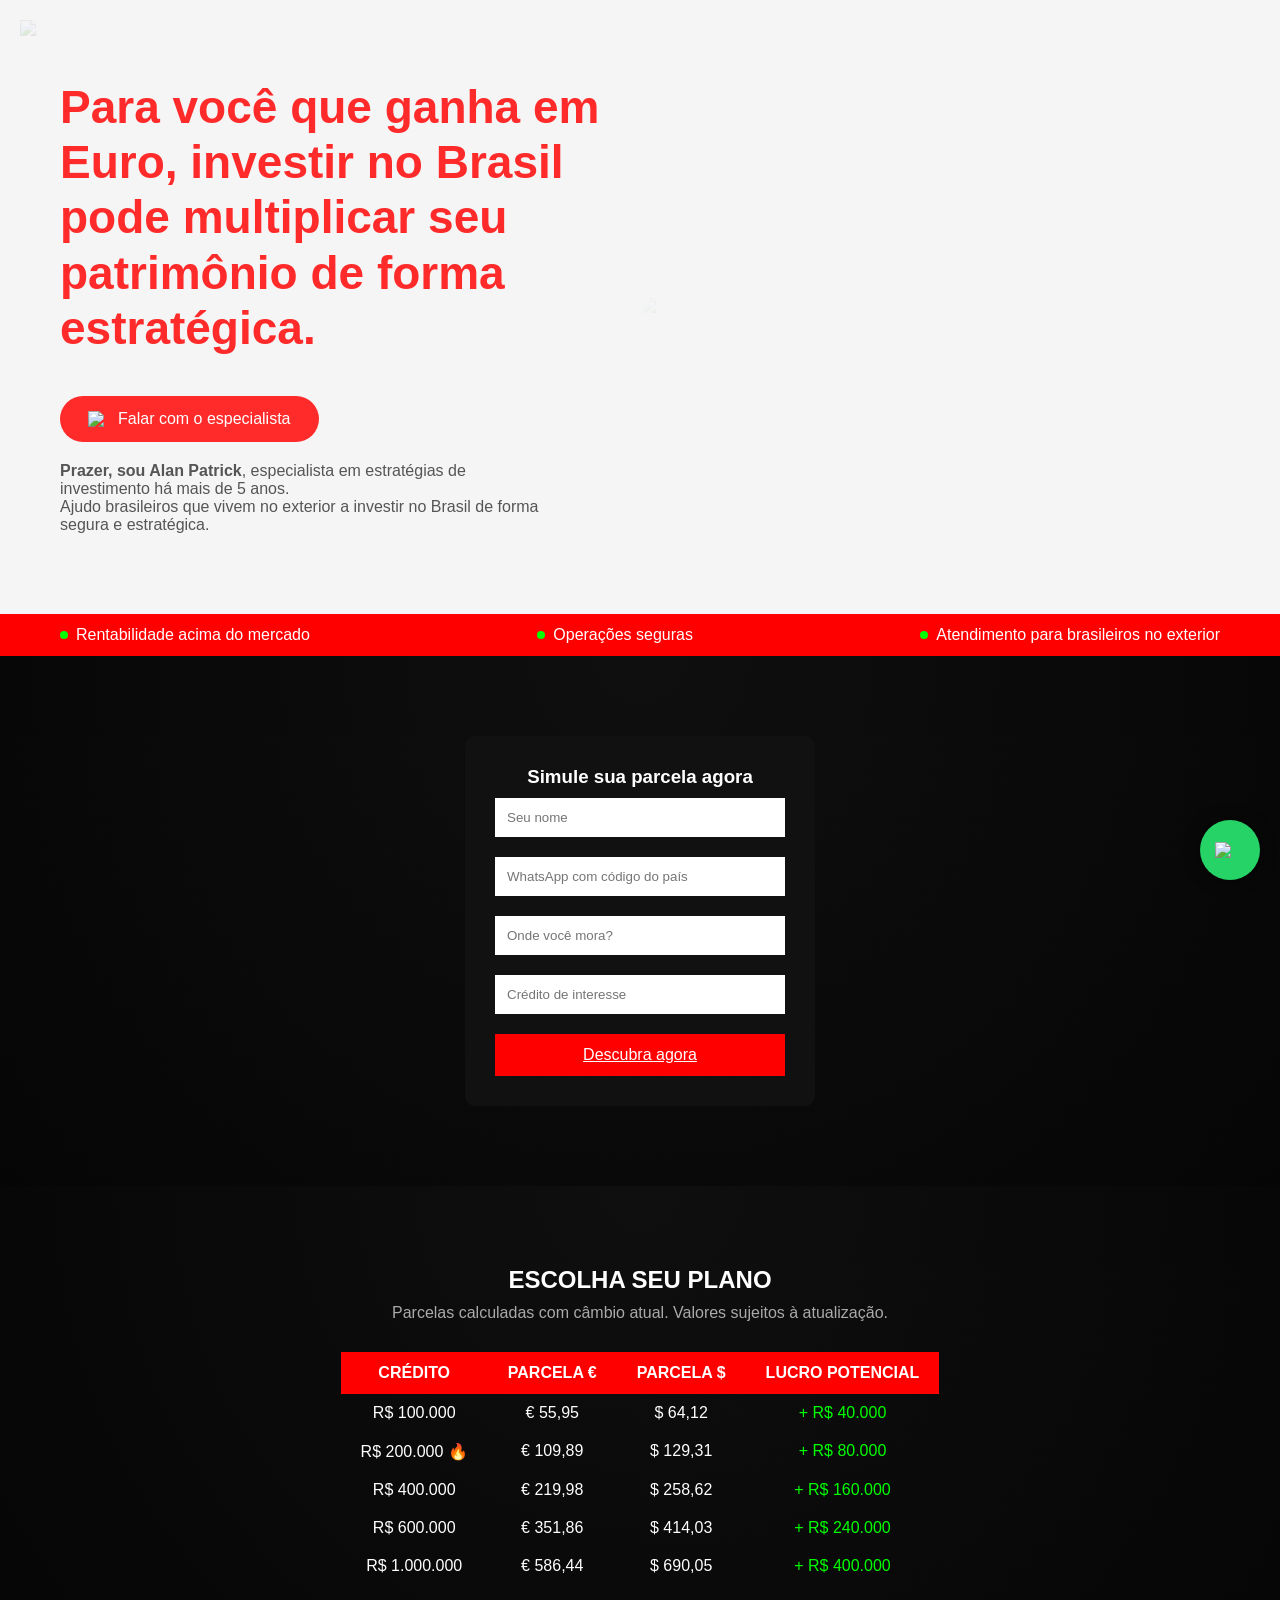
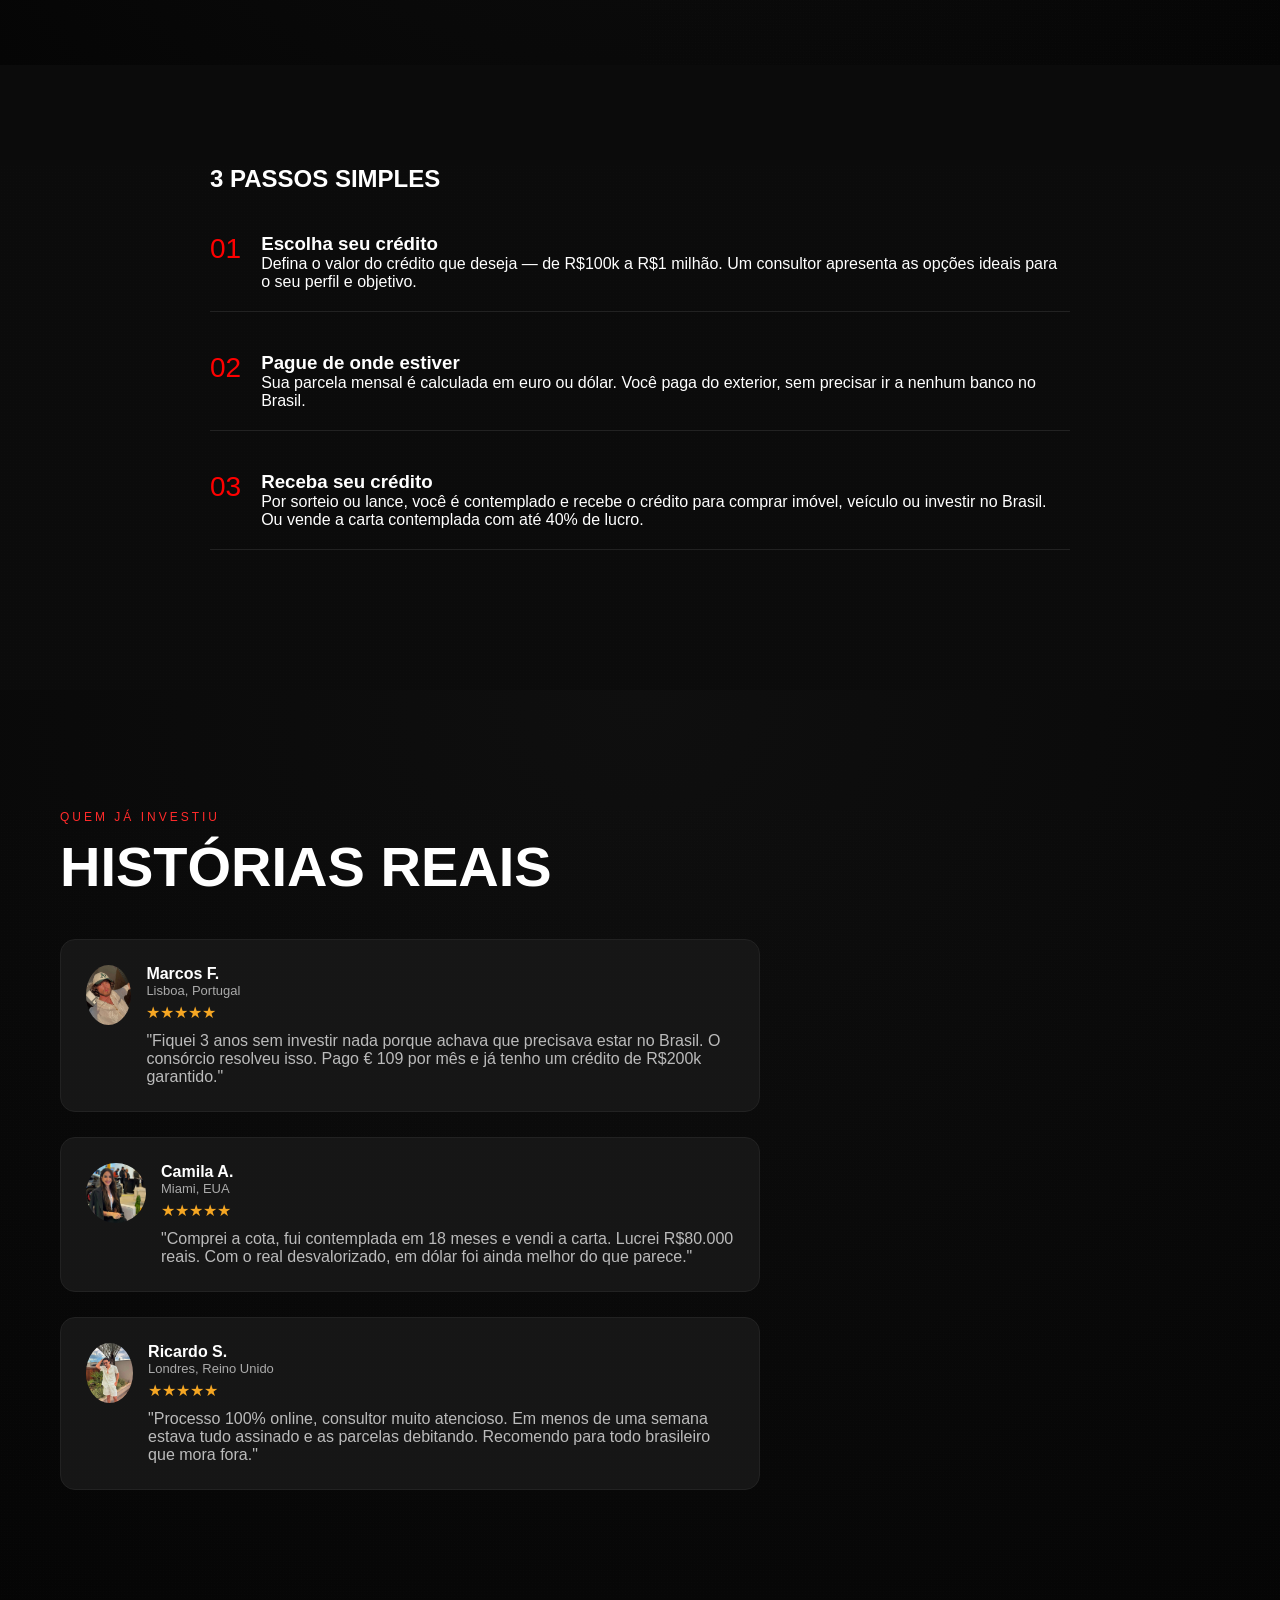
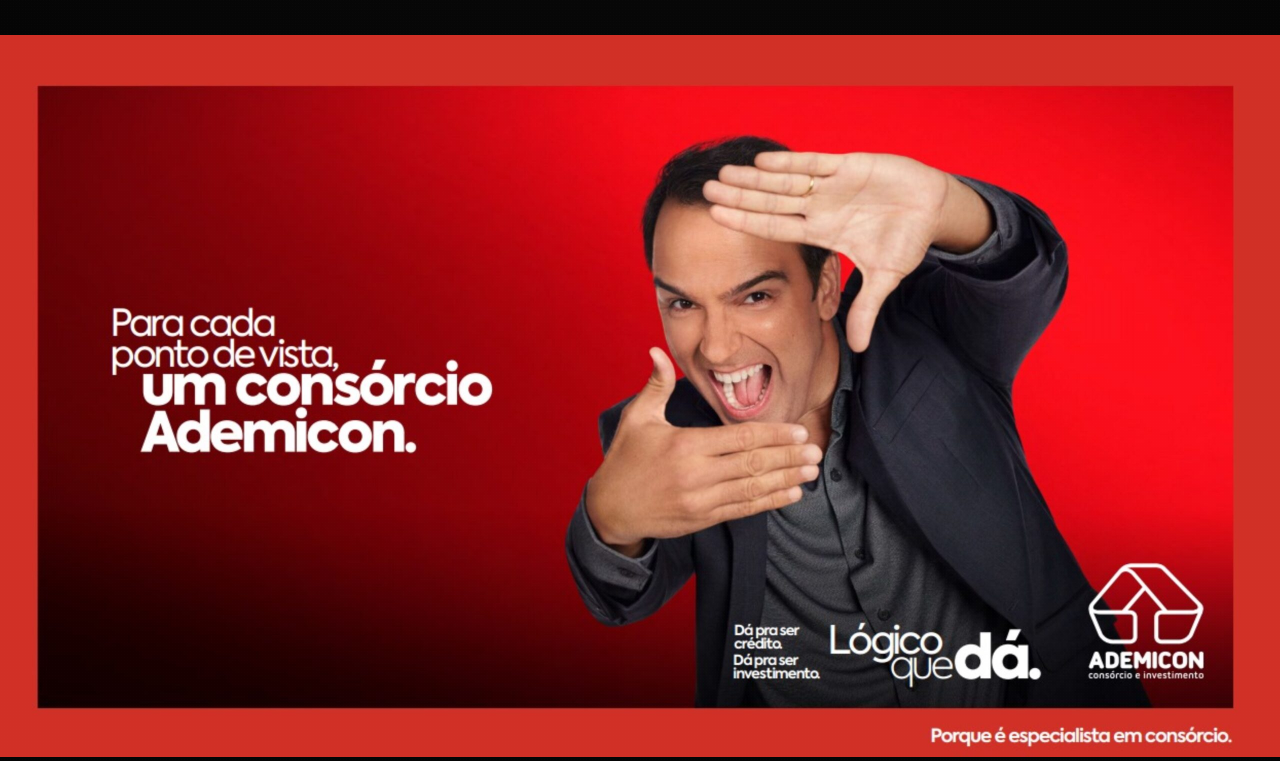
==== commit 10f645a8: "Add files via upload" ====
--- a/index.html
+++ b/index.html
@@ -63,6 +63,7 @@
 <!-- FORM -->
 <section class="form-section">
   <div class="container">
+
     <div class="form-box">
       <h3>Simule sua parcela agora</h3>
 
@@ -73,6 +74,7 @@
 
       <a href="#" class="btn-form">Descubra agora</a>
     </div>
+
   </div>
 </section>
 
@@ -209,7 +211,7 @@
   <img src="img/banner.jpg">
 </section>
 
-<!-- WHATSAPP FLOAT -->
+<!-- WHATS FLOAT -->
 <a href="#" class="whatsapp-float">
   <img src="https://cdn-icons-png.flaticon.com/512/733/733585.png">
 </a>
--- a/style.css
+++ b/style.css
@@ -1,220 +1,307 @@
-<!DOCTYPE html>
-<html lang="pt-br">
-<head>
-<meta charset="UTF-8">
-<meta name="viewport" content="width=device-width, initial-scale=1.0">
-<title>Investimento no Brasil</title>
-<link rel="stylesheet" href="style.css">
-</head>
-
-<body>
-
-<!-- HERO -->
-<section class="hero">
-  <img src="img/logo.png" class="logo">
-
-  <div class="container">
-
-    <div class="hero-left">
-      <h1>
-        Para você que ganha em Euro, investir no Brasil pode multiplicar seu patrimônio de forma estratégica.
-      </h1>
-
-      <a href="#" class="btn-whatsapp">
-        <img src="https://cdn-icons-png.flaticon.com/512/733/733585.png">
-        Falar com o especialista
-      </a>
-
-      <p class="apresentacao">
-        <strong>Prazer, sou Alan Patrick</strong>, especialista em estratégias de investimento há mais de 5 anos.<br>
-        Ajudo brasileiros que vivem no exterior a investir no Brasil de forma segura e estratégica.
-      </p>
-    </div>
-
-    <div class="hero-right">
-      <img src="img/alan.png">
-    </div>
-
-  </div>
-</section>
-
-<!-- BARRA -->
-<section class="barra-beneficios">
-  <div class="container">
-
-    <div class="item">
-      <span class="bolinha"></span>
-      Rentabilidade acima do mercado
-    </div>
-
-    <div class="item">
-      <span class="bolinha"></span>
-      Operações seguras
-    </div>
-
-    <div class="item">
-      <span class="bolinha"></span>
-      Atendimento para brasileiros no exterior
-    </div>
-
-  </div>
-</section>
-
-<!-- FORM -->
-<section class="form-section">
-  <div class="container">
-
-    <div class="form-box">
-      <h3>Simule sua parcela agora</h3>
-
-      <input type="text" placeholder="Seu nome">
-      <input type="text" placeholder="WhatsApp com código do país">
-      <input type="text" placeholder="Onde você mora?">
-      <input type="text" placeholder="Crédito de interesse">
-
-      <a href="#" class="btn-form">Descubra agora</a>
-    </div>
-
-  </div>
-</section>
-
-<!-- TABELA -->
-<section class="tabela">
-  <div class="container">
-
-    <h2>ESCOLHA SEU PLANO</h2>
-    <p>Parcelas calculadas com câmbio atual. Valores sujeitos à atualização.</p>
-
-    <table>
-      <tr>
-        <th>CRÉDITO</th>
-        <th>PARCELA €</th>
-        <th>PARCELA $</th>
-        <th>LUCRO POTENCIAL</th>
-      </tr>
-
-      <tr>
-        <td>R$ 100.000</td>
-        <td>€ 55,95</td>
-        <td>$ 64,12</td>
-        <td class="lucro">+ R$ 40.000</td>
-      </tr>
-
-      <tr>
-        <td>R$ 200.000 🔥</td>
-        <td>€ 109,89</td>
-        <td>$ 129,31</td>
-        <td class="lucro">+ R$ 80.000</td>
-      </tr>
-
-      <tr>
-        <td>R$ 400.000</td>
-        <td>€ 219,98</td>
-        <td>$ 258,62</td>
-        <td class="lucro">+ R$ 160.000</td>
-      </tr>
-
-      <tr>
-        <td>R$ 600.000</td>
-        <td>€ 351,86</td>
-        <td>$ 414,03</td>
-        <td class="lucro">+ R$ 240.000</td>
-      </tr>
-
-      <tr>
-        <td>R$ 1.000.000</td>
-        <td>€ 586,44</td>
-        <td>$ 690,05</td>
-        <td class="lucro">+ R$ 400.000</td>
-      </tr>
-
-    </table>
-
-  </div>
-</section>
-
-<!-- PASSOS -->
-<section class="passos">
-  <div class="container">
-
-    <h2>3 PASSOS SIMPLES</h2>
-
-    <div class="passo">
-      <span>01</span>
-      <div>
-        <h3>Escolha seu crédito</h3>
-        <p>Defina o valor do crédito que deseja — de R$100k a R$1 milhão.</p>
-      </div>
-    </div>
-
-    <div class="passo">
-      <span>02</span>
-      <div>
-        <h3>Pague de onde estiver</h3>
-        <p>Sua parcela é em euro ou dólar, direto do exterior.</p>
-      </div>
-    </div>
-
-    <div class="passo">
-      <span>03</span>
-      <div>
-        <h3>Receba seu crédito</h3>
-        <p>Invista no Brasil ou lucre com a carta contemplada.</p>
-      </div>
-    </div>
-
-  </div>
-</section>
-
-<!-- DEPOIMENTOS -->
-<section class="depoimentos">
-  <div class="container">
-
-    <p class="subtitulo">QUEM JÁ INVESTIU</p>
-    <h2>HISTÓRIAS REAIS</h2>
-
-    <div class="card">
-      <img src="img/cliente1.jpg">
-      <div>
-        <h4>Marcos F.</h4>
-        <span>Lisboa, Portugal</span>
-        <div class="stars">★★★★★</div>
-        <p>"Fiquei 3 anos sem investir. Hoje pago €109/mês e já tenho crédito aprovado."</p>
-      </div>
-    </div>
-
-    <div class="card">
-      <img src="img/cliente2.jpg">
-      <div>
-        <h4>Camila A.</h4>
-        <span>Miami, EUA</span>
-        <div class="stars">★★★★★</div>
-        <p>"Comprei a cota e lucrei R$80.000. Com o dólar alto, ficou ainda melhor."</p>
-      </div>
-    </div>
-
-    <div class="card">
-      <img src="img/cliente3.jpg">
-      <div>
-        <h4>Ricardo S.</h4>
-        <span>Londres, Reino Unido</span>
-        <div class="stars">★★★★★</div>
-        <p>"Processo 100% online. Em menos de uma semana estava tudo ativo."</p>
-      </div>
-    </div>
-
-  </div>
-</section>
-
-<!-- BANNER -->
-<section class="banner">
-  <img src="img/banner.jpg">
-</section>
-
-<!-- WHATSAPP FLOAT -->
-<a href="#" class="whatsapp-float">
-  <img src="https://cdn-icons-png.flaticon.com/512/733/733585.png">
-</a>
-
-</body>
-</html>+/* RESET */
+*{
+margin:0;
+padding:0;
+box-sizing:border-box;
+}
+
+body{
+font-family:Arial, sans-serif;
+background:#050505;
+color:#fff;
+}
+
+/* CONTAINER GLOBAL */
+.container{
+max-width:1200px;
+margin:0 auto;
+padding:0 20px;
+}
+
+/* FUNDO PADRÃO ESTILO LOVABLE */
+section{
+position:relative;
+}
+
+section::before{
+content:"";
+position:absolute;
+width:100%;
+height:100%;
+background: radial-gradient(circle, rgba(255,255,255,0.03) 1px, transparent 1px);
+background-size:3px 3px;
+opacity:0.2;
+pointer-events:none;
+}
+
+/* HERO */
+.hero{
+display:flex;
+align-items:center;
+padding:80px 0;
+background:#f5f5f5;
+color:#000;
+position:relative;
+}
+
+.hero .container{
+display:flex;
+align-items:center;
+}
+
+.logo{
+position:absolute;
+top:20px;
+left:20px;
+width:120px;
+opacity:0.15;
+}
+
+.hero-left{
+width:50%;
+}
+
+.hero h1{
+color:#ff2a2a;
+font-size:46px;
+line-height:1.2;
+margin-bottom:20px;
+}
+
+.btn-whatsapp{
+display:inline-flex;
+align-items:center;
+gap:10px;
+background:#ff2a2a;
+color:#fff;
+padding:14px 28px;
+border-radius:30px;
+text-decoration:none;
+margin-top:20px;
+}
+
+.btn-whatsapp img{
+width:20px;
+}
+
+.apresentacao{
+margin-top:20px;
+color:#555;
+max-width:500px;
+}
+
+.hero-right{
+width:50%;
+position:relative;
+}
+
+.hero-right img{
+width:100%;
+}
+
+.hero-right::before{
+content:"";
+position:absolute;
+left:0;
+top:0;
+width:200px;
+height:100%;
+background:linear-gradient(to right,#f5f5f5,transparent);
+}
+
+/* BARRA */
+.barra-beneficios{
+background:red;
+padding:12px 0;
+}
+
+.barra-beneficios .container{
+display:flex;
+justify-content:space-between;
+color:#fff;
+}
+
+.item{
+display:flex;
+align-items:center;
+gap:8px;
+}
+
+.bolinha{
+width:8px;
+height:8px;
+background:lime;
+border-radius:50%;
+}
+
+/* FORM */
+.form-section{
+padding:80px 0;
+background: radial-gradient(circle at top, #0f0f0f 0%, #050505 100%);
+}
+
+.form-box{
+background:#111;
+padding:30px;
+border-radius:10px;
+width:350px;
+margin:0 auto;
+text-align:center;
+}
+
+.form-box input{
+width:100%;
+margin:10px 0;
+padding:12px;
+border:none;
+}
+
+.btn-form{
+background:red;
+color:#fff;
+padding:12px;
+display:block;
+margin-top:10px;
+}
+
+/* TABELA */
+.tabela{
+padding:80px 0;
+text-align:center;
+background: radial-gradient(circle at top, #0f0f0f 0%, #050505 100%);
+}
+
+.tabela h2{
+margin-bottom:10px;
+}
+
+.tabela p{
+margin-bottom:30px;
+color:#aaa;
+}
+
+table{
+margin:0 auto;
+border-collapse:collapse;
+}
+
+th{
+background:red;
+padding:12px 20px;
+}
+
+td{
+padding:10px 20px;
+text-align:center;
+}
+
+.lucro{
+color:lime;
+}
+
+/* PASSOS */
+.passos{
+padding:100px 0;
+background:#0b0b0b;
+}
+
+.passos .container{
+max-width:900px;
+}
+
+.passos h2{
+margin-bottom:40px;
+}
+
+.passo{
+display:flex;
+margin-bottom:40px;
+border-bottom:1px solid #222;
+padding-bottom:20px;
+}
+
+.passo span{
+color:red;
+font-size:28px;
+margin-right:20px;
+}
+
+/* DEPOIMENTOS */
+.depoimentos{
+padding:120px 0;
+background: radial-gradient(circle at top, #0f0f0f 0%, #050505 100%);
+}
+
+.subtitulo{
+color:#ff2a2a;
+font-size:12px;
+letter-spacing:3px;
+margin-bottom:10px;
+text-transform:uppercase;
+}
+
+.depoimentos h2{
+font-size:56px;
+margin-bottom:40px;
+}
+
+.card{
+background:#161616;
+border:1px solid #222;
+border-radius:15px;
+padding:25px;
+margin-bottom:25px;
+display:flex;
+gap:15px;
+max-width:700px;
+}
+
+.card img{
+width:60px;
+height:60px;
+border-radius:50%;
+}
+
+.card h4{
+color:#fff;
+}
+
+.card span{
+color:#aaa;
+font-size:13px;
+display:block;
+margin-bottom:5px;
+}
+
+.stars{
+color:#f5a623;
+margin-bottom:10px;
+}
+
+.card p{
+color:#bbb;
+}
+
+/* BANNER */
+.banner img{
+width:100%;
+}
+
+/* BOTÃO WHATS FLUTUANTE */
+.whatsapp-float{
+position:fixed;
+bottom:20px;
+right:20px;
+background:#25d366;
+width:60px;
+height:60px;
+border-radius:50%;
+display:flex;
+align-items:center;
+justify-content:center;
+box-shadow:0 0 15px rgba(0,0,0,0.5);
+}
+
+.whatsapp-float img{
+width:30px;
+}
